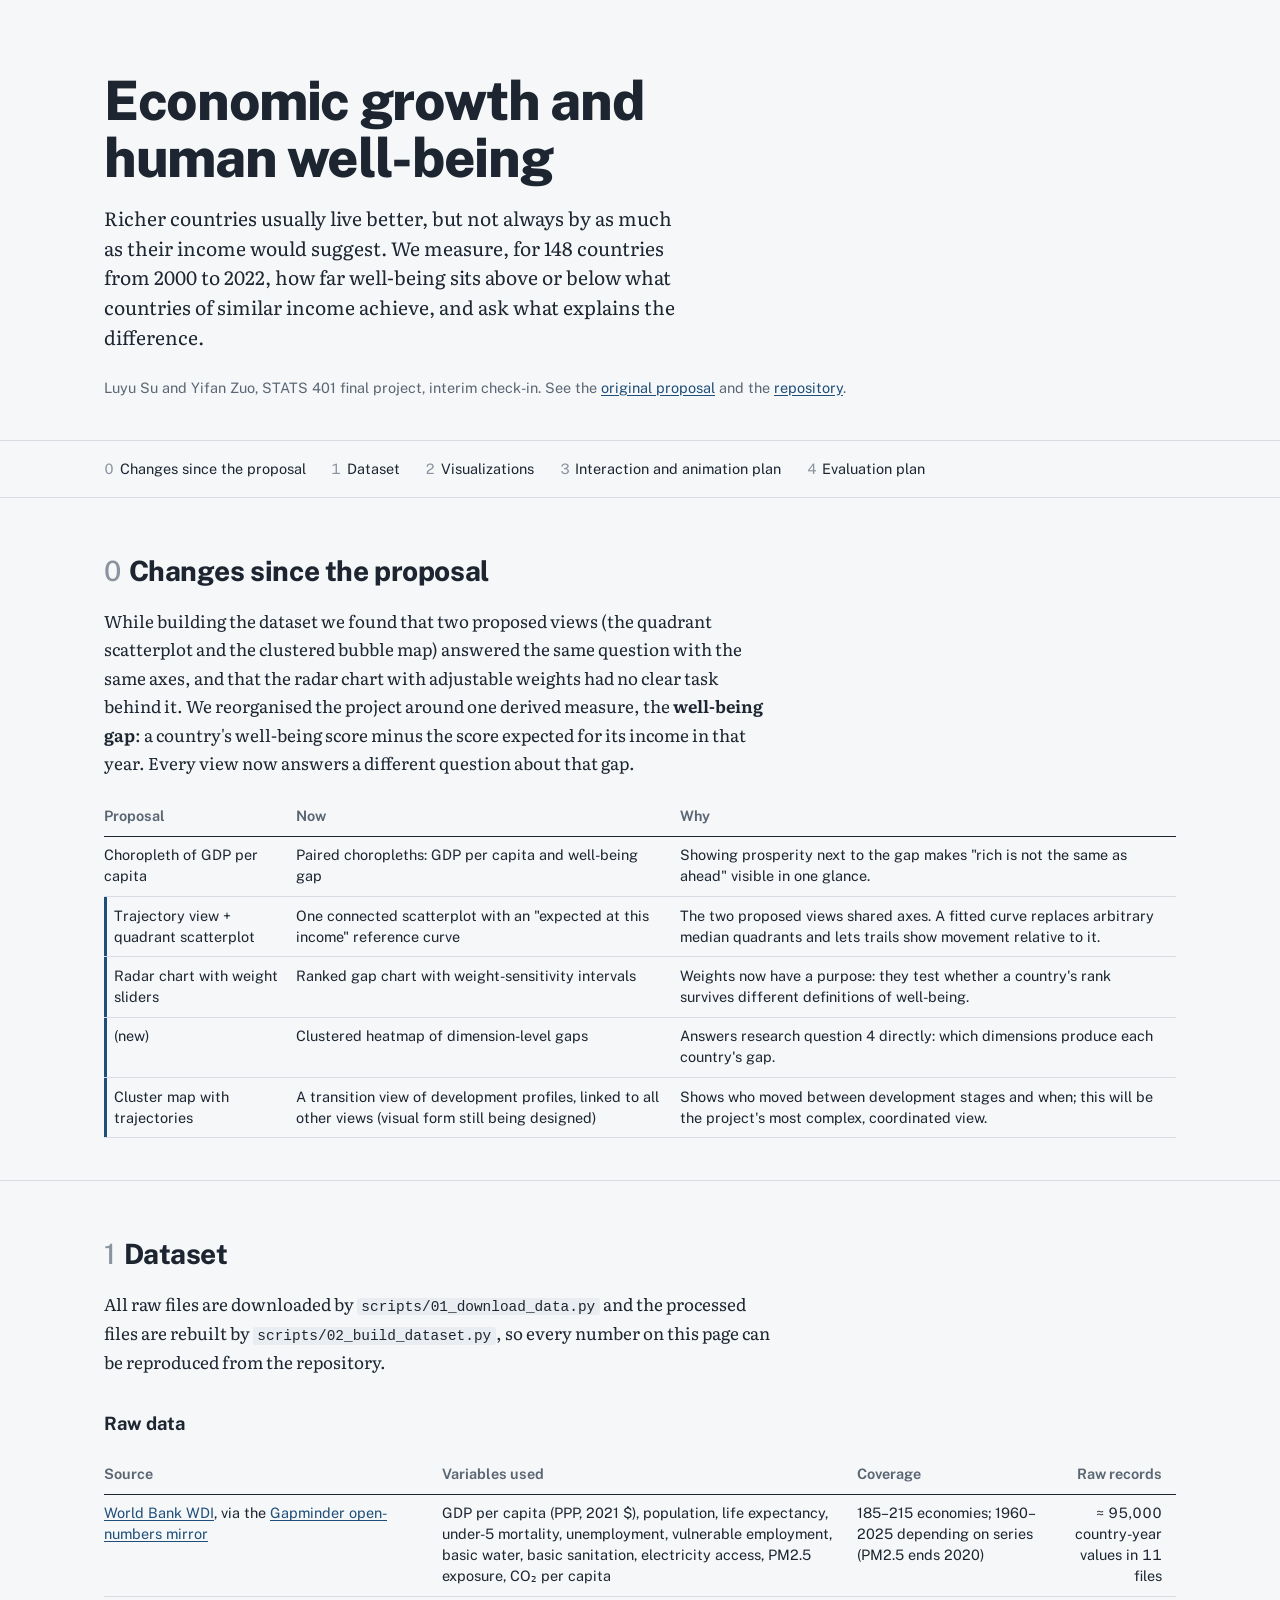
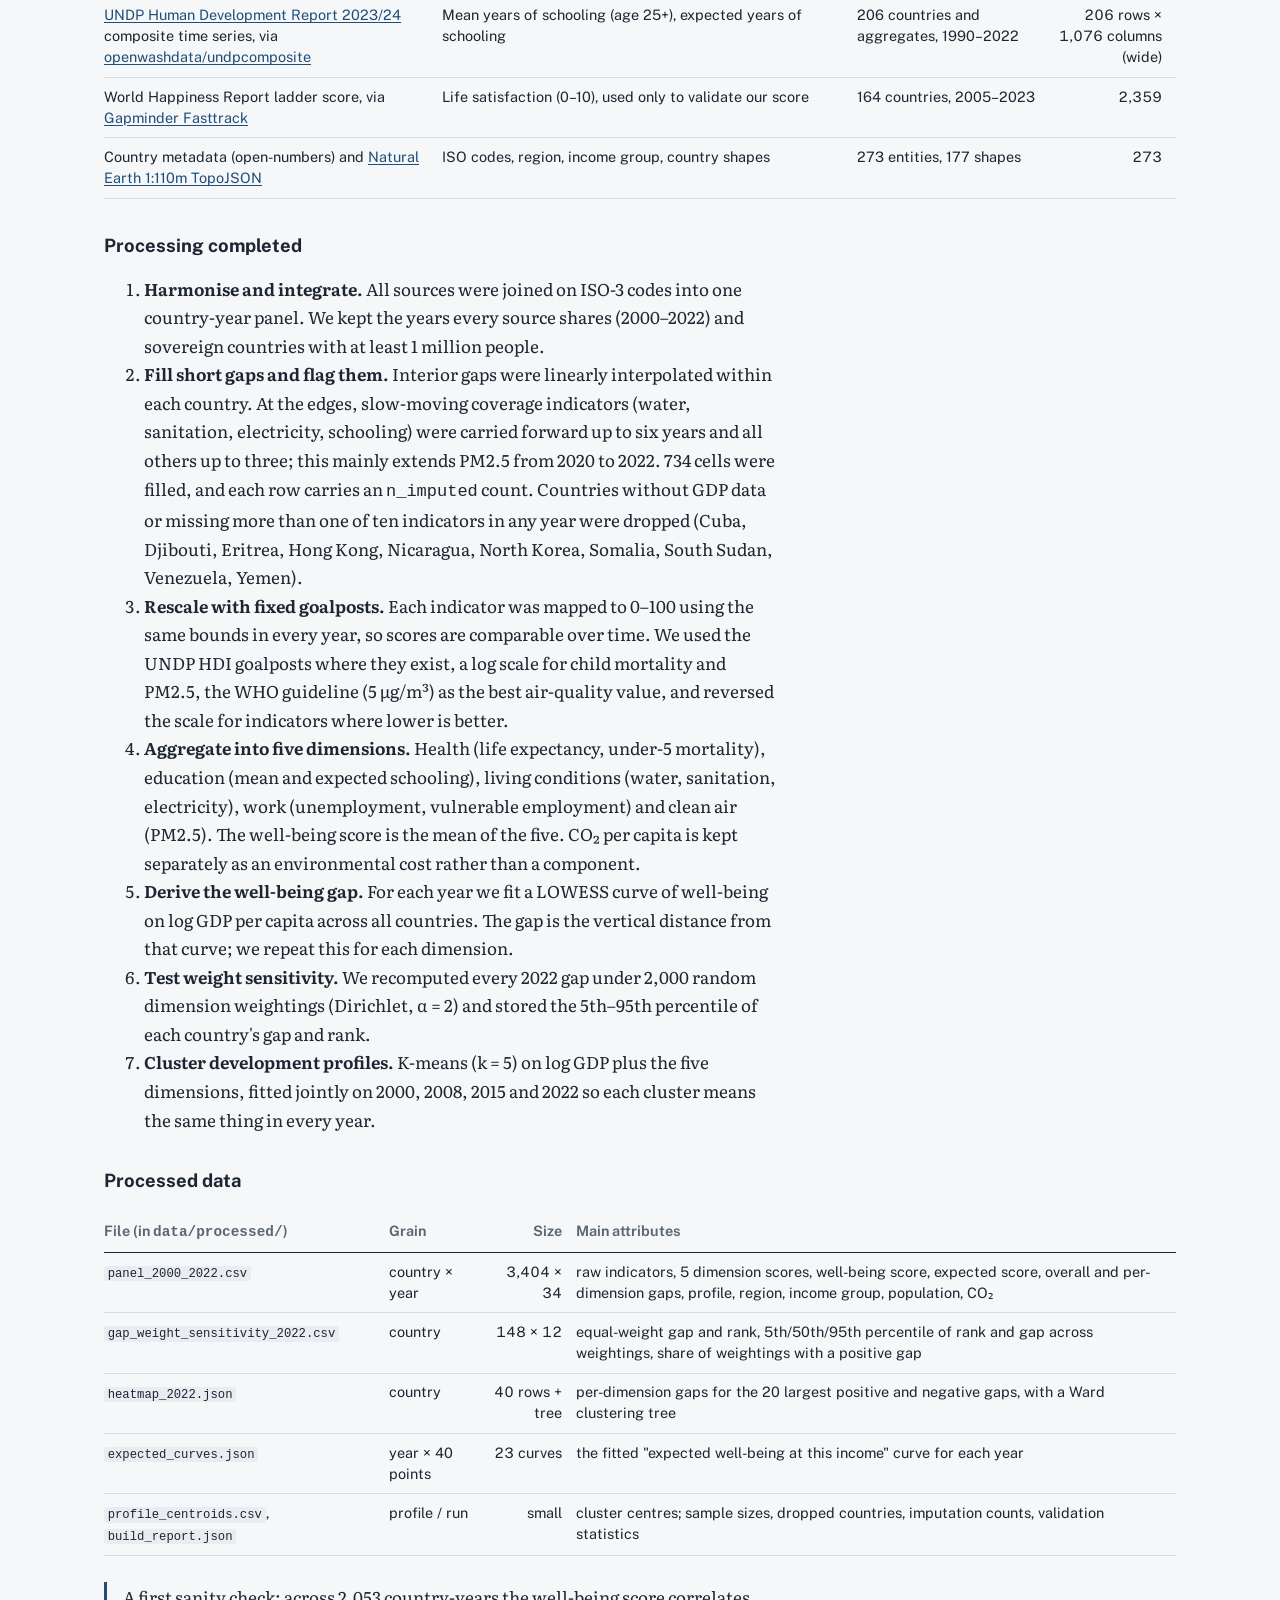
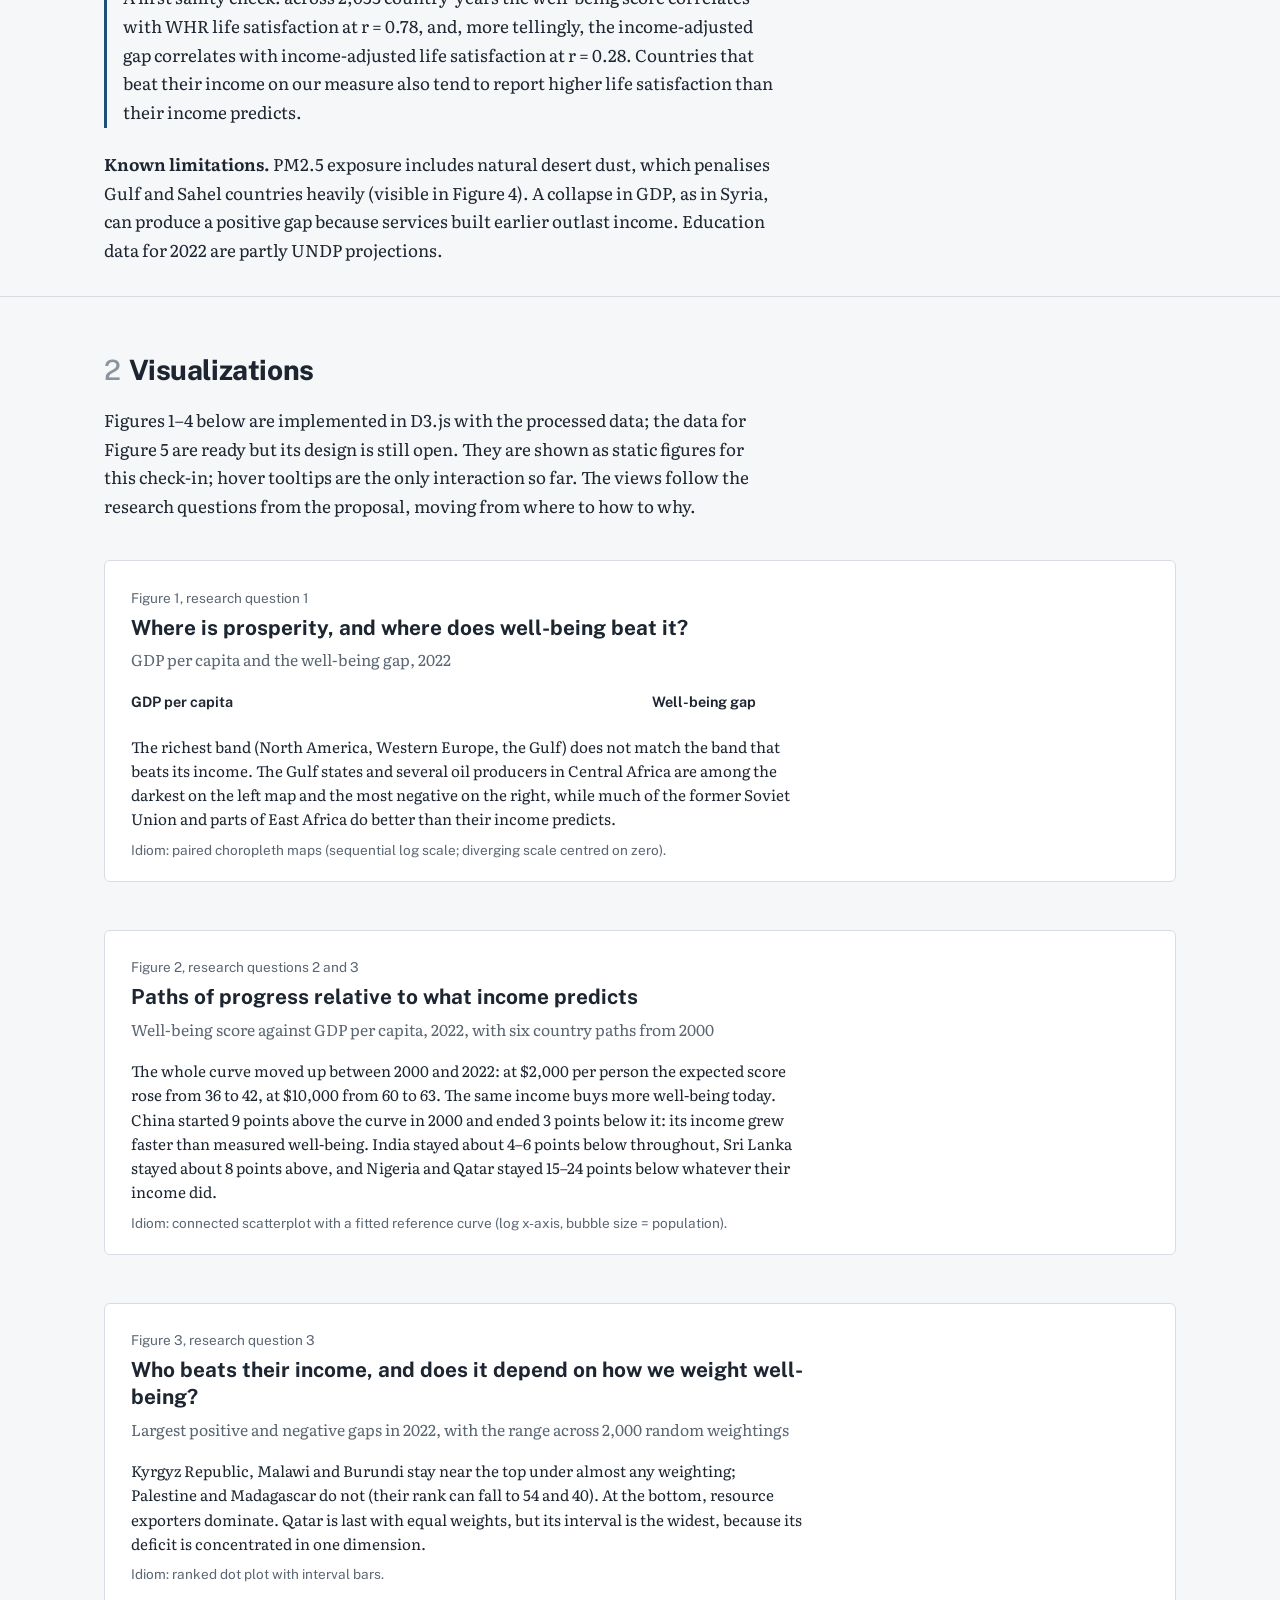
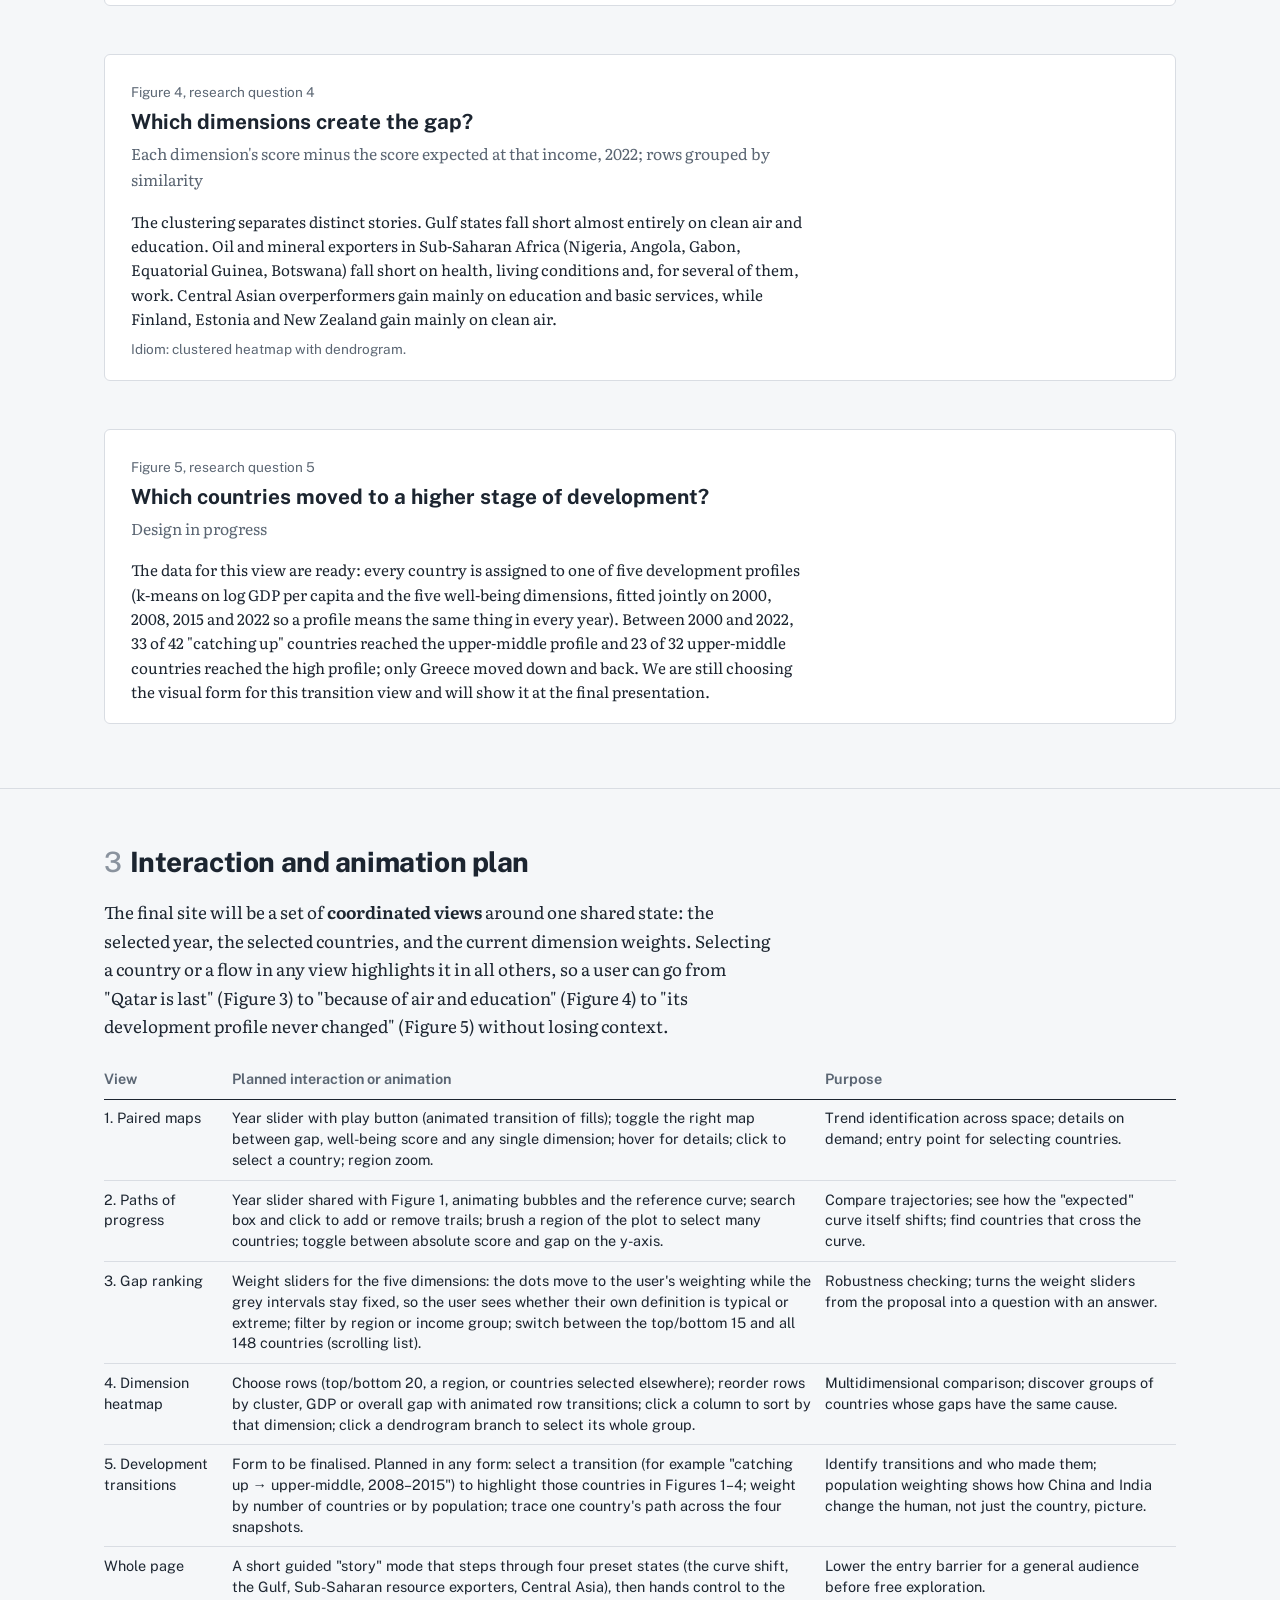
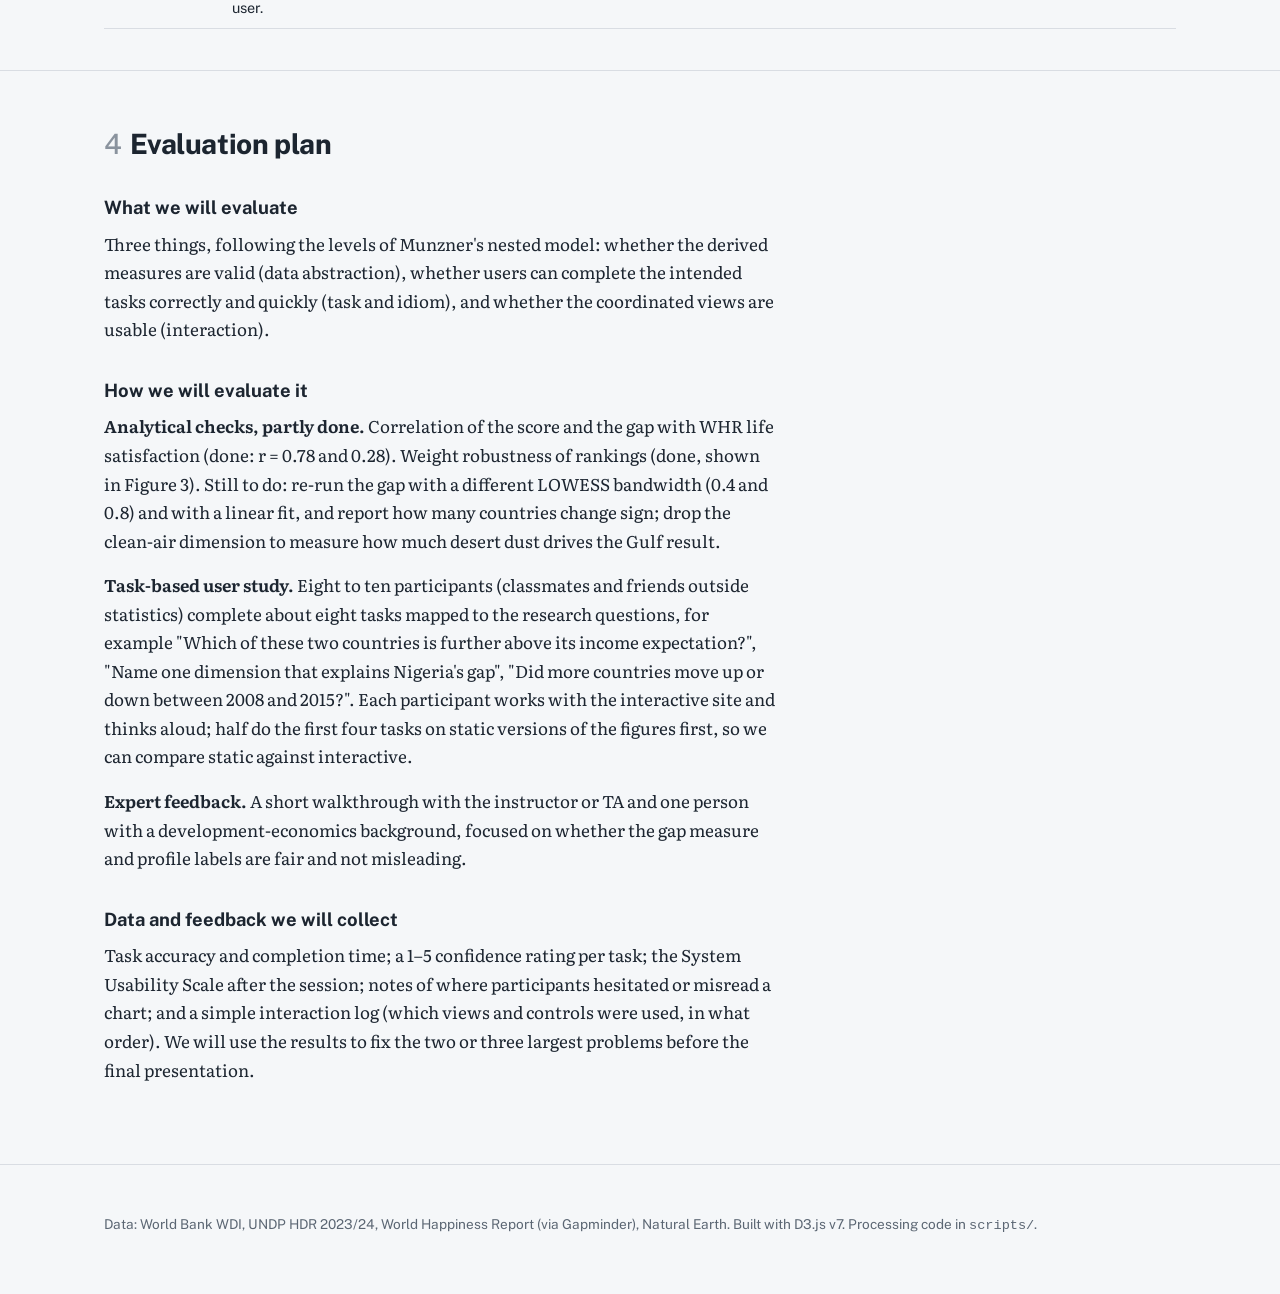
==== index.html @ f611402e "interim" ====
<!DOCTYPE html>
<html lang="en">
<head>
  <meta charset="utf-8">
  <meta name="viewport" content="width=device-width, initial-scale=1">
  <title>Economic Growth and Human Well-being | STATS 401 Interim Check-in</title>
  <meta name="description" content="Interim check-in for a STATS 401 final project comparing 148 countries' well-being with what their income predicts, 2000–2022.">
  <link rel="preconnect" href="https://fonts.googleapis.com">
  <link rel="preconnect" href="https://fonts.gstatic.com" crossorigin>
  <link href="https://fonts.googleapis.com/css2?family=Literata:opsz,wght@7..72,400;7..72,600&family=Public+Sans:wght@400;500;650;700;750;800&display=swap" rel="stylesheet">
  <link rel="stylesheet" href="css/style.css">
</head>
<body>

<header class="masthead">
  <div class="wrap">
    <h1>Economic growth and human well-being</h1>
    <p class="dek">Richer countries usually live better, but not always by as much as their income would suggest. We measure, for 148 countries from 2000 to 2022, how far well-being sits above or below what countries of similar income achieve, and ask what explains the difference.</p>
    <p class="byline">Luyu Su and Yifan Zuo, STATS 401 final project, interim check-in. See the <a href="proposal.md">original proposal</a> and the <a href="https://github.com/yyiffann/stats401-final-project">repository</a>.</p>
  </div>
</header>

<nav class="toc" aria-label="Sections">
  <div class="wrap">
    <ol>
      <li><a href="#changes"><span>0</span>Changes since the proposal</a></li>
      <li><a href="#data"><span>1</span>Dataset</a></li>
      <li><a href="#viz"><span>2</span>Visualizations</a></li>
      <li><a href="#interaction"><span>3</span>Interaction and animation plan</a></li>
      <li><a href="#evaluation"><span>4</span>Evaluation plan</a></li>
    </ol>
  </div>
</nav>

<main>

<!-- ============================================================ 0 -->
<section id="changes">
  <div class="wrap">
    <div class="prose">
      <h2><span class="num">0</span>Changes since the proposal</h2>
      <p>While building the dataset we found that two proposed views (the quadrant scatterplot and the clustered bubble map) answered the same question with the same axes, and that the radar chart with adjustable weights had no clear task behind it. We reorganised the project around one derived measure, the <strong>well-being gap</strong>: a country's well-being score minus the score expected for its income in that year. Every view now answers a different question about that gap.</p>
    </div>
    <div class="table-scroll">
      <table>
        <thead><tr><th>Proposal</th><th>Now</th><th>Why</th></tr></thead>
        <tbody>
          <tr><td>Choropleth of GDP per capita</td><td>Paired choropleths: GDP per capita and well-being gap</td><td>Showing prosperity next to the gap makes "rich is not the same as ahead" visible in one glance.</td></tr>
          <tr class="changed"><td>Trajectory view + quadrant scatterplot</td><td>One connected scatterplot with an "expected at this income" reference curve</td><td>The two proposed views shared axes. A fitted curve replaces arbitrary median quadrants and lets trails show movement relative to it.</td></tr>
          <tr class="changed"><td>Radar chart with weight sliders</td><td>Ranked gap chart with weight-sensitivity intervals</td><td>Weights now have a purpose: they test whether a country's rank survives different definitions of well-being.</td></tr>
          <tr class="changed"><td>(new)</td><td>Clustered heatmap of dimension-level gaps</td><td>Answers research question 4 directly: which dimensions produce each country's gap.</td></tr>
          <tr class="changed"><td>Cluster map with trajectories</td><td>A transition view of development profiles, linked to all other views (visual form still being designed)</td><td>Shows who moved between development stages and when; this will be the project's most complex, coordinated view.</td></tr>
        </tbody>
      </table>
    </div>
  </div>
</section>

<!-- ============================================================ 1 -->
<section id="data">
  <div class="wrap">
    <div class="prose">
      <h2><span class="num">1</span>Dataset</h2>
      <p>All raw files are downloaded by <code>scripts/01_download_data.py</code> and the processed files are rebuilt by <code>scripts/02_build_dataset.py</code>, so every number on this page can be reproduced from the repository.</p>

      <h3>Raw data</h3>
    </div>
    <div class="table-scroll">
      <table>
        <thead><tr><th>Source</th><th>Variables used</th><th>Coverage</th><th class="num">Raw records</th></tr></thead>
        <tbody>
          <tr><td><a href="https://databank.worldbank.org/source/world-development-indicators">World Bank WDI</a>, via the <a href="https://github.com/open-numbers/ddf--open_numbers--world_development_indicators">Gapminder open-numbers mirror</a></td>
              <td>GDP per capita (PPP, 2021 $), population, life expectancy, under-5 mortality, unemployment, vulnerable employment, basic water, basic sanitation, electricity access, PM2.5 exposure, CO₂ per capita</td>
              <td>185–215 economies; 1960–2025 depending on series (PM2.5 ends 2020)</td><td class="num">≈ 95,000 country-year values in 11 files</td></tr>
          <tr><td><a href="https://hdr.undp.org/data-center/documentation-and-downloads">UNDP Human Development Report 2023/24</a> composite time series, via <a href="https://github.com/openwashdata/undpcomposite">openwashdata/undpcomposite</a></td>
              <td>Mean years of schooling (age 25+), expected years of schooling</td>
              <td>206 countries and aggregates, 1990–2022</td><td class="num">206 rows × 1,076 columns (wide)</td></tr>
          <tr><td>World Happiness Report ladder score, via <a href="https://github.com/open-numbers/ddf--gapminder--fasttrack">Gapminder Fasttrack</a></td>
              <td>Life satisfaction (0–10), used only to validate our score</td>
              <td>164 countries, 2005–2023</td><td class="num">2,359</td></tr>
          <tr><td>Country metadata (open-numbers) and <a href="https://github.com/topojson/world-atlas">Natural Earth 1:110m TopoJSON</a></td>
              <td>ISO codes, region, income group, country shapes</td>
              <td>273 entities, 177 shapes</td><td class="num">273</td></tr>
        </tbody>
      </table>
    </div>

    <div class="prose">
      <h3>Processing completed</h3>
      <ol>
        <li><strong>Harmonise and integrate.</strong> All sources were joined on ISO-3 codes into one country-year panel. We kept the years every source shares (2000–2022) and sovereign countries with at least 1 million people.</li>
        <li><strong>Fill short gaps and flag them.</strong> Interior gaps were linearly interpolated within each country. At the edges, slow-moving coverage indicators (water, sanitation, electricity, schooling) were carried forward up to six years and all others up to three; this mainly extends PM2.5 from 2020 to 2022. 734 cells were filled, and each row carries an <code>n_imputed</code> count. Countries without GDP data or missing more than one of ten indicators in any year were dropped (Cuba, Djibouti, Eritrea, Hong Kong, Nicaragua, North Korea, Somalia, South Sudan, Venezuela, Yemen).</li>
        <li><strong>Rescale with fixed goalposts.</strong> Each indicator was mapped to 0–100 using the same bounds in every year, so scores are comparable over time. We used the UNDP HDI goalposts where they exist, a log scale for child mortality and PM2.5, the WHO guideline (5 µg/m³) as the best air-quality value, and reversed the scale for indicators where lower is better.</li>
        <li><strong>Aggregate into five dimensions.</strong> Health (life expectancy, under-5 mortality), education (mean and expected schooling), living conditions (water, sanitation, electricity), work (unemployment, vulnerable employment) and clean air (PM2.5). The well-being score is the mean of the five. CO₂ per capita is kept separately as an environmental cost rather than a component.</li>
        <li><strong>Derive the well-being gap.</strong> For each year we fit a LOWESS curve of well-being on log GDP per capita across all countries. The gap is the vertical distance from that curve; we repeat this for each dimension.</li>
        <li><strong>Test weight sensitivity.</strong> We recomputed every 2022 gap under 2,000 random dimension weightings (Dirichlet, α = 2) and stored the 5th–95th percentile of each country's gap and rank.</li>
        <li><strong>Cluster development profiles.</strong> K-means (k = 5) on log GDP plus the five dimensions, fitted jointly on 2000, 2008, 2015 and 2022 so each cluster means the same thing in every year.</li>
      </ol>

      <h3>Processed data</h3>
    </div>
    <div class="table-scroll">
      <table>
        <thead><tr><th>File (in <code>data/processed/</code>)</th><th>Grain</th><th class="num">Size</th><th>Main attributes</th></tr></thead>
        <tbody>
          <tr><td><code>panel_2000_2022.csv</code></td><td>country × year</td><td class="num">3,404 × 34</td><td>raw indicators, 5 dimension scores, well-being score, expected score, overall and per-dimension gaps, profile, region, income group, population, CO₂</td></tr>
          <tr><td><code>gap_weight_sensitivity_2022.csv</code></td><td>country</td><td class="num">148 × 12</td><td>equal-weight gap and rank, 5th/50th/95th percentile of rank and gap across weightings, share of weightings with a positive gap</td></tr>
          <tr><td><code>heatmap_2022.json</code></td><td>country</td><td class="num">40 rows + tree</td><td>per-dimension gaps for the 20 largest positive and negative gaps, with a Ward clustering tree</td></tr>
          <tr><td><code>expected_curves.json</code></td><td>year × 40 points</td><td class="num">23 curves</td><td>the fitted "expected well-being at this income" curve for each year</td></tr>
          <tr><td><code>profile_centroids.csv</code>, <code>build_report.json</code></td><td>profile / run</td><td class="num">small</td><td>cluster centres; sample sizes, dropped countries, imputation counts, validation statistics</td></tr>
        </tbody>
      </table>
    </div>
    <div class="prose">
      <p class="finding">A first sanity check: across 2,053 country-years the well-being score correlates with WHR life satisfaction at r = 0.78, and, more tellingly, the income-adjusted gap correlates with income-adjusted life satisfaction at r = 0.28. Countries that beat their income on our measure also tend to report higher life satisfaction than their income predicts.</p>
      <p><strong>Known limitations.</strong> PM2.5 exposure includes natural desert dust, which penalises Gulf and Sahel countries heavily (visible in Figure 4). A collapse in GDP, as in Syria, can produce a positive gap because services built earlier outlast income. Education data for 2022 are partly UNDP projections.</p>
    </div>
  </div>
</section>

<!-- ============================================================ 2 -->
<section id="viz">
  <div class="wrap">
    <div class="prose">
      <h2><span class="num">2</span>Visualizations</h2>
      <p>Figures 1–4 below are implemented in D3.js with the processed data; the data for Figure 5 are ready but its design is still open. They are shown as static figures for this check-in; hover tooltips are the only interaction so far. The views follow the research questions from the proposal, moving from where to how to why.</p>
    </div>

    <figure class="viz" id="fig-1">
      <div class="fig-head">
        <p class="fig-kicker">Figure 1, research question 1</p>
        <h3>Where is prosperity, and where does well-being beat it?</h3>
        <p class="fig-q">GDP per capita and the well-being gap, 2022</p>
      </div>
      <div class="two-maps">
        <div><p class="map-title">GDP per capita</p><div class="chart" id="fig1-gdp"></div></div>
        <div><p class="map-title">Well-being gap</p><div class="chart" id="fig1-gap"></div></div>
      </div>
      <figcaption>The richest band (North America, Western Europe, the Gulf) does not match the band that beats its income. The Gulf states and several oil producers in Central Africa are among the darkest on the left map and the most negative on the right, while much of the former Soviet Union and parts of East Africa do better than their income predicts.
        <span class="idiom">Idiom: paired choropleth maps (sequential log scale; diverging scale centred on zero).</span></figcaption>
    </figure>

    <figure class="viz" id="fig-2">
      <div class="fig-head">
        <p class="fig-kicker">Figure 2, research questions 2 and 3</p>
        <h3>Paths of progress relative to what income predicts</h3>
        <p class="fig-q">Well-being score against GDP per capita, 2022, with six country paths from 2000</p>
      </div>
      <div class="chart" id="fig2"></div>
      <figcaption>The whole curve moved up between 2000 and 2022: at $2,000 per person the expected score rose from 36 to 42, at $10,000 from 60 to 63. The same income buys more well-being today. China started 9 points above the curve in 2000 and ended 3 points below it: its income grew faster than measured well-being. India stayed about 4–6 points below throughout, Sri Lanka stayed about 8 points above, and Nigeria and Qatar stayed 15–24 points below whatever their income did.
        <span class="idiom">Idiom: connected scatterplot with a fitted reference curve (log x-axis, bubble size = population).</span></figcaption>
    </figure>

    <figure class="viz" id="fig-3">
      <div class="fig-head">
        <p class="fig-kicker">Figure 3, research question 3</p>
        <h3>Who beats their income, and does it depend on how we weight well-being?</h3>
        <p class="fig-q">Largest positive and negative gaps in 2022, with the range across 2,000 random weightings</p>
      </div>
      <div class="chart" id="fig3"></div>
      <figcaption>Kyrgyz Republic, Malawi and Burundi stay near the top under almost any weighting; Palestine and Madagascar do not (their rank can fall to 54 and 40). At the bottom, resource exporters dominate. Qatar is last with equal weights, but its interval is the widest, because its deficit is concentrated in one dimension.
        <span class="idiom">Idiom: ranked dot plot with interval bars.</span></figcaption>
    </figure>

    <figure class="viz" id="fig-4">
      <div class="fig-head">
        <p class="fig-kicker">Figure 4, research question 4</p>
        <h3>Which dimensions create the gap?</h3>
        <p class="fig-q">Each dimension's score minus the score expected at that income, 2022; rows grouped by similarity</p>
      </div>
      <div class="chart" id="fig4"></div>
      <figcaption>The clustering separates distinct stories. Gulf states fall short almost entirely on clean air and education. Oil and mineral exporters in Sub-Saharan Africa (Nigeria, Angola, Gabon, Equatorial Guinea, Botswana) fall short on health, living conditions and, for several of them, work. Central Asian overperformers gain mainly on education and basic services, while Finland, Estonia and New Zealand gain mainly on clean air.
        <span class="idiom">Idiom: clustered heatmap with dendrogram.</span></figcaption>
    </figure>

    <figure class="viz" id="fig-5">
      <div class="fig-head">
        <p class="fig-kicker">Figure 5, research question 5</p>
        <h3>Which countries moved to a higher stage of development?</h3>
        <p class="fig-q">Design in progress</p>
      </div>
      <figcaption>The data for this view are ready: every country is assigned to one of five development profiles (k-means on log GDP per capita and the five well-being dimensions, fitted jointly on 2000, 2008, 2015 and 2022 so a profile means the same thing in every year). Between 2000 and 2022, 33 of 42 "catching up" countries reached the upper-middle profile and 23 of 32 upper-middle countries reached the high profile; only Greece moved down and back. We are still choosing the visual form for this transition view and will show it at the final presentation.</figcaption>
    </figure>
  </div>
</section>

<!-- ============================================================ 3 -->
<section id="interaction">
  <div class="wrap">
    <div class="prose">
      <h2><span class="num">3</span>Interaction and animation plan</h2>
      <p>The final site will be a set of <strong>coordinated views</strong> around one shared state: the selected year, the selected countries, and the current dimension weights. Selecting a country or a flow in any view highlights it in all others, so a user can go from "Qatar is last" (Figure 3) to "because of air and education" (Figure 4) to "its development profile never changed" (Figure 5) without losing context.</p>
    </div>
    <div class="table-scroll">
      <table>
        <thead><tr><th>View</th><th>Planned interaction or animation</th><th>Purpose</th></tr></thead>
        <tbody>
          <tr><td>1. Paired maps</td><td>Year slider with play button (animated transition of fills); toggle the right map between gap, well-being score and any single dimension; hover for details; click to select a country; region zoom.</td><td>Trend identification across space; details on demand; entry point for selecting countries.</td></tr>
          <tr><td>2. Paths of progress</td><td>Year slider shared with Figure 1, animating bubbles and the reference curve; search box and click to add or remove trails; brush a region of the plot to select many countries; toggle between absolute score and gap on the y-axis.</td><td>Compare trajectories; see how the "expected" curve itself shifts; find countries that cross the curve.</td></tr>
          <tr><td>3. Gap ranking</td><td>Weight sliders for the five dimensions: the dots move to the user's weighting while the grey intervals stay fixed, so the user sees whether their own definition is typical or extreme; filter by region or income group; switch between the top/bottom 15 and all 148 countries (scrolling list).</td><td>Robustness checking; turns the weight sliders from the proposal into a question with an answer.</td></tr>
          <tr><td>4. Dimension heatmap</td><td>Choose rows (top/bottom 20, a region, or countries selected elsewhere); reorder rows by cluster, GDP or overall gap with animated row transitions; click a column to sort by that dimension; click a dendrogram branch to select its whole group.</td><td>Multidimensional comparison; discover groups of countries whose gaps have the same cause.</td></tr>
          <tr><td>5. Development transitions</td><td>Form to be finalised. Planned in any form: select a transition (for example "catching up → upper-middle, 2008–2015") to highlight those countries in Figures 1–4; weight by number of countries or by population; trace one country's path across the four snapshots.</td><td>Identify transitions and who made them; population weighting shows how China and India change the human, not just the country, picture.</td></tr>
          <tr><td>Whole page</td><td>A short guided "story" mode that steps through four preset states (the curve shift, the Gulf, Sub-Saharan resource exporters, Central Asia), then hands control to the user.</td><td>Lower the entry barrier for a general audience before free exploration.</td></tr>
        </tbody>
      </table>
    </div>
  </div>
</section>

<!-- ============================================================ 4 -->
<section id="evaluation">
  <div class="wrap">
    <div class="prose">
      <h2><span class="num">4</span>Evaluation plan</h2>

      <h3>What we will evaluate</h3>
      <p>Three things, following the levels of Munzner's nested model: whether the derived measures are valid (data abstraction), whether users can complete the intended tasks correctly and quickly (task and idiom), and whether the coordinated views are usable (interaction).</p>

      <h3>How we will evaluate it</h3>
      <p><strong>Analytical checks, partly done.</strong> Correlation of the score and the gap with WHR life satisfaction (done: r = 0.78 and 0.28). Weight robustness of rankings (done, shown in Figure 3). Still to do: re-run the gap with a different LOWESS bandwidth (0.4 and 0.8) and with a linear fit, and report how many countries change sign; drop the clean-air dimension to measure how much desert dust drives the Gulf result.</p>
      <p><strong>Task-based user study.</strong> Eight to ten participants (classmates and friends outside statistics) complete about eight tasks mapped to the research questions, for example "Which of these two countries is further above its income expectation?", "Name one dimension that explains Nigeria's gap", "Did more countries move up or down between 2008 and 2015?". Each participant works with the interactive site and thinks aloud; half do the first four tasks on static versions of the figures first, so we can compare static against interactive.</p>
      <p><strong>Expert feedback.</strong> A short walkthrough with the instructor or TA and one person with a development-economics background, focused on whether the gap measure and profile labels are fair and not misleading.</p>

      <h3>Data and feedback we will collect</h3>
      <p>Task accuracy and completion time; a 1–5 confidence rating per task; the System Usability Scale after the session; notes of where participants hesitated or misread a chart; and a simple interaction log (which views and controls were used, in what order). We will use the results to fix the two or three largest problems before the final presentation.</p>
    </div>
  </div>
</section>

</main>

<footer>
  <div class="wrap">
    Data: World Bank WDI, UNDP HDR 2023/24, World Happiness Report (via Gapminder), Natural Earth. Built with D3.js v7. Processing code in <code>scripts/</code>.
  </div>
</footer>

<script src="lib/d3.min.js"></script>
<script src="lib/topojson-client.min.js"></script>
<script src="js/common.js"></script>
<script src="js/fig1_maps.js"></script>
<script src="js/fig2_paths.js"></script>
<script src="js/fig3_rank.js"></script>
<script src="js/fig4_heatmap.js"></script>
<script>
  WB.loadAll().then(data => {
    drawFig1(data); drawFig2(data); drawFig3(data); drawFig4(data);
  }).catch(err => {
    document.querySelectorAll(".chart").forEach(el => {
      el.innerHTML = '<p style="font-family:var(--sans);color:var(--below)">Data did not load. Open this page through a web server (GitHub Pages, or <code>python -m http.server</code> in the repository root), not as a local file.</p>';
    });
    console.error(err);
  });
</script>
</body>
</html>
---- css/style.css ----
:root {
  --paper: #f5f7f9;
  --surface: #ffffff;
  --ink: #1c2530;
  --muted: #5b6673;
  --faint: #8a939e;
  --rule: #d9dde3;
  --nodata: #e3e6ea;
  --above: #0d6158;
  --below: #8a1f4b;
  --focus: #1f4e79;

  --sans: "Public Sans", "Helvetica Neue", Arial, sans-serif;
  --serif: "Literata", Georgia, "Times New Roman", serif;

  --text-w: 42rem;
  --wide-w: 70rem;
}

* { box-sizing: border-box; }

html { font-size: 100%; -webkit-text-size-adjust: 100%; }

body {
  margin: 0;
  background: var(--paper);
  color: var(--ink);
  font-family: var(--serif);
  font-size: 1.0625rem;
  line-height: 1.68;
}

a { color: var(--focus); text-underline-offset: 2px; }
a:focus-visible, button:focus-visible { outline: 3px solid var(--focus); outline-offset: 2px; }

/* ---------- layout ---------- */
.wrap { max-width: var(--wide-w); margin: 0 auto; padding: 0 1.5rem; }
.prose { max-width: var(--text-w); }

header.masthead { padding: 4.5rem 0 2.5rem; border-bottom: 1px solid var(--rule); }
.masthead h1 {
  font-family: var(--sans);
  font-weight: 800;
  font-size: clamp(2.1rem, 4.6vw, 3.4rem);
  line-height: 1.04;
  letter-spacing: -0.025em;
  margin: 0 0 1.1rem;
  max-width: 17ch;
}
.masthead .dek { font-size: 1.2rem; line-height: 1.55; max-width: 36rem; margin: 0 0 1.5rem; color: var(--ink); }
.masthead .byline { font-family: var(--sans); font-size: 0.9rem; color: var(--muted); margin: 0; }

nav.toc { font-family: var(--sans); font-size: 0.9rem; padding: 1rem 0; border-bottom: 1px solid var(--rule); }
nav.toc ol { list-style: none; margin: 0; padding: 0; display: flex; flex-wrap: wrap; gap: 0.4rem 1.6rem; }
nav.toc a { color: var(--ink); text-decoration: none; }
nav.toc a:hover { text-decoration: underline; }
nav.toc span { color: var(--faint); margin-right: 0.35rem; font-variant-numeric: tabular-nums; }

section { padding: 3.5rem 0 1rem; }
section + section { border-top: 1px solid var(--rule); }

h2 {
  font-family: var(--sans);
  font-weight: 750;
  font-size: 1.75rem;
  letter-spacing: -0.015em;
  line-height: 1.2;
  margin: 0 0 1.2rem;
}
h2 .num { color: var(--faint); font-weight: 500; margin-right: 0.5rem; }
h3 {
  font-family: var(--sans);
  font-weight: 700;
  font-size: 1.15rem;
  line-height: 1.3;
  margin: 2.2rem 0 0.6rem;
}
p { margin: 0 0 1rem; }
strong { font-weight: 650; }

/* ---------- tables ---------- */
.table-scroll { overflow-x: auto; margin: 1.2rem 0 1.6rem; }
table { border-collapse: collapse; font-family: var(--sans); font-size: 0.9rem; line-height: 1.45; width: 100%; }
th, td { text-align: left; vertical-align: top; padding: 0.55rem 0.9rem 0.55rem 0; border-bottom: 1px solid var(--rule); }
th { font-weight: 650; color: var(--muted); border-bottom: 1.5px solid var(--ink); }
td.num, th.num { text-align: right; font-variant-numeric: tabular-nums; }
td code, p code { font-size: 0.85em; background: #e9edf1; padding: 0.05em 0.3em; border-radius: 3px; }
tr.changed td:first-child { box-shadow: inset 3px 0 0 var(--focus); padding-left: 0.6rem; }

/* ---------- figures ---------- */
figure.viz {
  margin: 2.5rem 0 3rem;
  background: var(--surface);
  border: 1px solid var(--rule);
  border-radius: 6px;
  padding: 1.6rem 1.6rem 1.2rem;
}
figure.viz .fig-head { max-width: var(--text-w); margin-bottom: 1rem; }
figure.viz .fig-kicker { font-family: var(--sans); font-size: 0.85rem; color: var(--muted); margin: 0 0 0.25rem; }
figure.viz h3 { margin: 0 0 0.4rem; font-size: 1.3rem; }
figure.viz .fig-q { margin: 0; color: var(--muted); font-size: 0.98rem; }
.chart { width: 100%; position: relative; }
.chart svg { display: block; width: 100%; height: auto; overflow: visible; }
figcaption { font-size: 0.95rem; line-height: 1.6; color: var(--ink); max-width: var(--text-w); margin-top: 1rem; }
figcaption .idiom { font-family: var(--sans); font-size: 0.85rem; color: var(--muted); display: block; margin-top: 0.5rem; }

.two-maps { display: grid; grid-template-columns: 1fr 1fr; gap: 1.5rem; }
.map-title { font-family: var(--sans); font-size: 0.9rem; font-weight: 650; margin: 0 0 0.3rem; }
@media (max-width: 760px) {
  .two-maps { grid-template-columns: 1fr; }
  figure.viz { padding: 1.1rem 0.9rem 1rem; }
}

/* svg text */
.chart text { font-family: var(--sans); fill: var(--ink); }
.axis text { font-size: 11px; fill: var(--muted); }
.axis path, .axis line { stroke: var(--rule); }
.axis .domain { display: none; }
.grid line { stroke: #eceef1; }
.lab { font-size: 11px; }
.lab-strong { font-size: 12px; font-weight: 650; }
.lab-muted { font-size: 11px; fill: var(--muted) !important; }
.halo { stroke: var(--surface); stroke-width: 3.5px; stroke-linejoin: round; paint-order: stroke; }

.tooltip {
  position: absolute; pointer-events: none; opacity: 0;
  background: var(--ink); color: #fff; font-family: var(--sans); font-size: 0.8rem; line-height: 1.4;
  padding: 0.45rem 0.6rem; border-radius: 4px; max-width: 16rem; transition: opacity 120ms;
}

/* ---------- callouts ---------- */
.status { font-family: var(--sans); font-size: 0.9rem; margin: 1.2rem 0; display: grid; grid-template-columns: max-content 1fr; gap: 0.3rem 1rem; }
.status dt { color: var(--muted); }
.status dd { margin: 0; font-variant-numeric: tabular-nums; }

.finding { border-left: 3px solid var(--focus); padding: 0.1rem 0 0.1rem 1rem; margin: 1.4rem 0; }

footer { font-family: var(--sans); font-size: 0.85rem; color: var(--muted); padding: 3rem 0 4rem; border-top: 1px solid var(--rule); margin-top: 3rem; }

@media (prefers-reduced-motion: reduce) { * { transition: none !important; } }
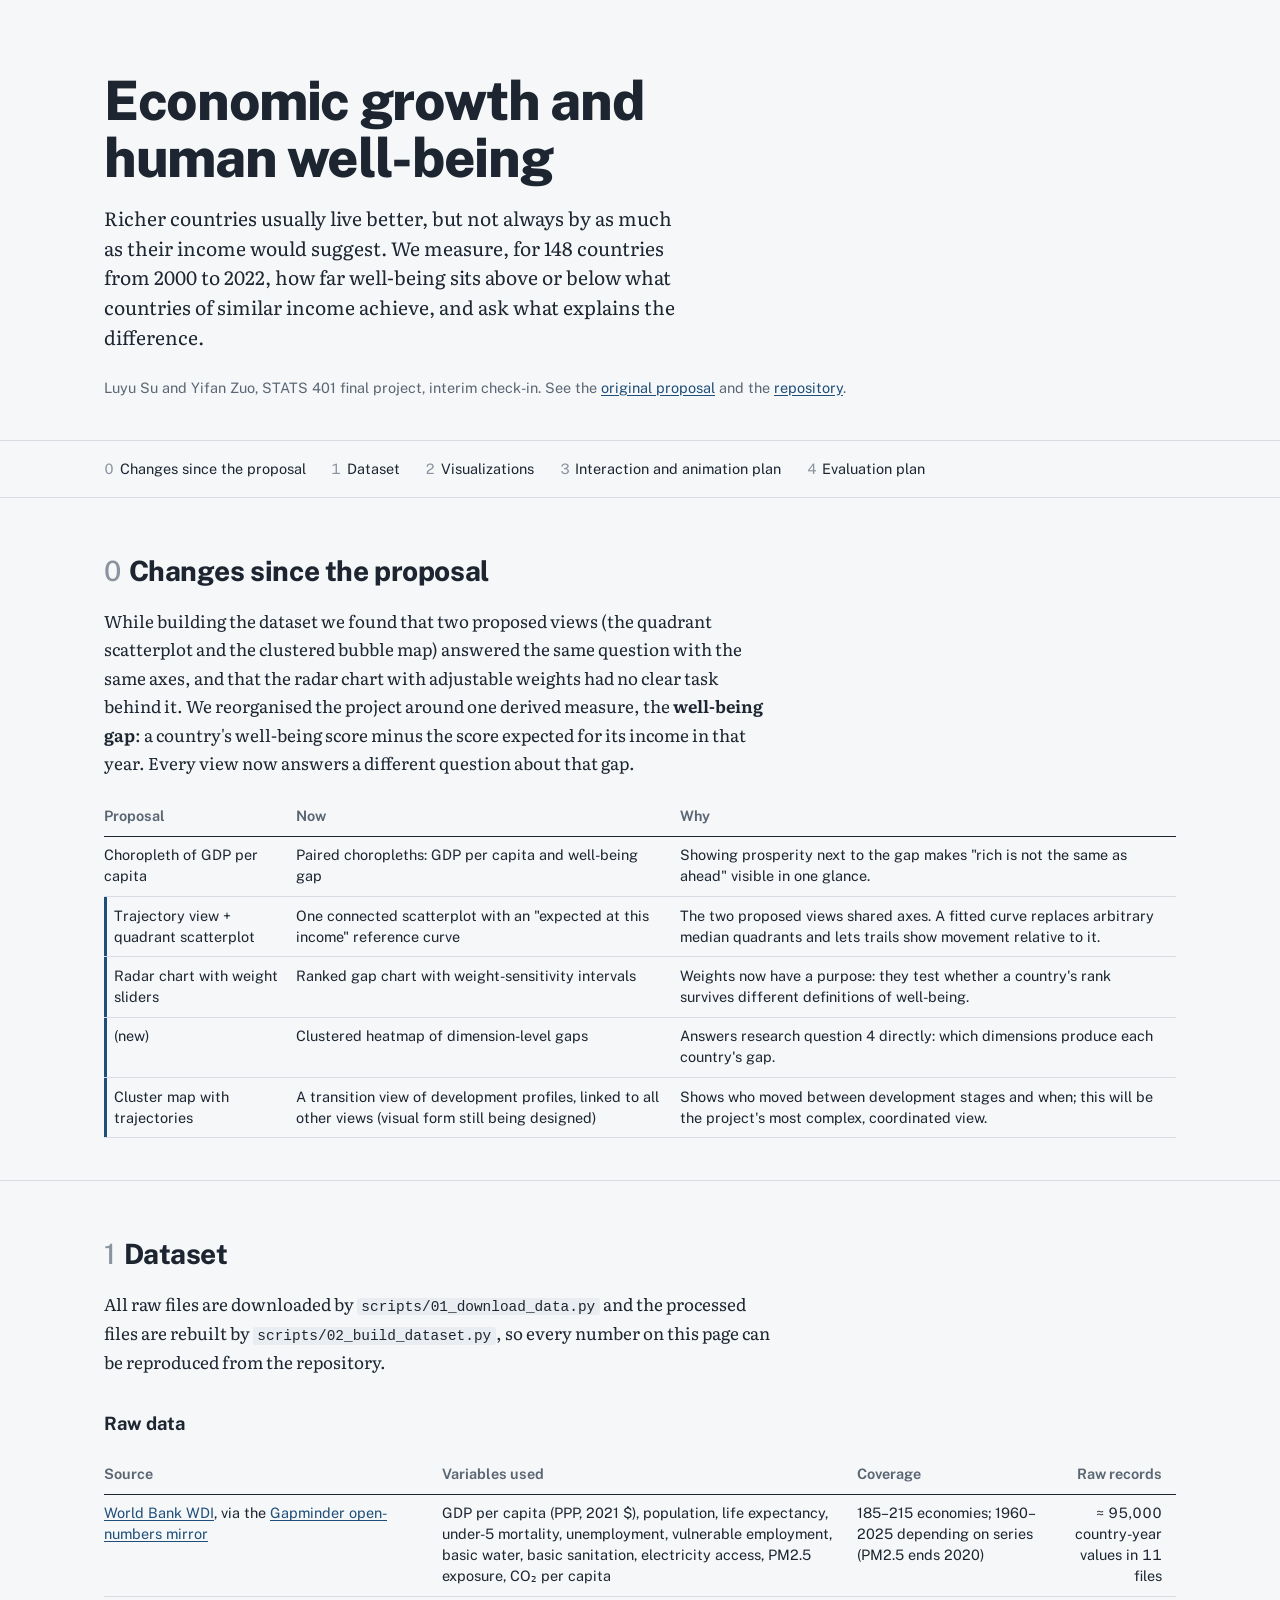
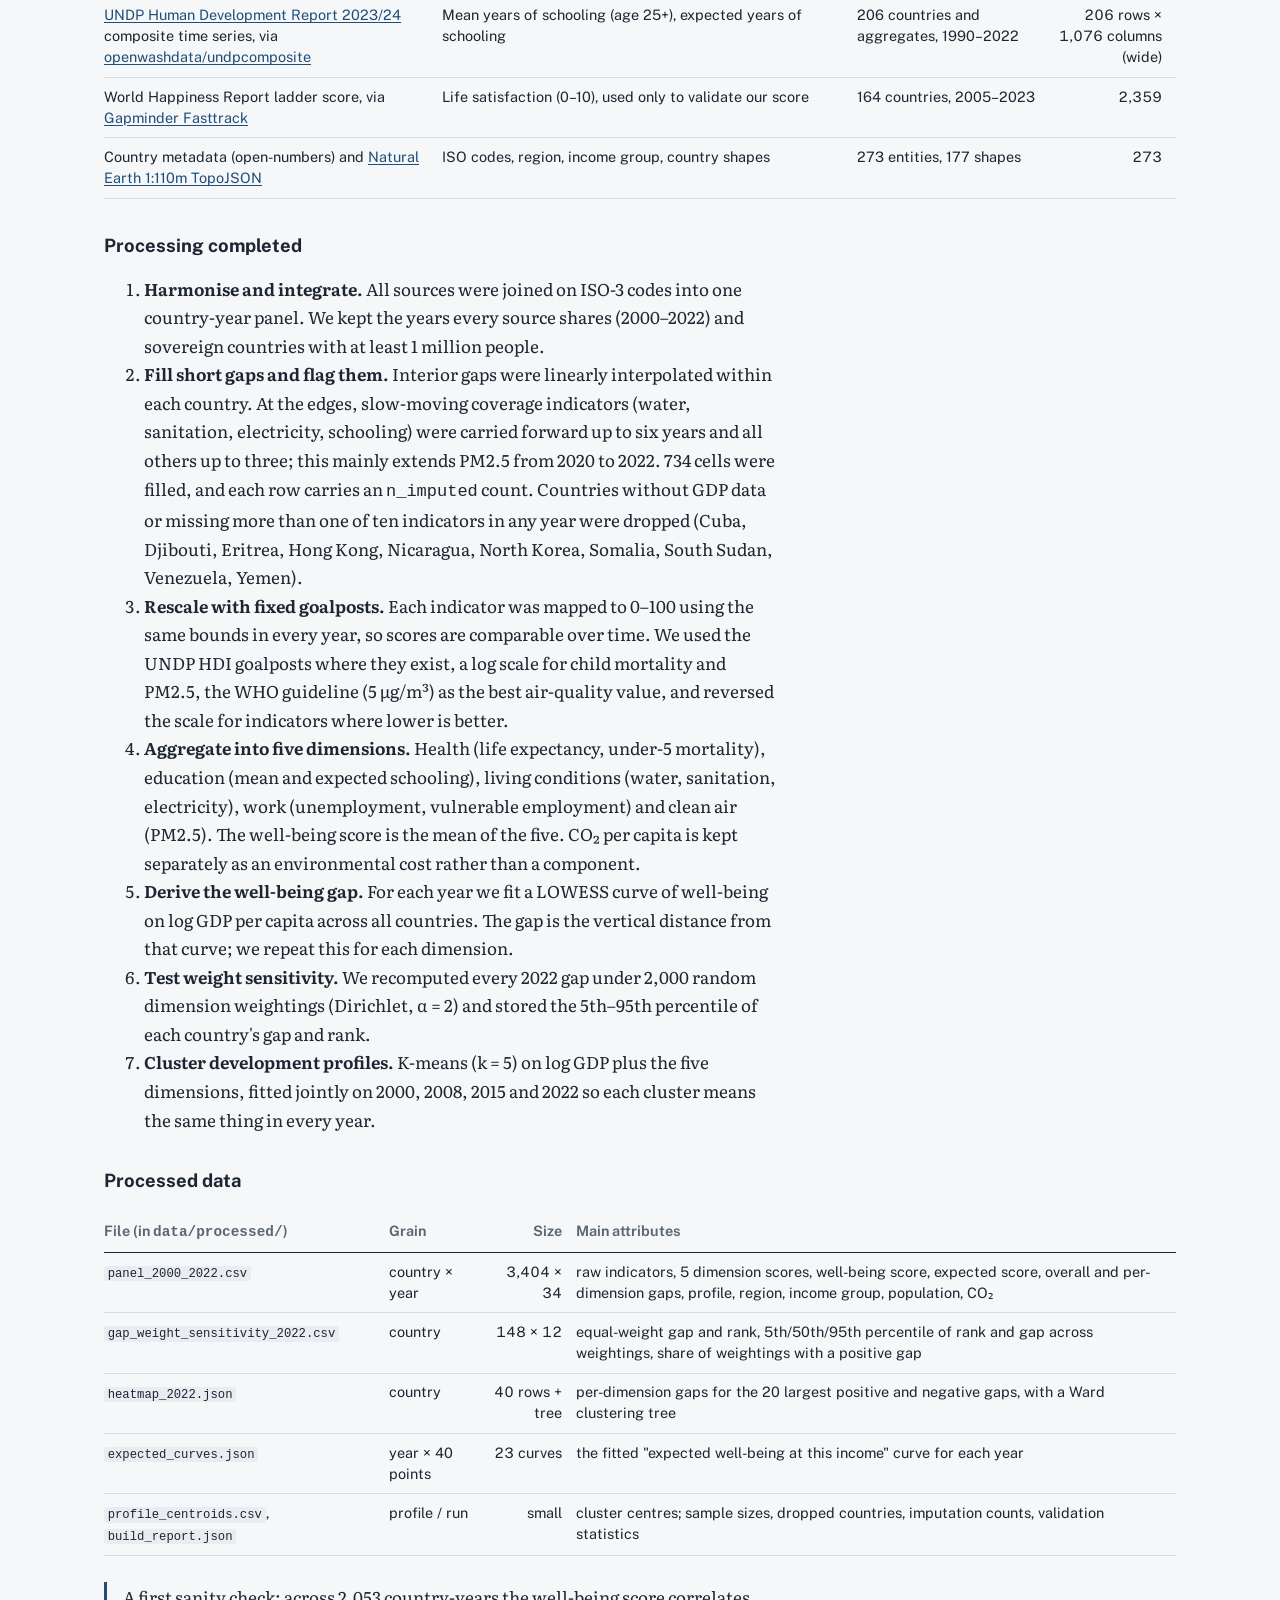
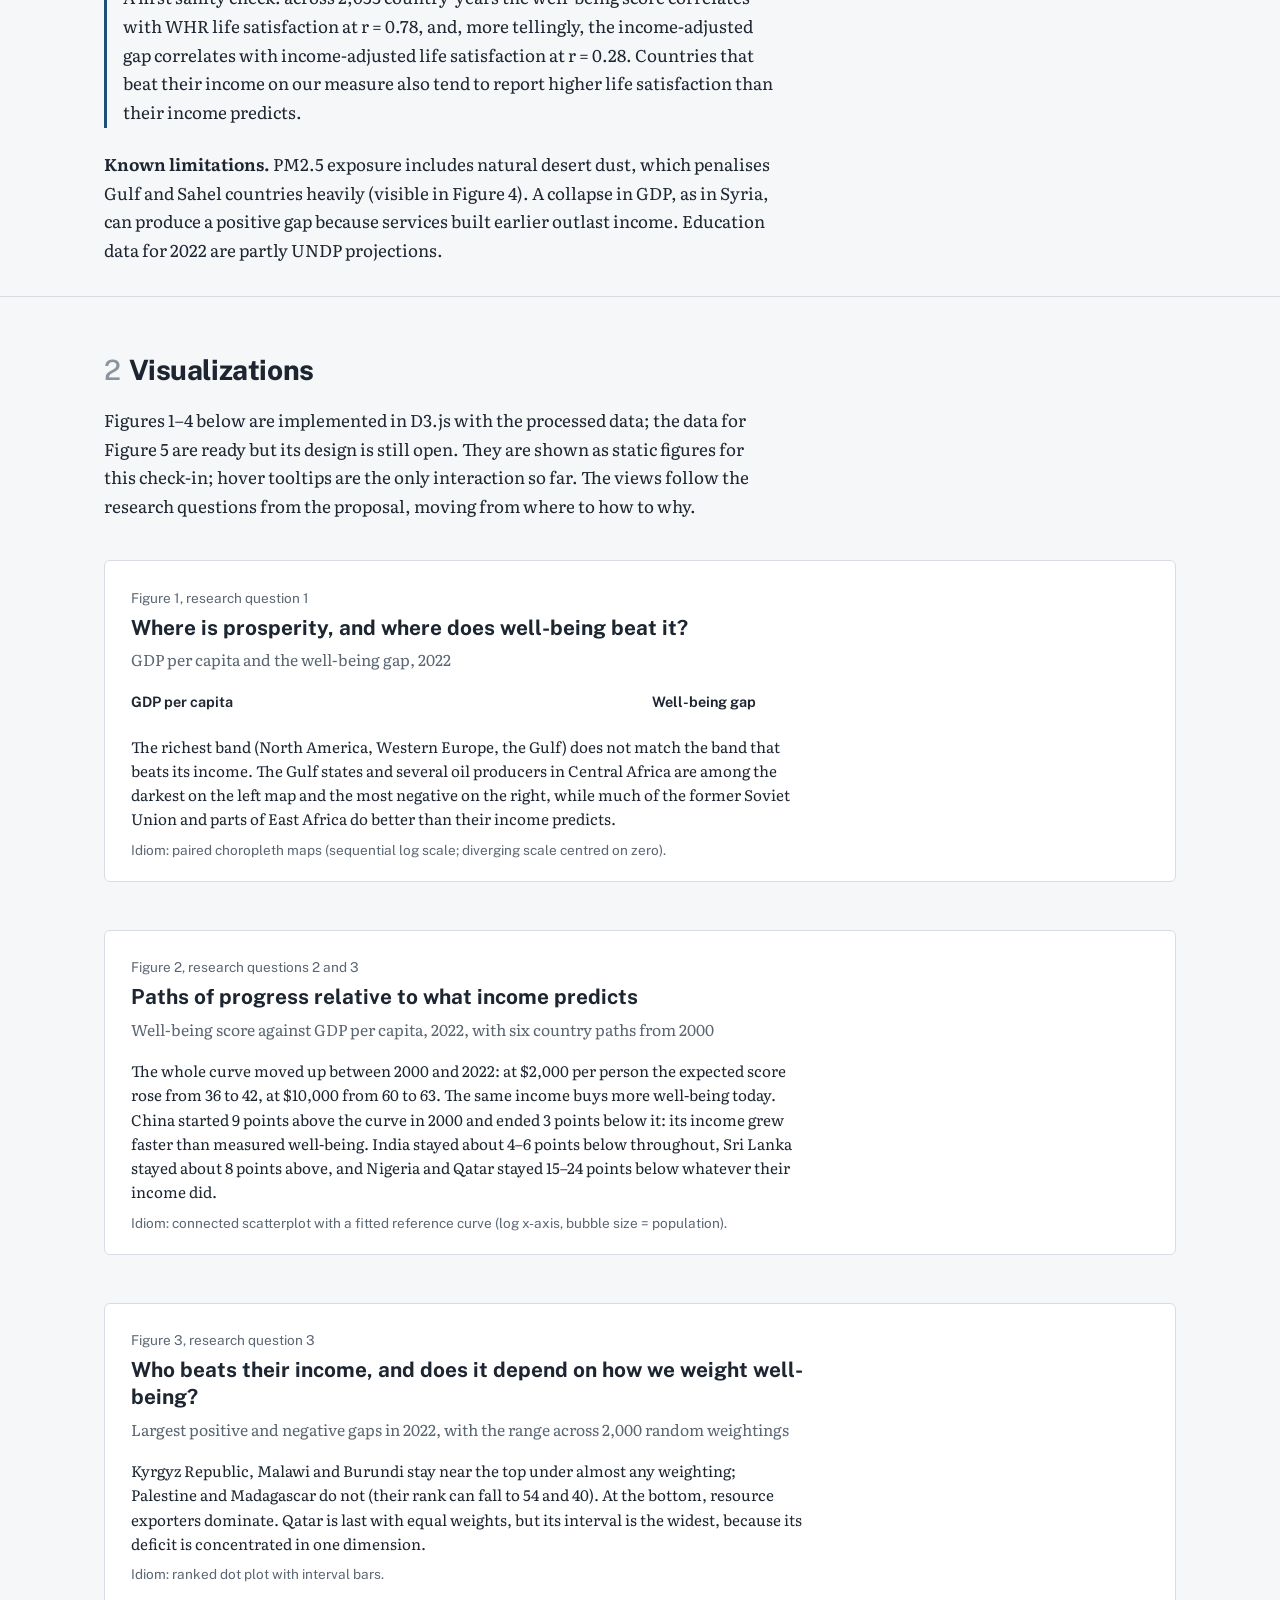
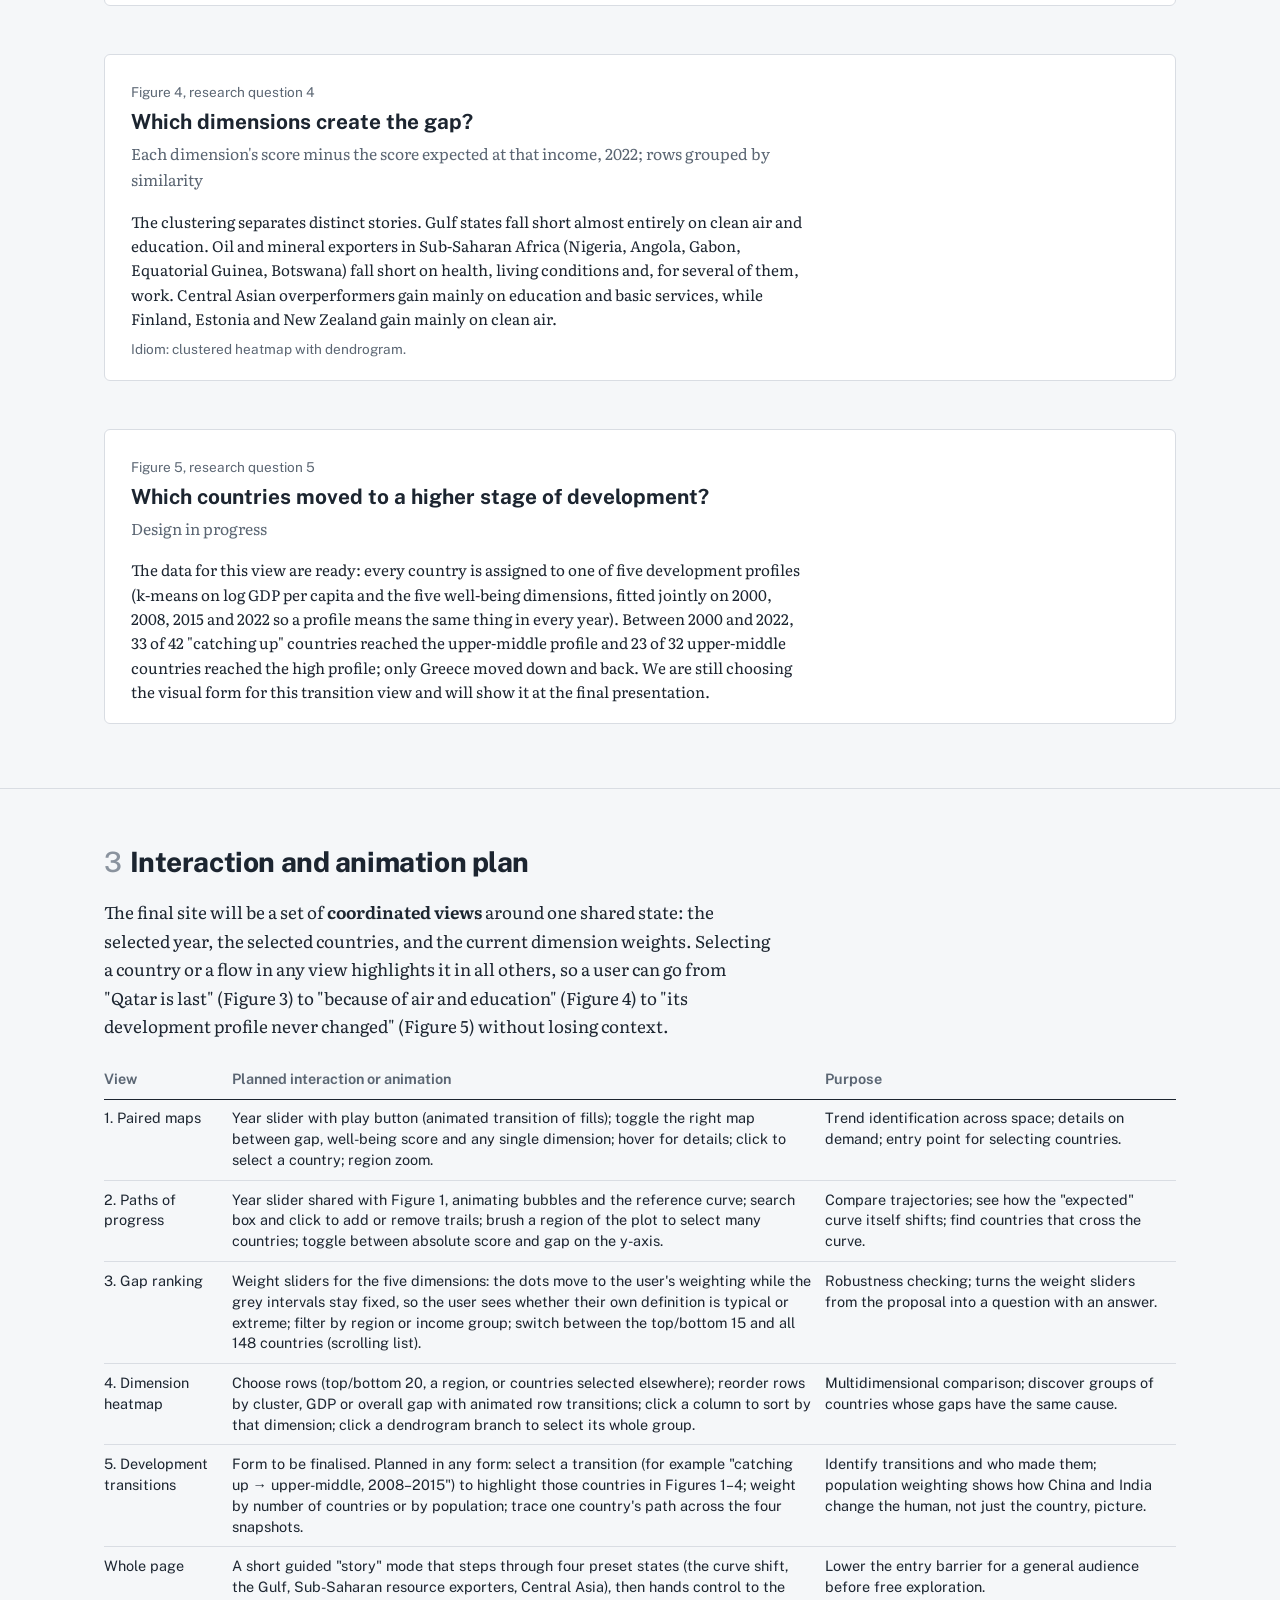
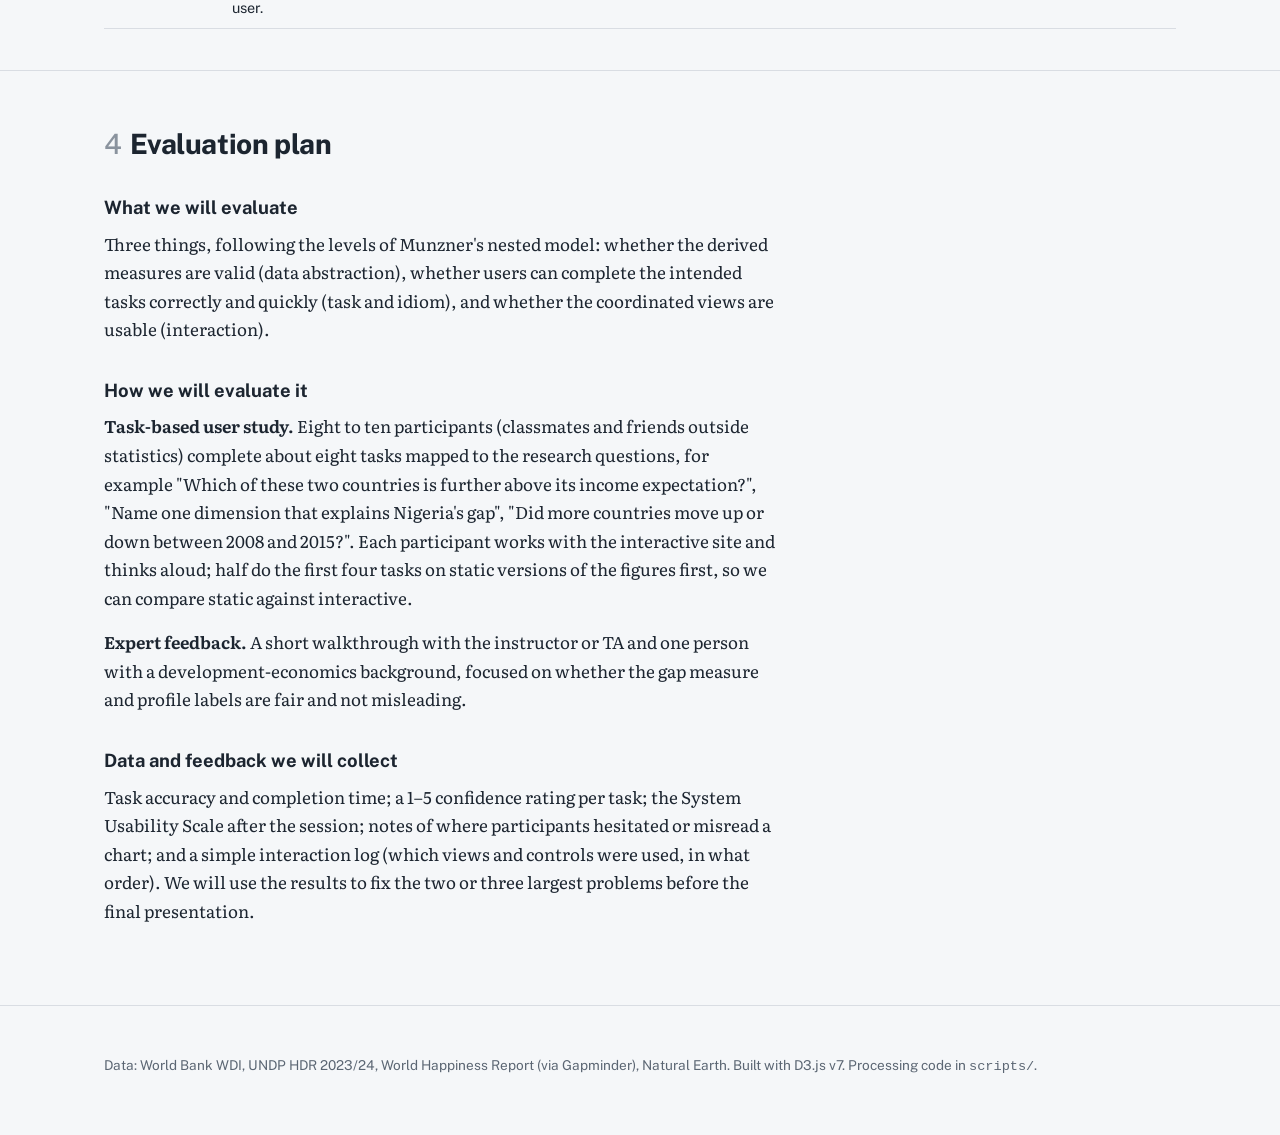
==== commit d7dbad28: "1L" ====
--- a/index.html
+++ b/index.html
@@ -217,7 +217,6 @@
       <p>Three things, following the levels of Munzner's nested model: whether the derived measures are valid (data abstraction), whether users can complete the intended tasks correctly and quickly (task and idiom), and whether the coordinated views are usable (interaction).</p>
 
       <h3>How we will evaluate it</h3>
-      <p><strong>Analytical checks, partly done.</strong> Correlation of the score and the gap with WHR life satisfaction (done: r = 0.78 and 0.28). Weight robustness of rankings (done, shown in Figure 3). Still to do: re-run the gap with a different LOWESS bandwidth (0.4 and 0.8) and with a linear fit, and report how many countries change sign; drop the clean-air dimension to measure how much desert dust drives the Gulf result.</p>
       <p><strong>Task-based user study.</strong> Eight to ten participants (classmates and friends outside statistics) complete about eight tasks mapped to the research questions, for example "Which of these two countries is further above its income expectation?", "Name one dimension that explains Nigeria's gap", "Did more countries move up or down between 2008 and 2015?". Each participant works with the interactive site and thinks aloud; half do the first four tasks on static versions of the figures first, so we can compare static against interactive.</p>
       <p><strong>Expert feedback.</strong> A short walkthrough with the instructor or TA and one person with a development-economics background, focused on whether the gap measure and profile labels are fair and not misleading.</p>
 
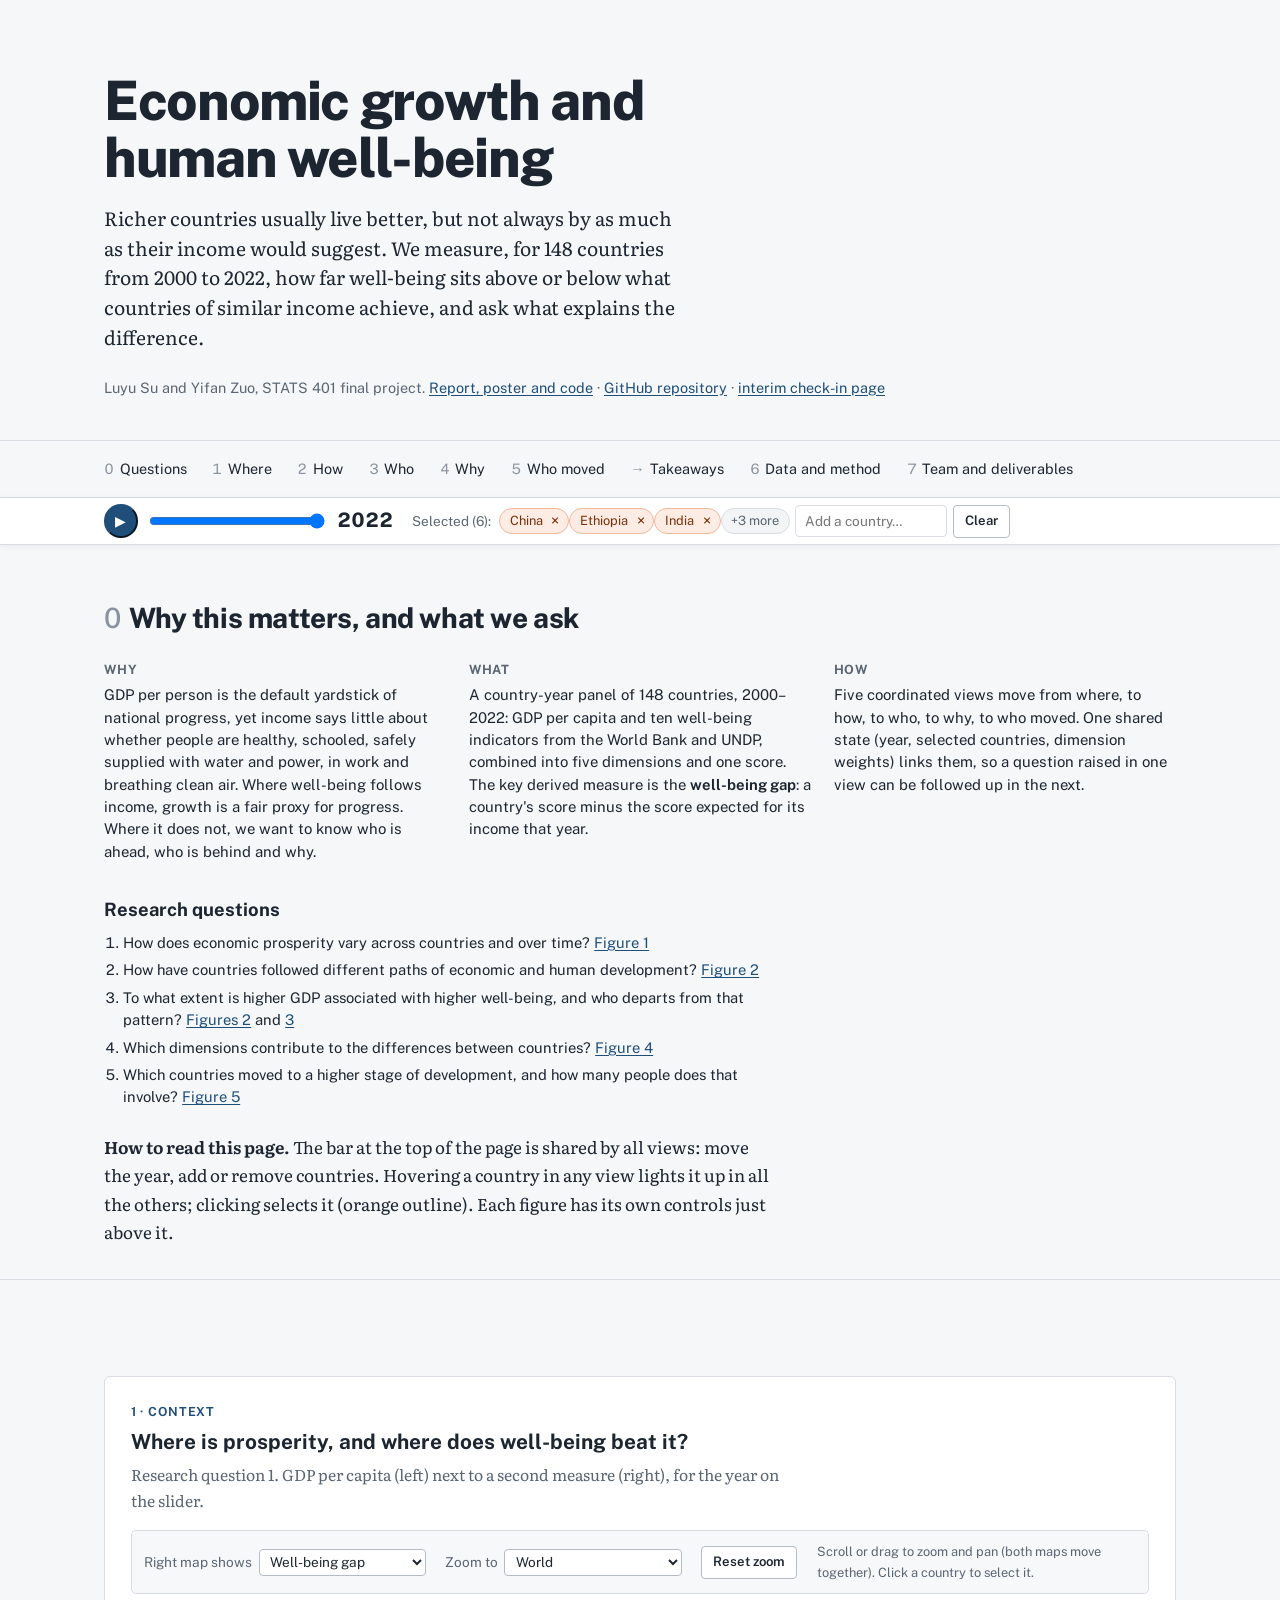
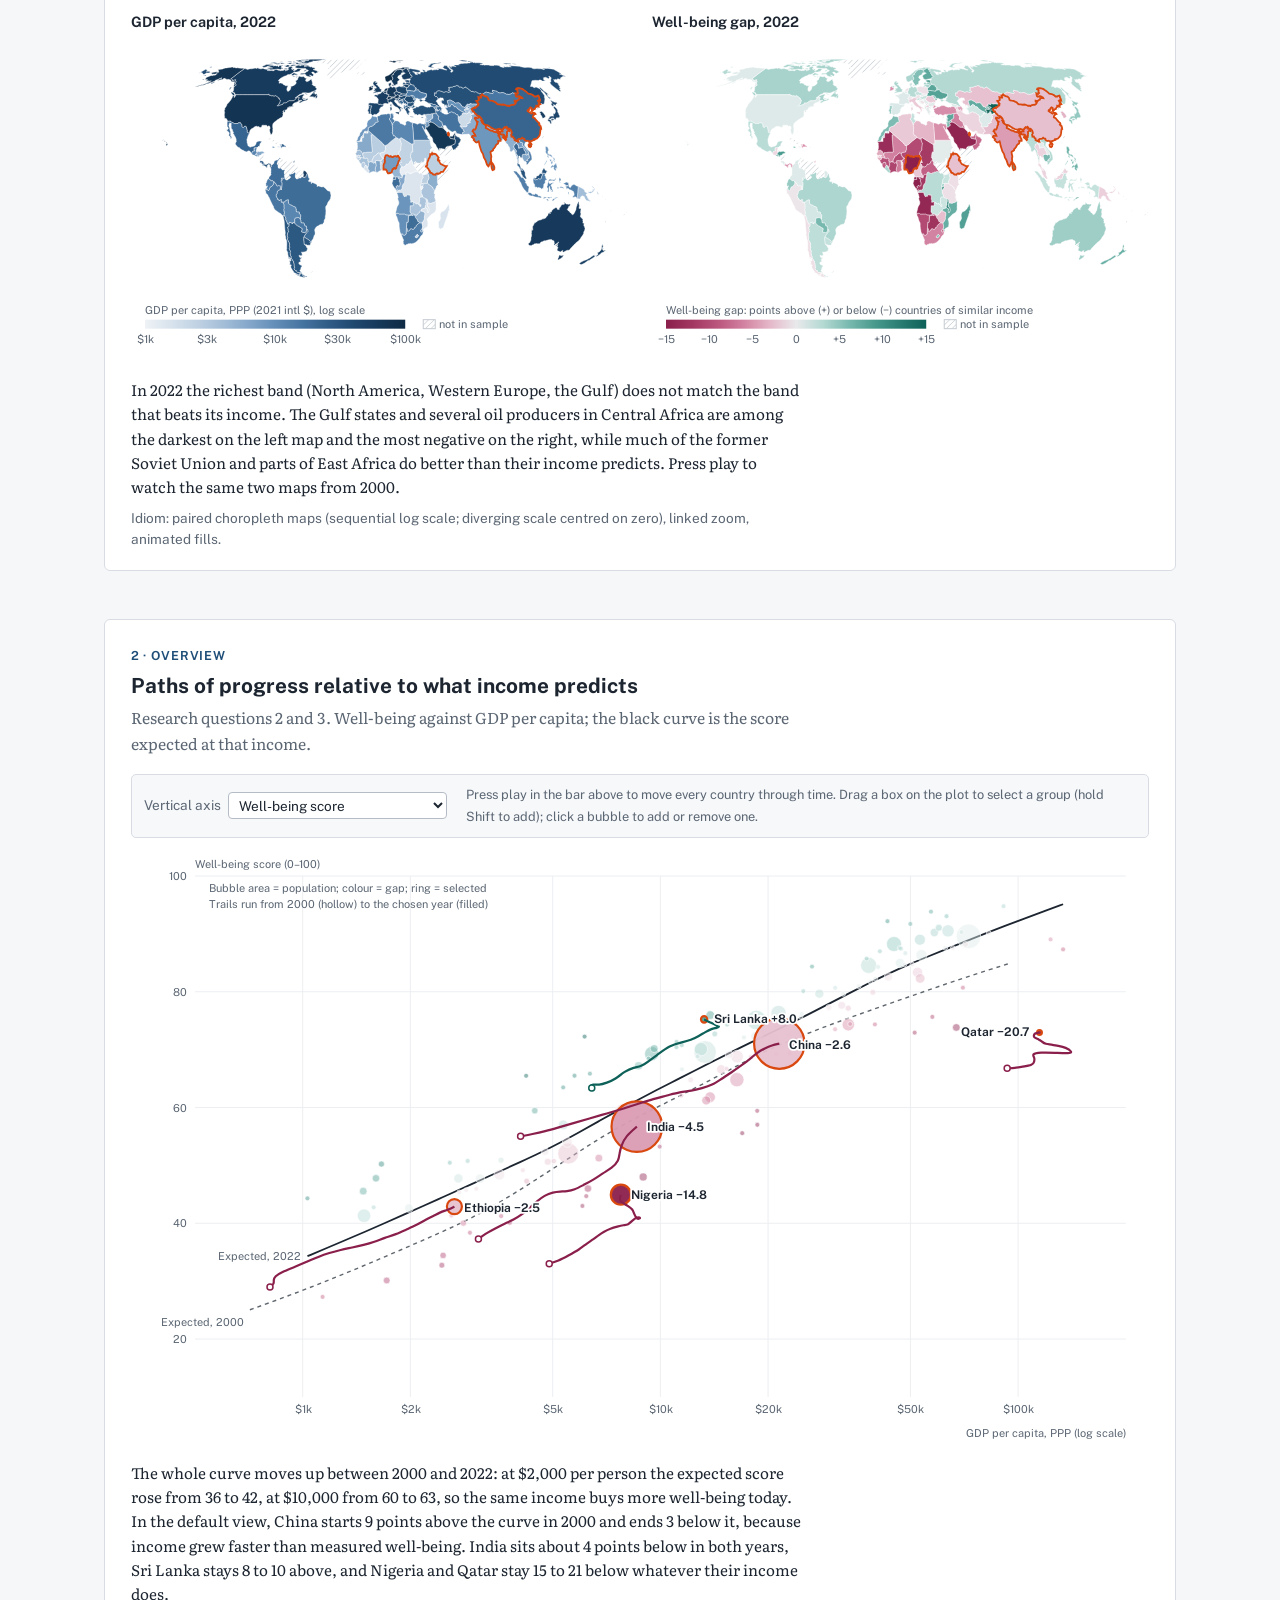
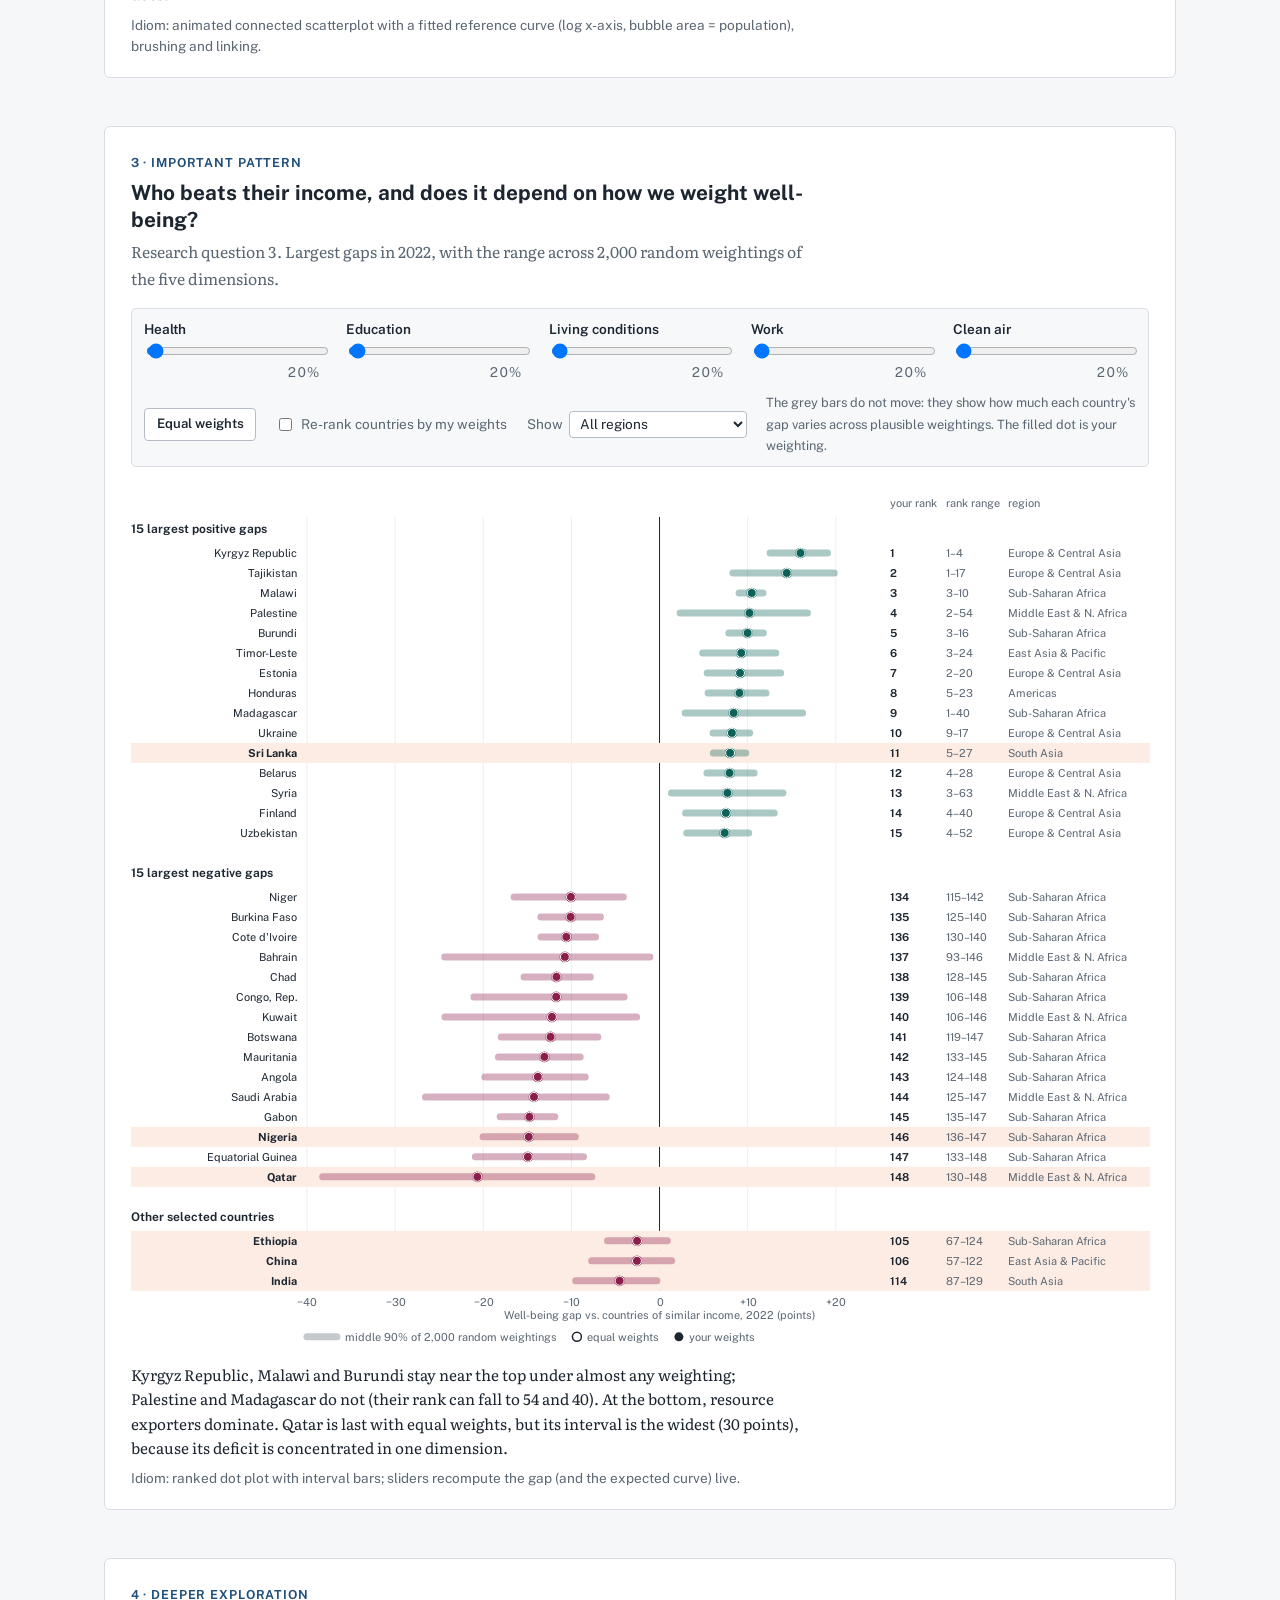
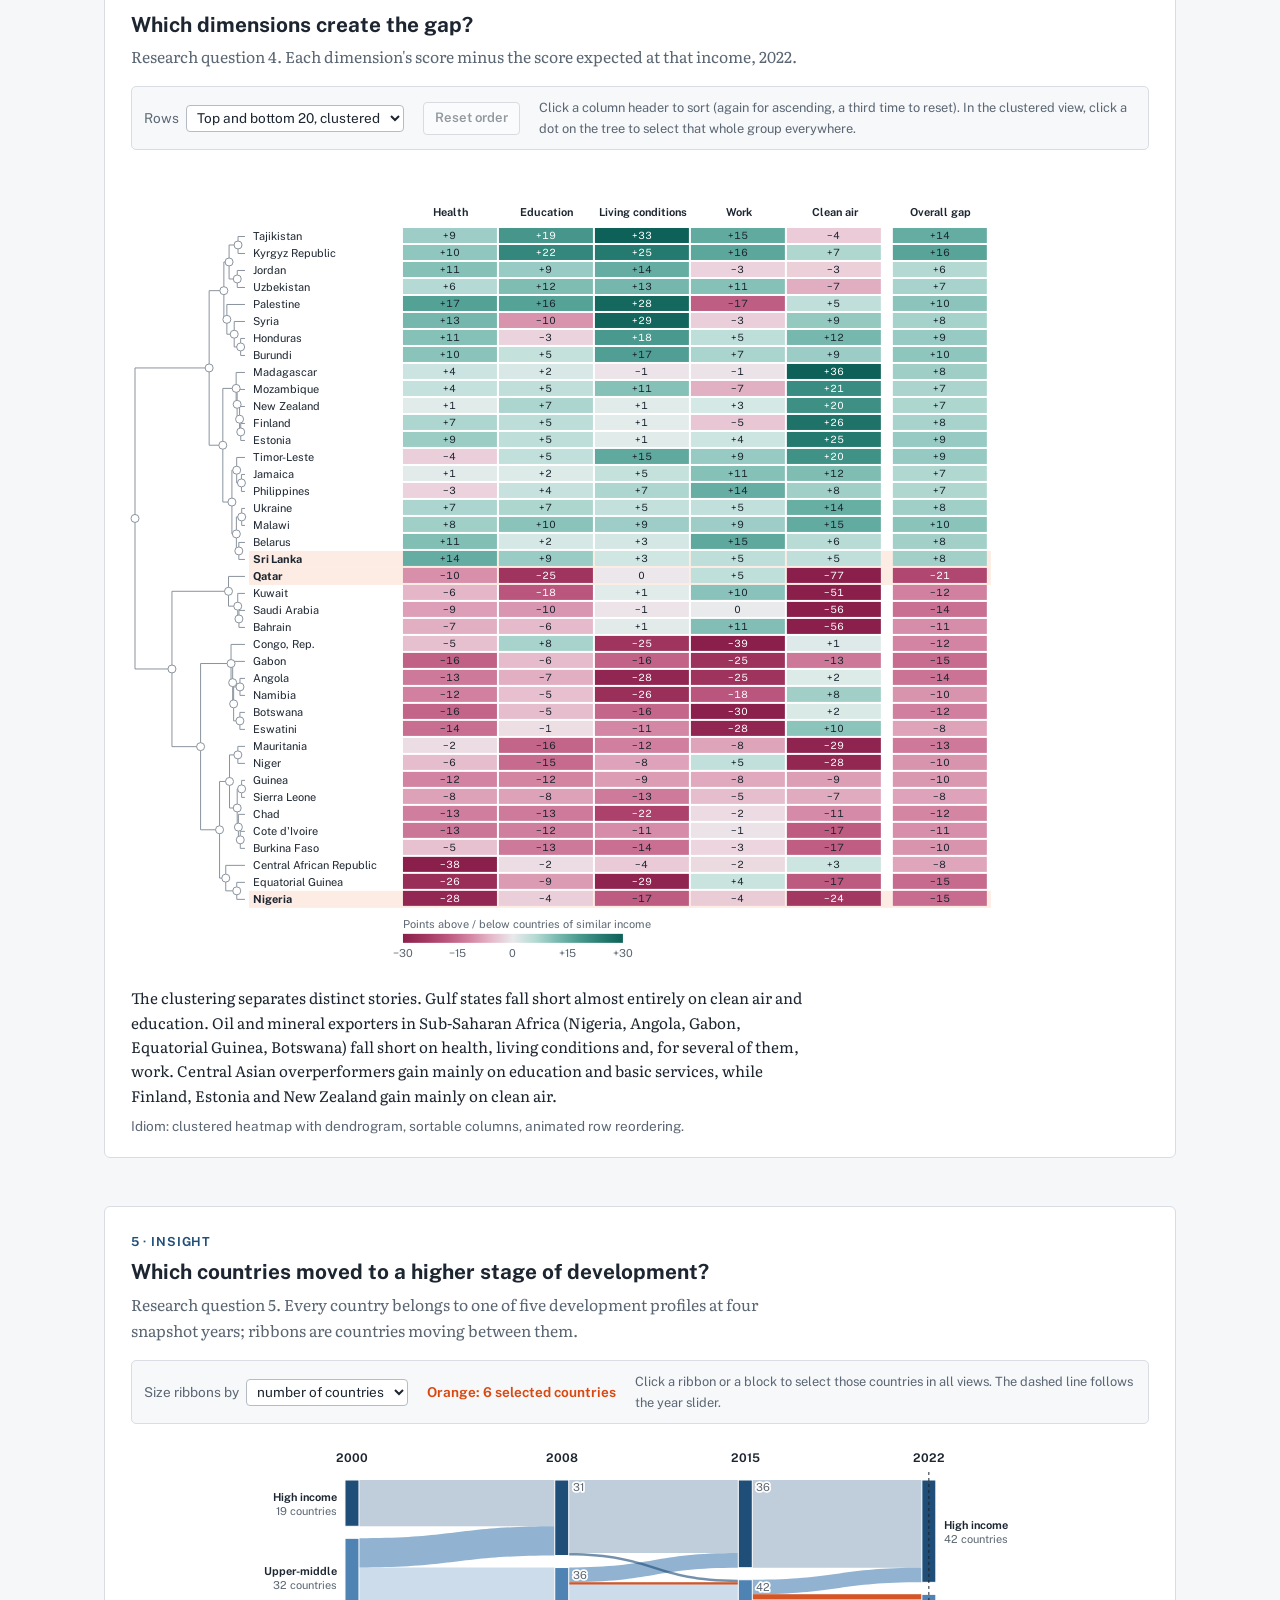
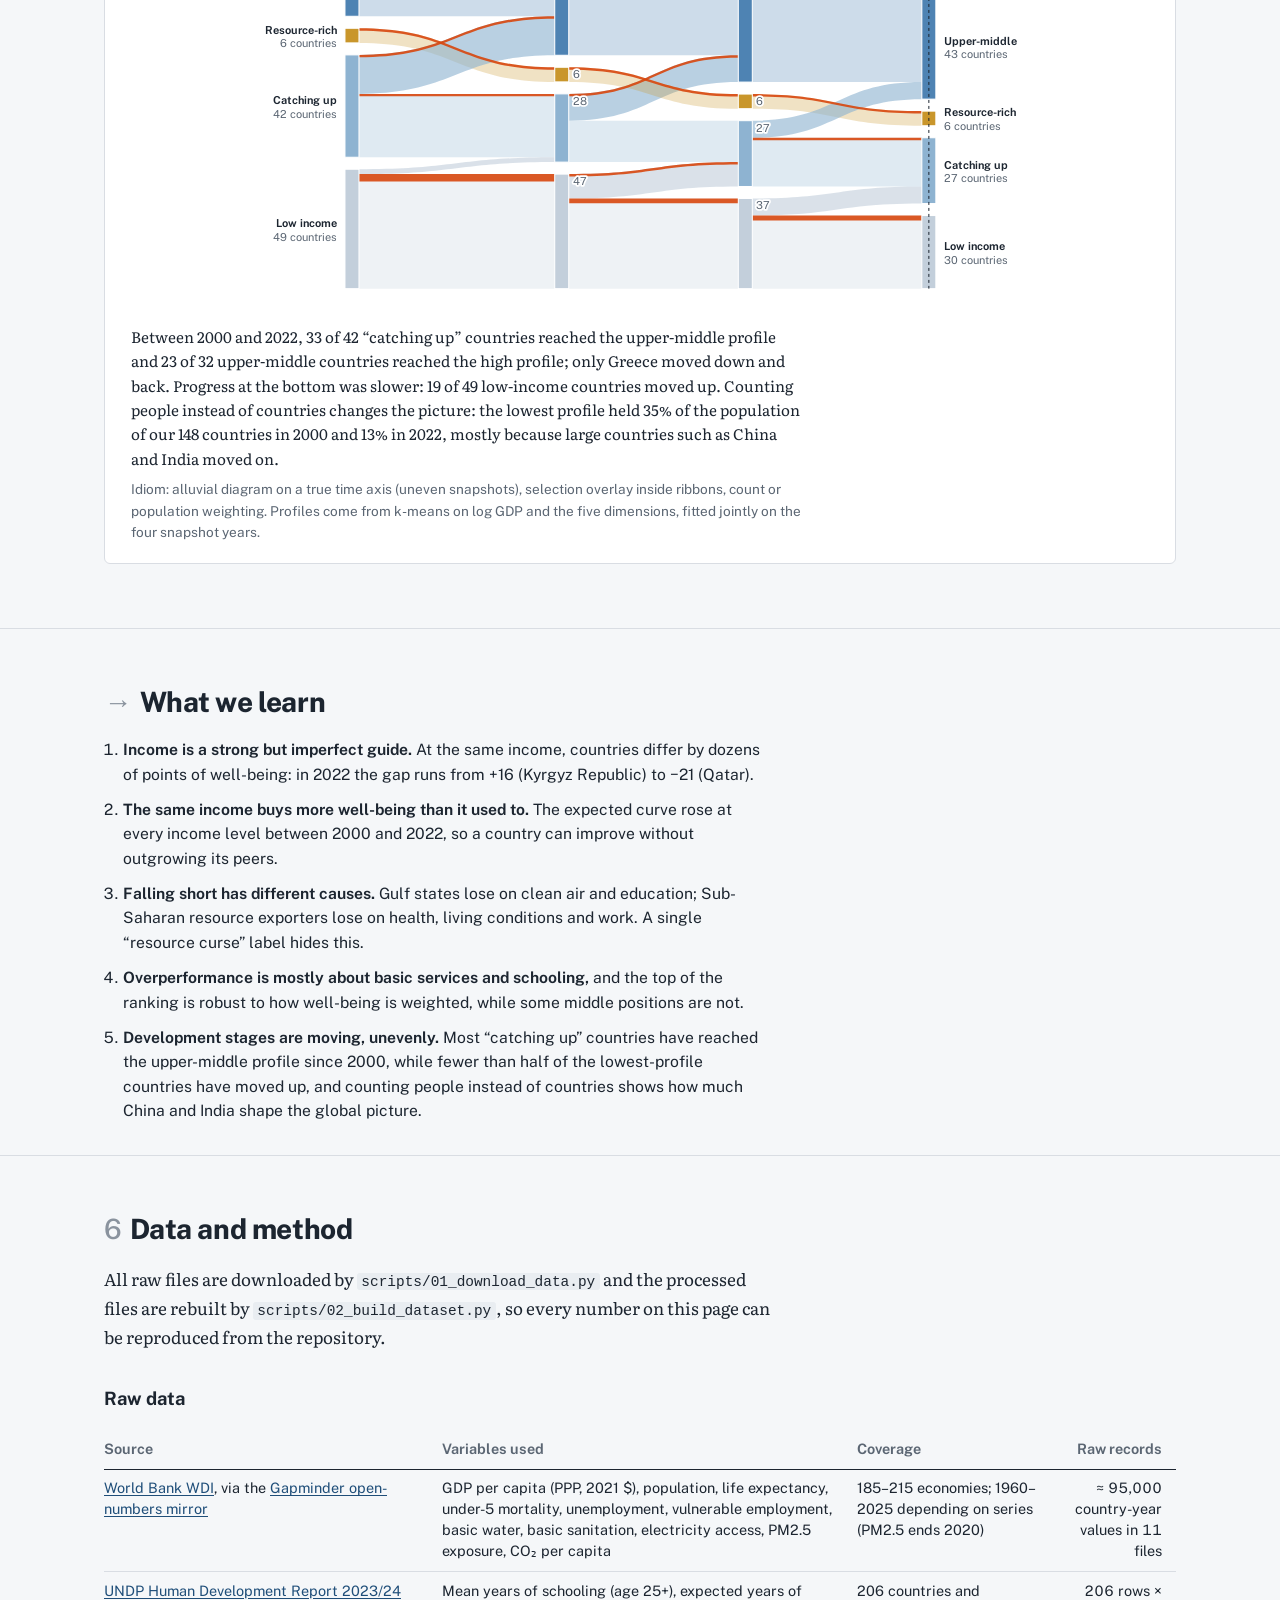
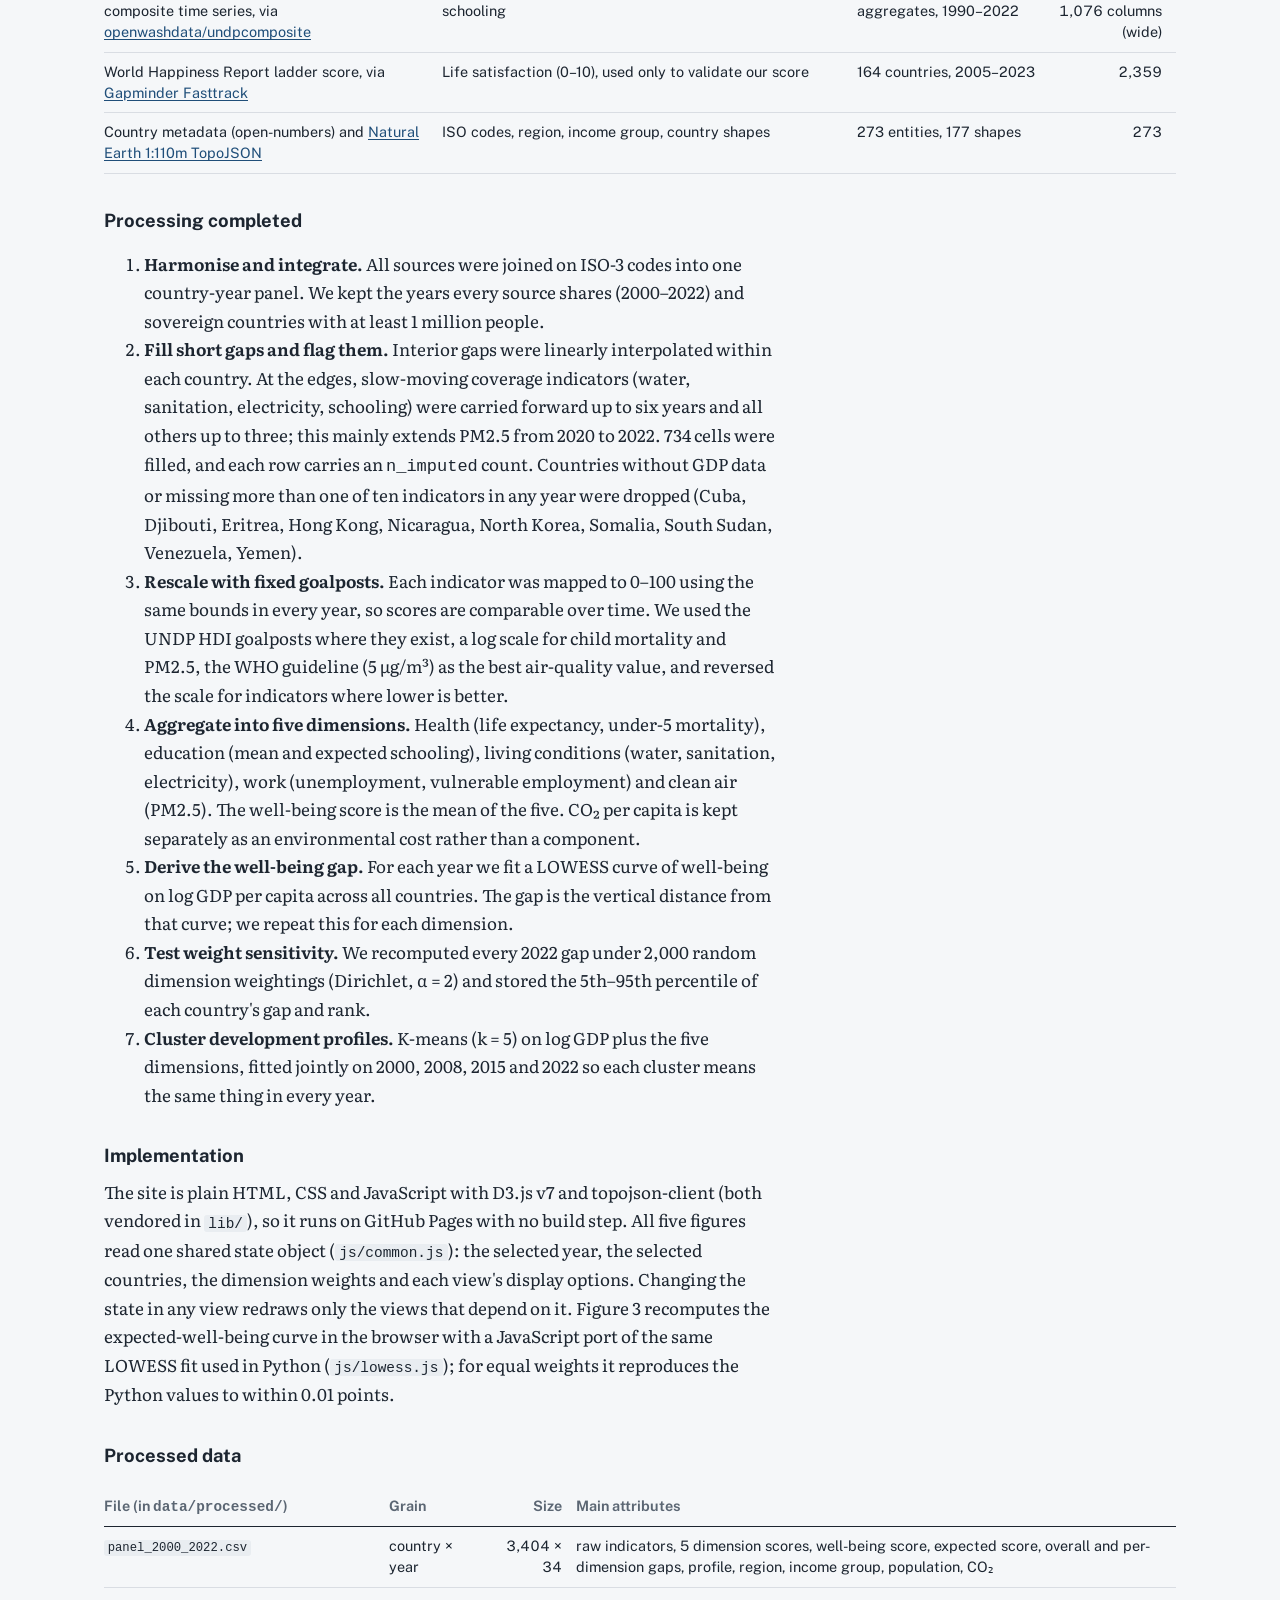
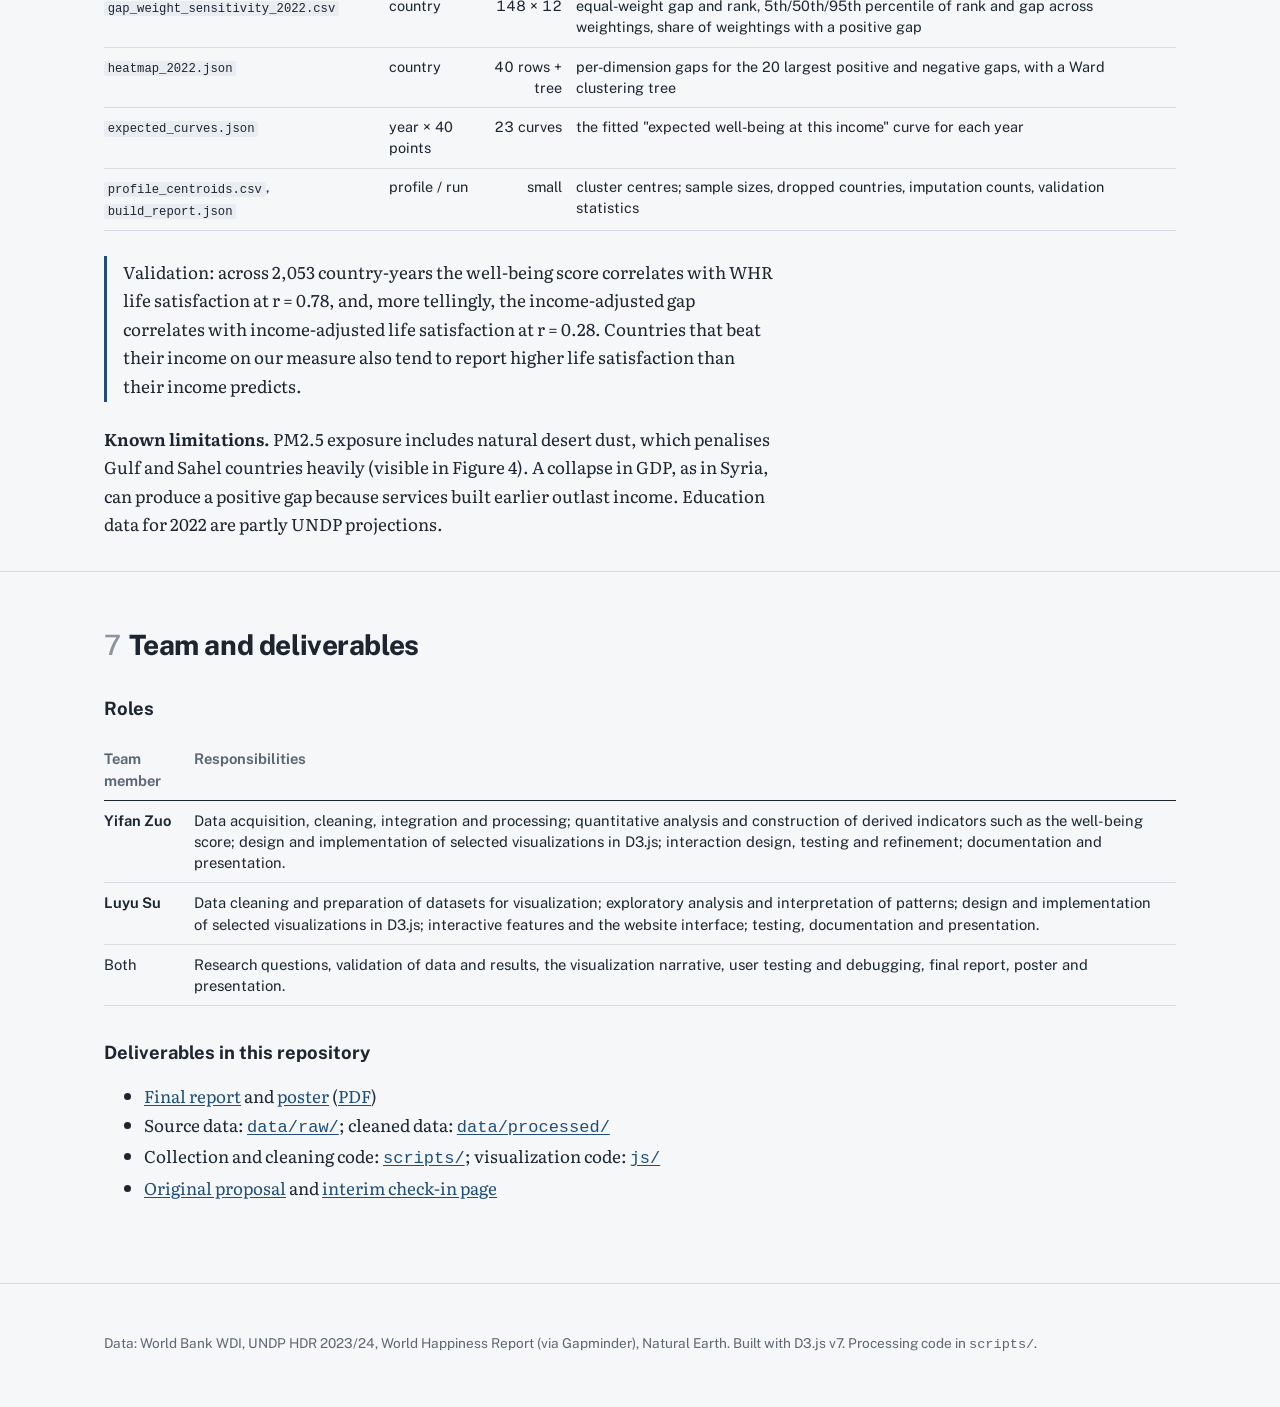
==== commit 2a9f5660: "revised" ====
--- a/index.html
+++ b/index.html
@@ -3,8 +3,8 @@
 <head>
   <meta charset="utf-8">
   <meta name="viewport" content="width=device-width, initial-scale=1">
-  <title>Economic Growth and Human Well-being | STATS 401 Interim Check-in</title>
-  <meta name="description" content="Interim check-in for a STATS 401 final project comparing 148 countries' well-being with what their income predicts, 2000–2022.">
+  <title>Economic Growth and Human Well-being | STATS 401 Final Project</title>
+  <meta name="description" content="An interactive visual story of 148 countries from 2000 to 2022: how far well-being sits above or below what countries of similar income achieve, and why.">
   <link rel="preconnect" href="https://fonts.googleapis.com">
   <link rel="preconnect" href="https://fonts.gstatic.com" crossorigin>
   <link href="https://fonts.googleapis.com/css2?family=Literata:opsz,wght@7..72,400;7..72,600&family=Public+Sans:wght@400;500;650;700;750;800&display=swap" rel="stylesheet">
@@ -16,51 +16,181 @@
   <div class="wrap">
     <h1>Economic growth and human well-being</h1>
     <p class="dek">Richer countries usually live better, but not always by as much as their income would suggest. We measure, for 148 countries from 2000 to 2022, how far well-being sits above or below what countries of similar income achieve, and ask what explains the difference.</p>
-    <p class="byline">Luyu Su and Yifan Zuo, STATS 401 final project, interim check-in. See the <a href="proposal.md">original proposal</a> and the <a href="https://github.com/yyiffann/stats401-final-project">repository</a>.</p>
+    <p class="byline">Luyu Su and Yifan Zuo, STATS 401 final project. <a href="#about">Report, poster and code</a> &middot; <a href="https://github.com/yyiffann/stats401-final-project">GitHub repository</a> &middot; <a href="interim/">interim check-in page</a></p>
   </div>
 </header>
 
 <nav class="toc" aria-label="Sections">
   <div class="wrap">
     <ol>
-      <li><a href="#changes"><span>0</span>Changes since the proposal</a></li>
-      <li><a href="#data"><span>1</span>Dataset</a></li>
-      <li><a href="#viz"><span>2</span>Visualizations</a></li>
-      <li><a href="#interaction"><span>3</span>Interaction and animation plan</a></li>
-      <li><a href="#evaluation"><span>4</span>Evaluation plan</a></li>
+      <li><a href="#questions"><span>0</span>Questions</a></li>
+      <li><a href="#fig-1"><span>1</span>Where</a></li>
+      <li><a href="#fig-2"><span>2</span>How</a></li>
+      <li><a href="#fig-3"><span>3</span>Who</a></li>
+      <li><a href="#fig-4"><span>4</span>Why</a></li>
+      <li><a href="#fig-5"><span>5</span>Who moved</a></li>
+      <li><a href="#takeaways"><span>→</span>Takeaways</a></li>
+      <li><a href="#data"><span>6</span>Data and method</a></li>
+      <li><a href="#about"><span>7</span>Team and deliverables</a></li>
     </ol>
   </div>
 </nav>
 
+<div class="controlbar" id="controlbar" role="region" aria-label="Shared controls">
+  <div class="wrap">
+    <div class="cb-year">
+      <button class="play" id="cb-play" aria-label="Play year animation">▶</button>
+      <input type="range" id="cb-year" min="2000" max="2022" step="1" value="2022" aria-label="Year">
+      <output id="cb-year-out" for="cb-year" title="The year drives Figures 1 and 2 and the marker in Figure 5">2022</output>
+    </div>
+        <div class="cb-sel" id="cb-sel">
+      <span class="cb-label">Selected:</span><span id="cb-chips"></span>
+      <input type="search" id="cb-search" list="cb-countries" placeholder="Add a country…" aria-label="Add a country to the selection">
+      <datalist id="cb-countries"></datalist>
+      <button class="btn" id="cb-clear">Clear</button>
+    </div>
+  </div>
+</div>
+
 <main>
 
 <!-- ============================================================ 0 -->
-<section id="changes">
-  <div class="wrap">
-    <div class="prose">
-      <h2><span class="num">0</span>Changes since the proposal</h2>
-      <p>While building the dataset we found that two proposed views (the quadrant scatterplot and the clustered bubble map) answered the same question with the same axes, and that the radar chart with adjustable weights had no clear task behind it. We reorganised the project around one derived measure, the <strong>well-being gap</strong>: a country's well-being score minus the score expected for its income in that year. Every view now answers a different question about that gap.</p>
-    </div>
-    <div class="table-scroll">
-      <table>
-        <thead><tr><th>Proposal</th><th>Now</th><th>Why</th></tr></thead>
-        <tbody>
-          <tr><td>Choropleth of GDP per capita</td><td>Paired choropleths: GDP per capita and well-being gap</td><td>Showing prosperity next to the gap makes "rich is not the same as ahead" visible in one glance.</td></tr>
-          <tr class="changed"><td>Trajectory view + quadrant scatterplot</td><td>One connected scatterplot with an "expected at this income" reference curve</td><td>The two proposed views shared axes. A fitted curve replaces arbitrary median quadrants and lets trails show movement relative to it.</td></tr>
-          <tr class="changed"><td>Radar chart with weight sliders</td><td>Ranked gap chart with weight-sensitivity intervals</td><td>Weights now have a purpose: they test whether a country's rank survives different definitions of well-being.</td></tr>
-          <tr class="changed"><td>(new)</td><td>Clustered heatmap of dimension-level gaps</td><td>Answers research question 4 directly: which dimensions produce each country's gap.</td></tr>
-          <tr class="changed"><td>Cluster map with trajectories</td><td>A transition view of development profiles, linked to all other views (visual form still being designed)</td><td>Shows who moved between development stages and when; this will be the project's most complex, coordinated view.</td></tr>
-        </tbody>
-      </table>
-    </div>
-  </div>
-</section>
-
-<!-- ============================================================ 1 -->
+<section id="questions">
+  <div class="wrap">
+    <div class="prose">
+      <h2><span class="num">0</span>Why this matters, and what we ask</h2>
+    </div>
+    <div class="lede-grid">
+      <div><h4>Why</h4><p>GDP per person is the default yardstick of national progress, yet income says little about whether people are healthy, schooled, safely supplied with water and power, in work and breathing clean air. Where well-being follows income, growth is a fair proxy for progress. Where it does not, we want to know who is ahead, who is behind and why.</p></div>
+      <div><h4>What</h4><p>A country-year panel of 148 countries, 2000–2022: GDP per capita and ten well-being indicators from the World Bank and UNDP, combined into five dimensions and one score. The key derived measure is the <strong>well-being gap</strong>: a country's score minus the score expected for its income that year.</p></div>
+      <div><h4>How</h4><p>Five coordinated views move from where, to how, to who, to why, to who moved. One shared state (year, selected countries, dimension weights) links them, so a question raised in one view can be followed up in the next.</p></div>
+    </div>
+    <div class="prose">
+      <h3>Research questions</h3>
+      <ol class="rq">
+        <li>How does economic prosperity vary across countries and over time? <a href="#fig-1">Figure 1</a></li>
+        <li>How have countries followed different paths of economic and human development? <a href="#fig-2">Figure 2</a></li>
+        <li>To what extent is higher GDP associated with higher well-being, and who departs from that pattern? <a href="#fig-2">Figures 2</a> and <a href="#fig-3">3</a></li>
+        <li>Which dimensions contribute to the differences between countries? <a href="#fig-4">Figure 4</a></li>
+        <li>Which countries moved to a higher stage of development, and how many people does that involve? <a href="#fig-5">Figure 5</a></li>
+      </ol>
+      <p><strong>How to read this page.</strong> The bar at the top of the page is shared by all views: move the year, add or remove countries. Hovering a country in any view lights it up in all the others; clicking selects it (orange outline). Each figure has its own controls just above it.</p>
+    </div>
+  </div>
+</section>
+
+<!-- ============================================================ 1-5 -->
+<section id="viz">
+  <div class="wrap">
+
+    <figure class="viz" id="fig-1">
+      <div class="fig-head">
+        <p class="step-tag">1 · Context</p>
+        <h3>Where is prosperity, and where does well-being beat it?</h3>
+        <p class="fig-q">Research question 1. GDP per capita (left) next to a second measure (right), for the year on the slider.</p>
+      </div>
+      <div class="fig-controls" id="fig1-controls">
+        <label>Right map shows <select id="fig1-metric"></select></label>
+        <label>Zoom to <select id="fig1-region"></select></label>
+        <button id="fig1-reset">Reset zoom</button>
+        <span class="hint">Scroll or drag to zoom and pan (both maps move together). Click a country to select it.</span>
+      </div>
+      <div class="two-maps">
+        <div><p class="map-title">GDP per capita</p><div class="chart" id="fig1-gdp"></div></div>
+        <div><p class="map-title">Well-being gap</p><div class="chart" id="fig1-gap"></div></div>
+      </div>
+      <figcaption>In 2022 the richest band (North America, Western Europe, the Gulf) does not match the band that beats its income. The Gulf states and several oil producers in Central Africa are among the darkest on the left map and the most negative on the right, while much of the former Soviet Union and parts of East Africa do better than their income predicts. Press play to watch the same two maps from 2000.
+        <span class="idiom">Idiom: paired choropleth maps (sequential log scale; diverging scale centred on zero), linked zoom, animated fills.</span></figcaption>
+    </figure>
+
+    <figure class="viz" id="fig-2">
+      <div class="fig-head">
+        <p class="step-tag">2 · Overview</p>
+        <h3>Paths of progress relative to what income predicts</h3>
+        <p class="fig-q">Research questions 2 and 3. Well-being against GDP per capita; the black curve is the score expected at that income.</p>
+      </div>
+      <div class="fig-controls">
+        <label>Vertical axis <select id="fig2-ymode"><option value="score">Well-being score</option><option value="gap">Gap from the expected curve</option></select></label>
+        <span class="hint">Press play in the bar above to move every country through time. Drag a box on the plot to select a group (hold Shift to add); click a bubble to add or remove one.</span>
+      </div>
+      <div class="chart" id="fig2"></div>
+      <figcaption>The whole curve moves up between 2000 and 2022: at $2,000 per person the expected score rose from 36 to 42, at $10,000 from 60 to 63, so the same income buys more well-being today. In the default view, China starts 9 points above the curve in 2000 and ends 3 below it, because income grew faster than measured well-being. India sits about 4 points below in both years, Sri Lanka stays 8 to 10 above, and Nigeria and Qatar stay 15 to 21 below whatever their income does.
+        <span class="idiom">Idiom: animated connected scatterplot with a fitted reference curve (log x-axis, bubble area = population), brushing and linking.</span></figcaption>
+    </figure>
+
+    <figure class="viz" id="fig-3">
+      <div class="fig-head">
+        <p class="step-tag">3 · Important pattern</p>
+        <h3>Who beats their income, and does it depend on how we weight well-being?</h3>
+        <p class="fig-q">Research question 3. Largest gaps in 2022, with the range across 2,000 random weightings of the five dimensions.</p>
+      </div>
+      <div class="fig-controls">
+        <div class="weights" id="fig3-weights" role="group" aria-label="Dimension weights"></div>
+        <button id="fig3-reset">Equal weights</button>
+        <label><input type="checkbox" id="fig3-rerank"> Re-rank countries by my weights</label>
+        <label>Show <select id="fig3-region"></select></label>
+        <span class="hint">The grey bars do not move: they show how much each country's gap varies across plausible weightings. The filled dot is your weighting.</span>
+      </div>
+      <div class="chart" id="fig3"></div>
+      <figcaption>Kyrgyz Republic, Malawi and Burundi stay near the top under almost any weighting; Palestine and Madagascar do not (their rank can fall to 54 and 40). At the bottom, resource exporters dominate. Qatar is last with equal weights, but its interval is the widest (30 points), because its deficit is concentrated in one dimension.
+        <span class="idiom">Idiom: ranked dot plot with interval bars; sliders recompute the gap (and the expected curve) live.</span></figcaption>
+    </figure>
+
+    <figure class="viz" id="fig-4">
+      <div class="fig-head">
+        <p class="step-tag">4 · Deeper exploration</p>
+        <h3>Which dimensions create the gap?</h3>
+        <p class="fig-q">Research question 4. Each dimension's score minus the score expected at that income, 2022.</p>
+      </div>
+      <div class="fig-controls">
+        <label>Rows <select id="fig4-mode"><option value="cluster">Top and bottom 20, clustered</option><option value="selected">My selection</option></select></label>
+        <button id="fig4-resetsort">Reset order</button>
+        <span class="hint">Click a column header to sort (again for ascending, a third time to reset). In the clustered view, click a dot on the tree to select that whole group everywhere.</span>
+      </div>
+      <div class="chart" id="fig4"></div>
+      <figcaption>The clustering separates distinct stories. Gulf states fall short almost entirely on clean air and education. Oil and mineral exporters in Sub-Saharan Africa (Nigeria, Angola, Gabon, Equatorial Guinea, Botswana) fall short on health, living conditions and, for several of them, work. Central Asian overperformers gain mainly on education and basic services, while Finland, Estonia and New Zealand gain mainly on clean air.
+        <span class="idiom">Idiom: clustered heatmap with dendrogram, sortable columns, animated row reordering.</span></figcaption>
+    </figure>
+
+    <figure class="viz" id="fig-5">
+      <div class="fig-head">
+        <p class="step-tag">5 · Insight</p>
+        <h3>Which countries moved to a higher stage of development?</h3>
+        <p class="fig-q">Research question 5. Every country belongs to one of five development profiles at four snapshot years; ribbons are countries moving between them.</p>
+      </div>
+      <div class="fig-controls">
+        <label>Size ribbons by <select id="fig5-weight"><option value="count">number of countries</option><option value="pop">population</option></select></label>
+        <span id="fig5-note"></span>
+        <span class="hint">Click a ribbon or a block to select those countries in all views. The dashed line follows the year slider.</span>
+      </div>
+      <div class="chart" id="fig5"></div>
+      <figcaption>Between 2000 and 2022, 33 of 42 “catching up” countries reached the upper-middle profile and 23 of 32 upper-middle countries reached the high profile; only Greece moved down and back. Progress at the bottom was slower: 19 of 49 low-income countries moved up. Counting people instead of countries changes the picture: the lowest profile held 35% of the population of our 148 countries in 2000 and 13% in 2022, mostly because large countries such as China and India moved on.
+        <span class="idiom">Idiom: alluvial diagram on a true time axis (uneven snapshots), selection overlay inside ribbons, count or population weighting. Profiles come from k-means on log GDP and the five dimensions, fitted jointly on the four snapshot years.</span></figcaption>
+    </figure>
+  </div>
+</section>
+
+<!-- ============================================================ takeaways -->
+<section id="takeaways">
+  <div class="wrap">
+    <div class="prose">
+      <h2><span class="num">→</span>What we learn</h2>
+      <ol class="takeaways">
+        <li><strong>Income is a strong but imperfect guide.</strong> At the same income, countries differ by dozens of points of well-being: in 2022 the gap runs from +16 (Kyrgyz Republic) to −21 (Qatar).</li>
+        <li><strong>The same income buys more well-being than it used to.</strong> The expected curve rose at every income level between 2000 and 2022, so a country can improve without outgrowing its peers.</li>
+        <li><strong>Falling short has different causes.</strong> Gulf states lose on clean air and education; Sub-Saharan resource exporters lose on health, living conditions and work. A single “resource curse” label hides this.</li>
+        <li><strong>Overperformance is mostly about basic services and schooling,</strong> and the top of the ranking is robust to how well-being is weighted, while some middle positions are not.</li>
+        <li><strong>Development stages are moving, unevenly.</strong> Most “catching up” countries have reached the upper-middle profile since 2000, while fewer than half of the lowest-profile countries have moved up, and counting people instead of countries shows how much China and India shape the global picture.</li>
+      </ol>
+    </div>
+  </div>
+</section>
+
+<!-- ============================================================ 6 -->
 <section id="data">
   <div class="wrap">
     <div class="prose">
-      <h2><span class="num">1</span>Dataset</h2>
+      <h2><span class="num">6</span>Data and method</h2>
       <p>All raw files are downloaded by <code>scripts/01_download_data.py</code> and the processed files are rebuilt by <code>scripts/02_build_dataset.py</code>, so every number on this page can be reproduced from the repository.</p>
 
       <h3>Raw data</h3>
@@ -97,6 +227,10 @@
         <li><strong>Cluster development profiles.</strong> K-means (k = 5) on log GDP plus the five dimensions, fitted jointly on 2000, 2008, 2015 and 2022 so each cluster means the same thing in every year.</li>
       </ol>
 
+      
+      <h3>Implementation</h3>
+      <p>The site is plain HTML, CSS and JavaScript with D3.js v7 and topojson-client (both vendored in <code>lib/</code>), so it runs on GitHub Pages with no build step. All five figures read one shared state object (<code>js/common.js</code>): the selected year, the selected countries, the dimension weights and each view's display options. Changing the state in any view redraws only the views that depend on it. Figure 3 recomputes the expected-well-being curve in the browser with a JavaScript port of the same LOWESS fit used in Python (<code>js/lowess.js</code>); for equal weights it reproduces the Python values to within 0.01 points.</p>
+
       <h3>Processed data</h3>
     </div>
     <div class="table-scroll">
@@ -112,116 +246,37 @@
       </table>
     </div>
     <div class="prose">
-      <p class="finding">A first sanity check: across 2,053 country-years the well-being score correlates with WHR life satisfaction at r = 0.78, and, more tellingly, the income-adjusted gap correlates with income-adjusted life satisfaction at r = 0.28. Countries that beat their income on our measure also tend to report higher life satisfaction than their income predicts.</p>
+      <p class="finding">Validation: across 2,053 country-years the well-being score correlates with WHR life satisfaction at r = 0.78, and, more tellingly, the income-adjusted gap correlates with income-adjusted life satisfaction at r = 0.28. Countries that beat their income on our measure also tend to report higher life satisfaction than their income predicts.</p>
       <p><strong>Known limitations.</strong> PM2.5 exposure includes natural desert dust, which penalises Gulf and Sahel countries heavily (visible in Figure 4). A collapse in GDP, as in Syria, can produce a positive gap because services built earlier outlast income. Education data for 2022 are partly UNDP projections.</p>
     </div>
   </div>
 </section>
 
-<!-- ============================================================ 2 -->
-<section id="viz">
-  <div class="wrap">
-    <div class="prose">
-      <h2><span class="num">2</span>Visualizations</h2>
-      <p>Figures 1–4 below are implemented in D3.js with the processed data; the data for Figure 5 are ready but its design is still open. They are shown as static figures for this check-in; hover tooltips are the only interaction so far. The views follow the research questions from the proposal, moving from where to how to why.</p>
-    </div>
-
-    <figure class="viz" id="fig-1">
-      <div class="fig-head">
-        <p class="fig-kicker">Figure 1, research question 1</p>
-        <h3>Where is prosperity, and where does well-being beat it?</h3>
-        <p class="fig-q">GDP per capita and the well-being gap, 2022</p>
-      </div>
-      <div class="two-maps">
-        <div><p class="map-title">GDP per capita</p><div class="chart" id="fig1-gdp"></div></div>
-        <div><p class="map-title">Well-being gap</p><div class="chart" id="fig1-gap"></div></div>
-      </div>
-      <figcaption>The richest band (North America, Western Europe, the Gulf) does not match the band that beats its income. The Gulf states and several oil producers in Central Africa are among the darkest on the left map and the most negative on the right, while much of the former Soviet Union and parts of East Africa do better than their income predicts.
-        <span class="idiom">Idiom: paired choropleth maps (sequential log scale; diverging scale centred on zero).</span></figcaption>
-    </figure>
-
-    <figure class="viz" id="fig-2">
-      <div class="fig-head">
-        <p class="fig-kicker">Figure 2, research questions 2 and 3</p>
-        <h3>Paths of progress relative to what income predicts</h3>
-        <p class="fig-q">Well-being score against GDP per capita, 2022, with six country paths from 2000</p>
-      </div>
-      <div class="chart" id="fig2"></div>
-      <figcaption>The whole curve moved up between 2000 and 2022: at $2,000 per person the expected score rose from 36 to 42, at $10,000 from 60 to 63. The same income buys more well-being today. China started 9 points above the curve in 2000 and ended 3 points below it: its income grew faster than measured well-being. India stayed about 4–6 points below throughout, Sri Lanka stayed about 8 points above, and Nigeria and Qatar stayed 15–24 points below whatever their income did.
-        <span class="idiom">Idiom: connected scatterplot with a fitted reference curve (log x-axis, bubble size = population).</span></figcaption>
-    </figure>
-
-    <figure class="viz" id="fig-3">
-      <div class="fig-head">
-        <p class="fig-kicker">Figure 3, research question 3</p>
-        <h3>Who beats their income, and does it depend on how we weight well-being?</h3>
-        <p class="fig-q">Largest positive and negative gaps in 2022, with the range across 2,000 random weightings</p>
-      </div>
-      <div class="chart" id="fig3"></div>
-      <figcaption>Kyrgyz Republic, Malawi and Burundi stay near the top under almost any weighting; Palestine and Madagascar do not (their rank can fall to 54 and 40). At the bottom, resource exporters dominate. Qatar is last with equal weights, but its interval is the widest, because its deficit is concentrated in one dimension.
-        <span class="idiom">Idiom: ranked dot plot with interval bars.</span></figcaption>
-    </figure>
-
-    <figure class="viz" id="fig-4">
-      <div class="fig-head">
-        <p class="fig-kicker">Figure 4, research question 4</p>
-        <h3>Which dimensions create the gap?</h3>
-        <p class="fig-q">Each dimension's score minus the score expected at that income, 2022; rows grouped by similarity</p>
-      </div>
-      <div class="chart" id="fig4"></div>
-      <figcaption>The clustering separates distinct stories. Gulf states fall short almost entirely on clean air and education. Oil and mineral exporters in Sub-Saharan Africa (Nigeria, Angola, Gabon, Equatorial Guinea, Botswana) fall short on health, living conditions and, for several of them, work. Central Asian overperformers gain mainly on education and basic services, while Finland, Estonia and New Zealand gain mainly on clean air.
-        <span class="idiom">Idiom: clustered heatmap with dendrogram.</span></figcaption>
-    </figure>
-
-    <figure class="viz" id="fig-5">
-      <div class="fig-head">
-        <p class="fig-kicker">Figure 5, research question 5</p>
-        <h3>Which countries moved to a higher stage of development?</h3>
-        <p class="fig-q">Design in progress</p>
-      </div>
-      <figcaption>The data for this view are ready: every country is assigned to one of five development profiles (k-means on log GDP per capita and the five well-being dimensions, fitted jointly on 2000, 2008, 2015 and 2022 so a profile means the same thing in every year). Between 2000 and 2022, 33 of 42 "catching up" countries reached the upper-middle profile and 23 of 32 upper-middle countries reached the high profile; only Greece moved down and back. We are still choosing the visual form for this transition view and will show it at the final presentation.</figcaption>
-    </figure>
-  </div>
-</section>
-
-<!-- ============================================================ 3 -->
-<section id="interaction">
-  <div class="wrap">
-    <div class="prose">
-      <h2><span class="num">3</span>Interaction and animation plan</h2>
-      <p>The final site will be a set of <strong>coordinated views</strong> around one shared state: the selected year, the selected countries, and the current dimension weights. Selecting a country or a flow in any view highlights it in all others, so a user can go from "Qatar is last" (Figure 3) to "because of air and education" (Figure 4) to "its development profile never changed" (Figure 5) without losing context.</p>
+<!-- ============================================================ 7 -->
+<section id="about">
+  <div class="wrap">
+    <div class="prose">
+      <h2><span class="num">7</span>Team and deliverables</h2>
+      <h3>Roles</h3>
     </div>
     <div class="table-scroll">
-      <table>
-        <thead><tr><th>View</th><th>Planned interaction or animation</th><th>Purpose</th></tr></thead>
+      <table class="team">
+        <thead><tr><th>Team member</th><th>Responsibilities</th></tr></thead>
         <tbody>
-          <tr><td>1. Paired maps</td><td>Year slider with play button (animated transition of fills); toggle the right map between gap, well-being score and any single dimension; hover for details; click to select a country; region zoom.</td><td>Trend identification across space; details on demand; entry point for selecting countries.</td></tr>
-          <tr><td>2. Paths of progress</td><td>Year slider shared with Figure 1, animating bubbles and the reference curve; search box and click to add or remove trails; brush a region of the plot to select many countries; toggle between absolute score and gap on the y-axis.</td><td>Compare trajectories; see how the "expected" curve itself shifts; find countries that cross the curve.</td></tr>
-          <tr><td>3. Gap ranking</td><td>Weight sliders for the five dimensions: the dots move to the user's weighting while the grey intervals stay fixed, so the user sees whether their own definition is typical or extreme; filter by region or income group; switch between the top/bottom 15 and all 148 countries (scrolling list).</td><td>Robustness checking; turns the weight sliders from the proposal into a question with an answer.</td></tr>
-          <tr><td>4. Dimension heatmap</td><td>Choose rows (top/bottom 20, a region, or countries selected elsewhere); reorder rows by cluster, GDP or overall gap with animated row transitions; click a column to sort by that dimension; click a dendrogram branch to select its whole group.</td><td>Multidimensional comparison; discover groups of countries whose gaps have the same cause.</td></tr>
-          <tr><td>5. Development transitions</td><td>Form to be finalised. Planned in any form: select a transition (for example "catching up → upper-middle, 2008–2015") to highlight those countries in Figures 1–4; weight by number of countries or by population; trace one country's path across the four snapshots.</td><td>Identify transitions and who made them; population weighting shows how China and India change the human, not just the country, picture.</td></tr>
-          <tr><td>Whole page</td><td>A short guided "story" mode that steps through four preset states (the curve shift, the Gulf, Sub-Saharan resource exporters, Central Asia), then hands control to the user.</td><td>Lower the entry barrier for a general audience before free exploration.</td></tr>
+          <tr><td><strong>Yifan Zuo</strong></td><td>Data acquisition, cleaning, integration and processing; quantitative analysis and construction of derived indicators such as the well-being score; design and implementation of selected visualizations in D3.js; interaction design, testing and refinement; documentation and presentation.</td></tr>
+          <tr><td><strong>Luyu Su</strong></td><td>Data cleaning and preparation of datasets for visualization; exploratory analysis and interpretation of patterns; design and implementation of selected visualizations in D3.js; interactive features and the website interface; testing, documentation and presentation.</td></tr>
+          <tr><td>Both</td><td>Research questions, validation of data and results, the visualization narrative, user testing and debugging, final report, poster and presentation.</td></tr>
         </tbody>
       </table>
     </div>
-  </div>
-</section>
-
-<!-- ============================================================ 4 -->
-<section id="evaluation">
-  <div class="wrap">
-    <div class="prose">
-      <h2><span class="num">4</span>Evaluation plan</h2>
-
-      <h3>What we will evaluate</h3>
-      <p>Three things, following the levels of Munzner's nested model: whether the derived measures are valid (data abstraction), whether users can complete the intended tasks correctly and quickly (task and idiom), and whether the coordinated views are usable (interaction).</p>
-
-      <h3>How we will evaluate it</h3>
-      <p><strong>Task-based user study.</strong> Eight to ten participants (classmates and friends outside statistics) complete about eight tasks mapped to the research questions, for example "Which of these two countries is further above its income expectation?", "Name one dimension that explains Nigeria's gap", "Did more countries move up or down between 2008 and 2015?". Each participant works with the interactive site and thinks aloud; half do the first four tasks on static versions of the figures first, so we can compare static against interactive.</p>
-      <p><strong>Expert feedback.</strong> A short walkthrough with the instructor or TA and one person with a development-economics background, focused on whether the gap measure and profile labels are fair and not misleading.</p>
-
-      <h3>Data and feedback we will collect</h3>
-      <p>Task accuracy and completion time; a 1–5 confidence rating per task; the System Usability Scale after the session; notes of where participants hesitated or misread a chart; and a simple interaction log (which views and controls were used, in what order). We will use the results to fix the two or three largest problems before the final presentation.</p>
+    <div class="prose">
+      <h3>Deliverables in this repository</h3>
+      <ul>
+        <li><a href="report/report.md">Final report</a> and <a href="poster/poster.html">poster</a> (<a href="poster/poster.pdf">PDF</a>)</li>
+        <li>Source data: <a href="https://github.com/yyiffann/stats401-final-project/tree/main/data/raw"><code>data/raw/</code></a>; cleaned data: <a href="https://github.com/yyiffann/stats401-final-project/tree/main/data/processed"><code>data/processed/</code></a></li>
+        <li>Collection and cleaning code: <a href="https://github.com/yyiffann/stats401-final-project/tree/main/scripts"><code>scripts/</code></a>; visualization code: <a href="https://github.com/yyiffann/stats401-final-project/tree/main/js"><code>js/</code></a></li>
+        <li><a href="proposal.md">Original proposal</a> and <a href="interim/">interim check-in page</a></li>
+      </ul>
     </div>
   </div>
 </section>
@@ -236,14 +291,20 @@
 
 <script src="lib/d3.min.js"></script>
 <script src="lib/topojson-client.min.js"></script>
+<script src="js/lowess.js"></script>
 <script src="js/common.js"></script>
 <script src="js/fig1_maps.js"></script>
 <script src="js/fig2_paths.js"></script>
 <script src="js/fig3_rank.js"></script>
 <script src="js/fig4_heatmap.js"></script>
+<script src="js/fig5_flow.js"></script>
+<script src="js/controls.js"></script>
 <script>
   WB.loadAll().then(data => {
-    drawFig1(data); drawFig2(data); drawFig3(data); drawFig4(data);
+    WB.installHoverLink();
+    initFig1(data); initFig2(data); initFig3(data); initFig4(data); initFig5(data);
+    initControls(data);
+    window.WBDATA = data;
   }).catch(err => {
     document.querySelectorAll(".chart").forEach(el => {
       el.innerHTML = '<p style="font-family:var(--sans);color:var(--below)">Data did not load. Open this page through a web server (GitHub Pages, or <code>python -m http.server</code> in the repository root), not as a local file.</p>';
@@ -252,4 +313,4 @@
   });
 </script>
 </body>
-</html>
+</html>
--- a/css/style.css
+++ b/css/style.css
@@ -9,6 +9,7 @@
   --above: #0d6158;
   --below: #8a1f4b;
   --focus: #1f4e79;
+  --sel: #d9480f;
 
   --sans: "Public Sans", "Helvetica Neue", Arial, sans-serif;
   --serif: "Literata", Georgia, "Times New Roman", serif;
@@ -138,3 +139,101 @@
 footer { font-family: var(--sans); font-size: 0.85rem; color: var(--muted); padding: 3rem 0 4rem; border-top: 1px solid var(--rule); margin-top: 3rem; }
 
 @media (prefers-reduced-motion: reduce) { * { transition: none !important; } }
+
+/* =====================================================================
+   Final project: interactive controls and selection
+   ===================================================================== */
+html { scroll-behavior: smooth; }
+figure.viz, section[id] { scroll-margin-top: 4.6rem; }
+
+/* ---------- sticky control bar ---------- */
+.controlbar {
+  position: sticky; top: 0; z-index: 20; background: rgba(255,255,255,0.97);
+  border-bottom: 1px solid var(--rule); box-shadow: 0 1px 6px rgba(28,37,48,0.06);
+  font-family: var(--sans); font-size: 0.85rem;
+}
+.controlbar .wrap { display: flex; flex-wrap: wrap; align-items: center; gap: 0.4rem 1.2rem; padding-top: 0.4rem; padding-bottom: 0.4rem; }
+.cb-year { display: flex; align-items: center; gap: 0.6rem; }
+.cb-year output { font-weight: 750; font-size: 1.25rem; font-variant-numeric: tabular-nums; min-width: 2.9rem; }
+.cb-year input[type=range] { width: 11rem; }
+.cb-hint { display: none; }
+.cb-sel { display: flex; align-items: center; flex-wrap: wrap; gap: 0.35rem; flex: 1 1 18rem; min-width: 0; }
+.cb-sel .cb-label { color: var(--muted); margin-right: 0.15rem; }
+.chip { display: inline-flex; align-items: center; gap: 0.3rem; background: #fdece3; border: 1px solid #f3b79a; color: #7a2f0a; border-radius: 999px; padding: 0.08rem 0.3rem 0.08rem 0.6rem; font-size: 0.8rem; }
+.chip button { all: unset; cursor: pointer; font-size: 0.95rem; line-height: 1; padding: 0 0.25rem; border-radius: 50%; }
+.chip button:hover, .chip button:focus-visible { background: #f3b79a; }
+.chip.more { padding: 0.08rem 0.6rem; background: #f2f4f6; border-color: var(--rule); color: var(--muted); }
+.cb-sel input[type=search] { font: inherit; padding: 0.25rem 0.55rem; border: 1px solid var(--rule); border-radius: 4px; width: 9.5rem; }
+@media (max-width: 1180px) { .cb-hint { display: none; } }
+
+button.btn, .fig-controls button {
+  font: inherit; font-family: var(--sans); font-size: 0.82rem; font-weight: 600; cursor: pointer; color: var(--ink);
+  background: #fff; border: 1px solid #b5bcc5; border-radius: 4px; padding: 0.28rem 0.7rem;
+}
+button.btn:hover, .fig-controls button:hover { background: #eef1f4; }
+button.btn:disabled, .fig-controls button:disabled { opacity: 0.45; cursor: default; }
+button.btn.primary { background: var(--focus); color: #fff; border-color: var(--focus); }
+button.btn.primary:hover { background: #17405f; }
+button.play { width: 2.1rem; height: 2.1rem; padding: 0; border-radius: 50%; font-size: 0.85rem; background: var(--focus); color: #fff; border-color: var(--focus); }
+button.play:hover { background: #17405f; }
+
+/* ---------- controls inside figures ---------- */
+.fig-controls { display: flex; flex-wrap: wrap; align-items: center; gap: 0.5rem 1.2rem; margin: 0.4rem 0 1rem; font-family: var(--sans); font-size: 0.85rem; padding: 0.6rem 0.8rem; background: #f6f8fa; border: 1px solid var(--rule); border-radius: 5px; }
+.fig-controls label { display: inline-flex; align-items: center; gap: 0.4rem; color: var(--muted); }
+.fig-controls select { font: inherit; color: var(--ink); padding: 0.22rem 0.4rem; border: 1px solid #b5bcc5; border-radius: 4px; background: #fff; }
+.fig-controls .hint { color: var(--muted); font-size: 0.8rem; flex: 1 1 14rem; }
+.weights { display: grid; grid-template-columns: repeat(auto-fit, minmax(10.5rem, 1fr)); gap: 0.5rem 1.2rem; width: 100%; }
+.weights label.w { display: grid; grid-template-columns: 1fr auto; grid-template-rows: auto auto; gap: 0 0.5rem; color: var(--ink); }
+.weights .w-name { font-weight: 600; }
+.weights output { font-variant-numeric: tabular-nums; color: var(--muted); text-align: right; min-width: 2.4rem; }
+.weights input[type=range] { grid-column: 1 / -1; width: 100%; }
+#fig5-note { color: var(--sel); font-weight: 650; }
+
+/* ---------- marks: hover and selection are shared across views ---------- */
+.country { stroke: #fff; stroke-width: 0.4; vector-effect: non-scaling-stroke; cursor: pointer; }
+.country.hov { stroke: var(--ink); stroke-width: 1.4; }
+.country.sel { stroke: var(--sel); stroke-width: 1.8; }
+.bubble { stroke: #fff; stroke-width: 0.6; fill-opacity: 0.75; cursor: pointer; }
+.bubble.dim { fill-opacity: 0.45; }
+.bubble.hov { stroke: var(--ink); stroke-width: 1.6; fill-opacity: 1; }
+.bubble.sel { stroke: var(--sel); stroke-width: 2.2; fill-opacity: 0.95; }
+.brush .selection { fill: rgba(31,78,121,0.12); stroke: var(--focus); stroke-dasharray: 3 2; }
+.brush .overlay { cursor: crosshair; }
+
+g.row { cursor: pointer; }
+.row-bg { fill: transparent; }
+g.row.hov .row-bg, g.row.grp .row-bg { fill: #eef3f8; }
+g.row.sel .row-bg { fill: #fdece3; }
+g.row.sel text.lab, g.row.sel text.name { font-weight: 700; }
+.col-head { cursor: pointer; }
+.col-head:hover { text-decoration: underline; }
+.dend-node { fill: #fff; stroke: var(--faint); cursor: pointer; }
+.dend-node:hover { fill: var(--focus); stroke: var(--focus); }
+
+path.flow { cursor: pointer; transition: fill-opacity 120ms; stroke: none; }
+path.flow:hover { fill-opacity: 0.85 !important; }
+g.node { cursor: pointer; }
+g.node:hover rect { stroke: var(--ink); }
+
+.tooltip .tip-hint { color: #ffd2bd; font-size: 0.74rem; }
+.tooltip .tip-list { color: #dfe6ee; }
+
+/* ---------- final page layout ---------- */
+.lede-grid { display: grid; grid-template-columns: repeat(3, 1fr); gap: 1.4rem; margin: 1.6rem 0 2rem; font-family: var(--sans); font-size: 0.93rem; line-height: 1.5; }
+.lede-grid h4 { margin: 0 0 0.3rem; font-size: 0.8rem; text-transform: uppercase; letter-spacing: 0.06em; color: var(--muted); }
+.lede-grid p { margin: 0; }
+.rq { font-family: var(--sans); font-size: 0.92rem; line-height: 1.5; padding-left: 1.2rem; margin: 0 0 1.5rem; }
+.rq li { margin-bottom: 0.35rem; }
+.rq a { white-space: nowrap; }
+.step-tag { font-family: var(--sans); font-size: 0.78rem; font-weight: 650; text-transform: uppercase; letter-spacing: 0.07em; color: var(--focus); margin: 0 0 0.3rem; }
+.takeaways { font-family: var(--sans); font-size: 0.98rem; line-height: 1.55; max-width: var(--text-w); padding-left: 1.2rem; }
+.takeaways li { margin-bottom: 0.7rem; }
+.team { font-family: var(--sans); font-size: 0.92rem; }
+@media (max-width: 760px) {
+  .lede-grid { grid-template-columns: 1fr; }
+  .cb-year input[type=range] { width: 7rem; }
+  .cb-hint { display: none; }
+}
+@media print { .controlbar { display: none; } }
+
+@media (max-width: 760px) { .controlbar { position: static; } figure.viz, section[id] { scroll-margin-top: 1rem; } }
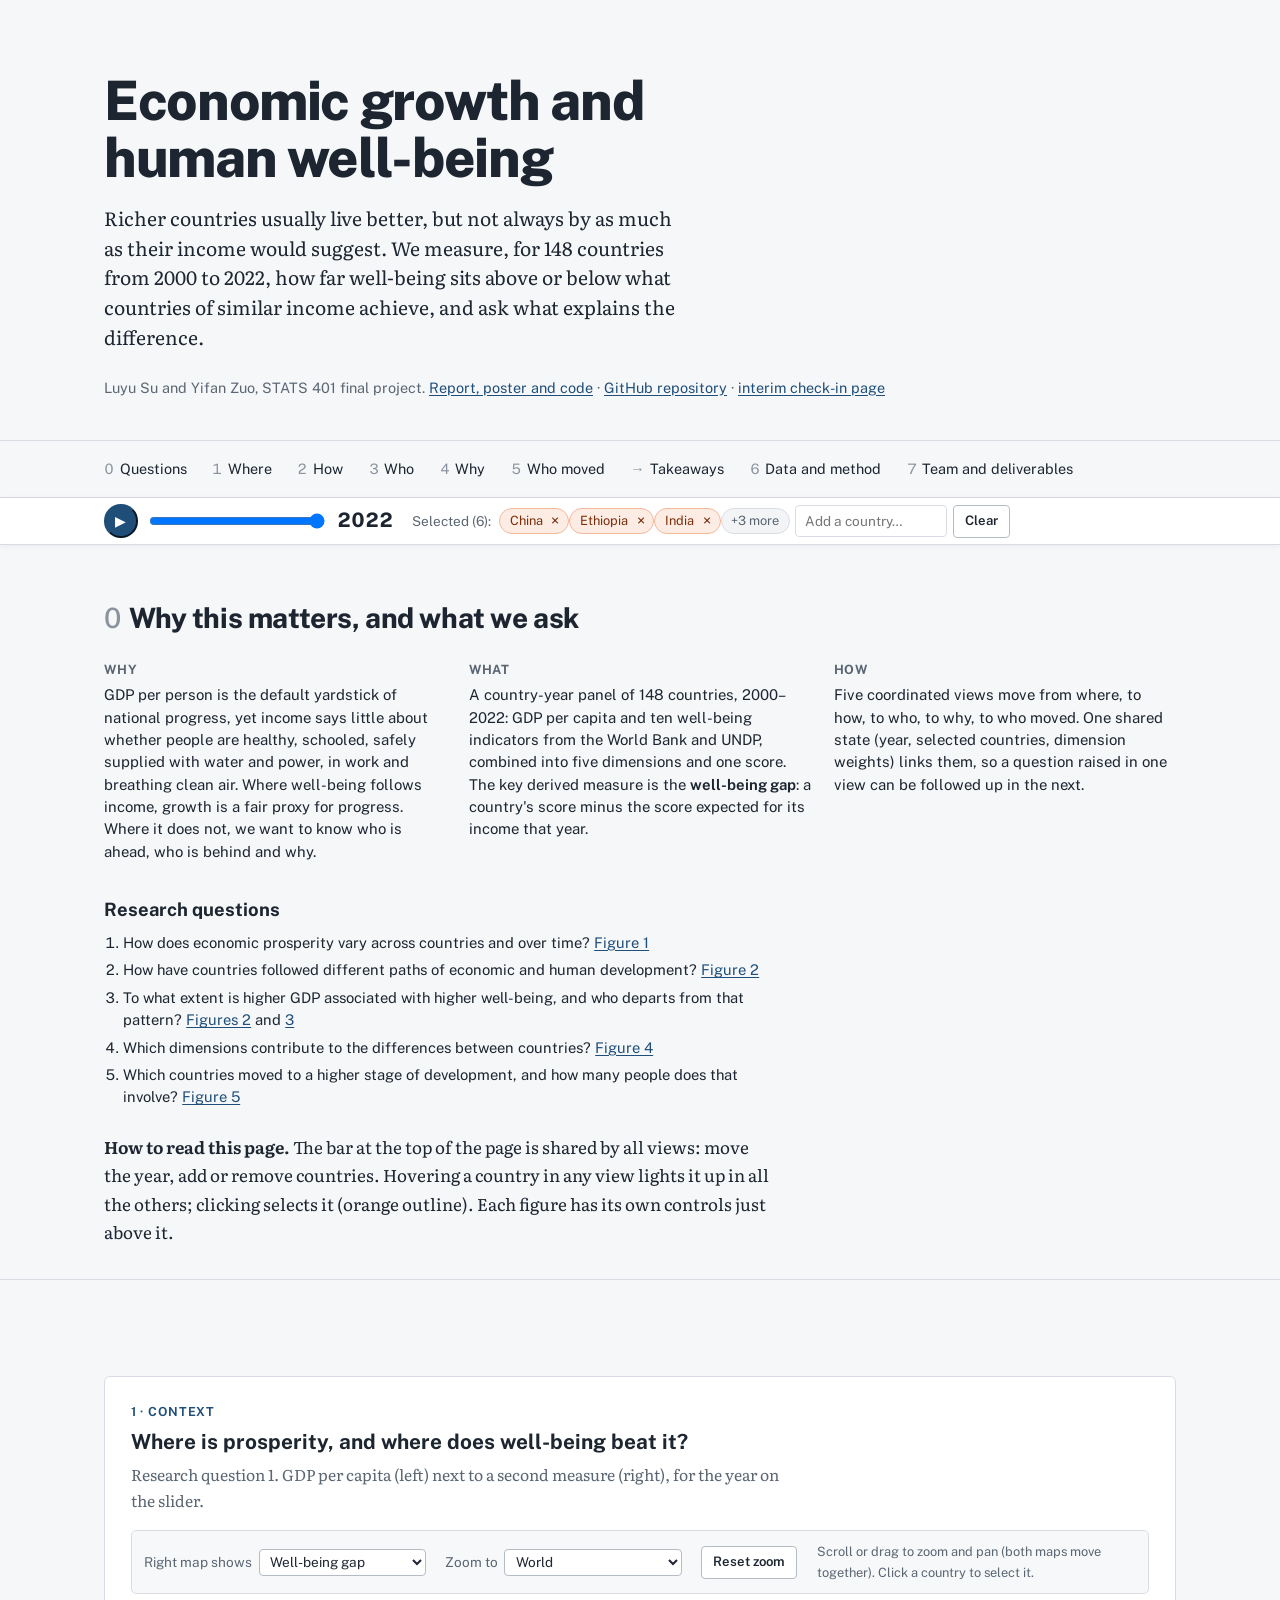
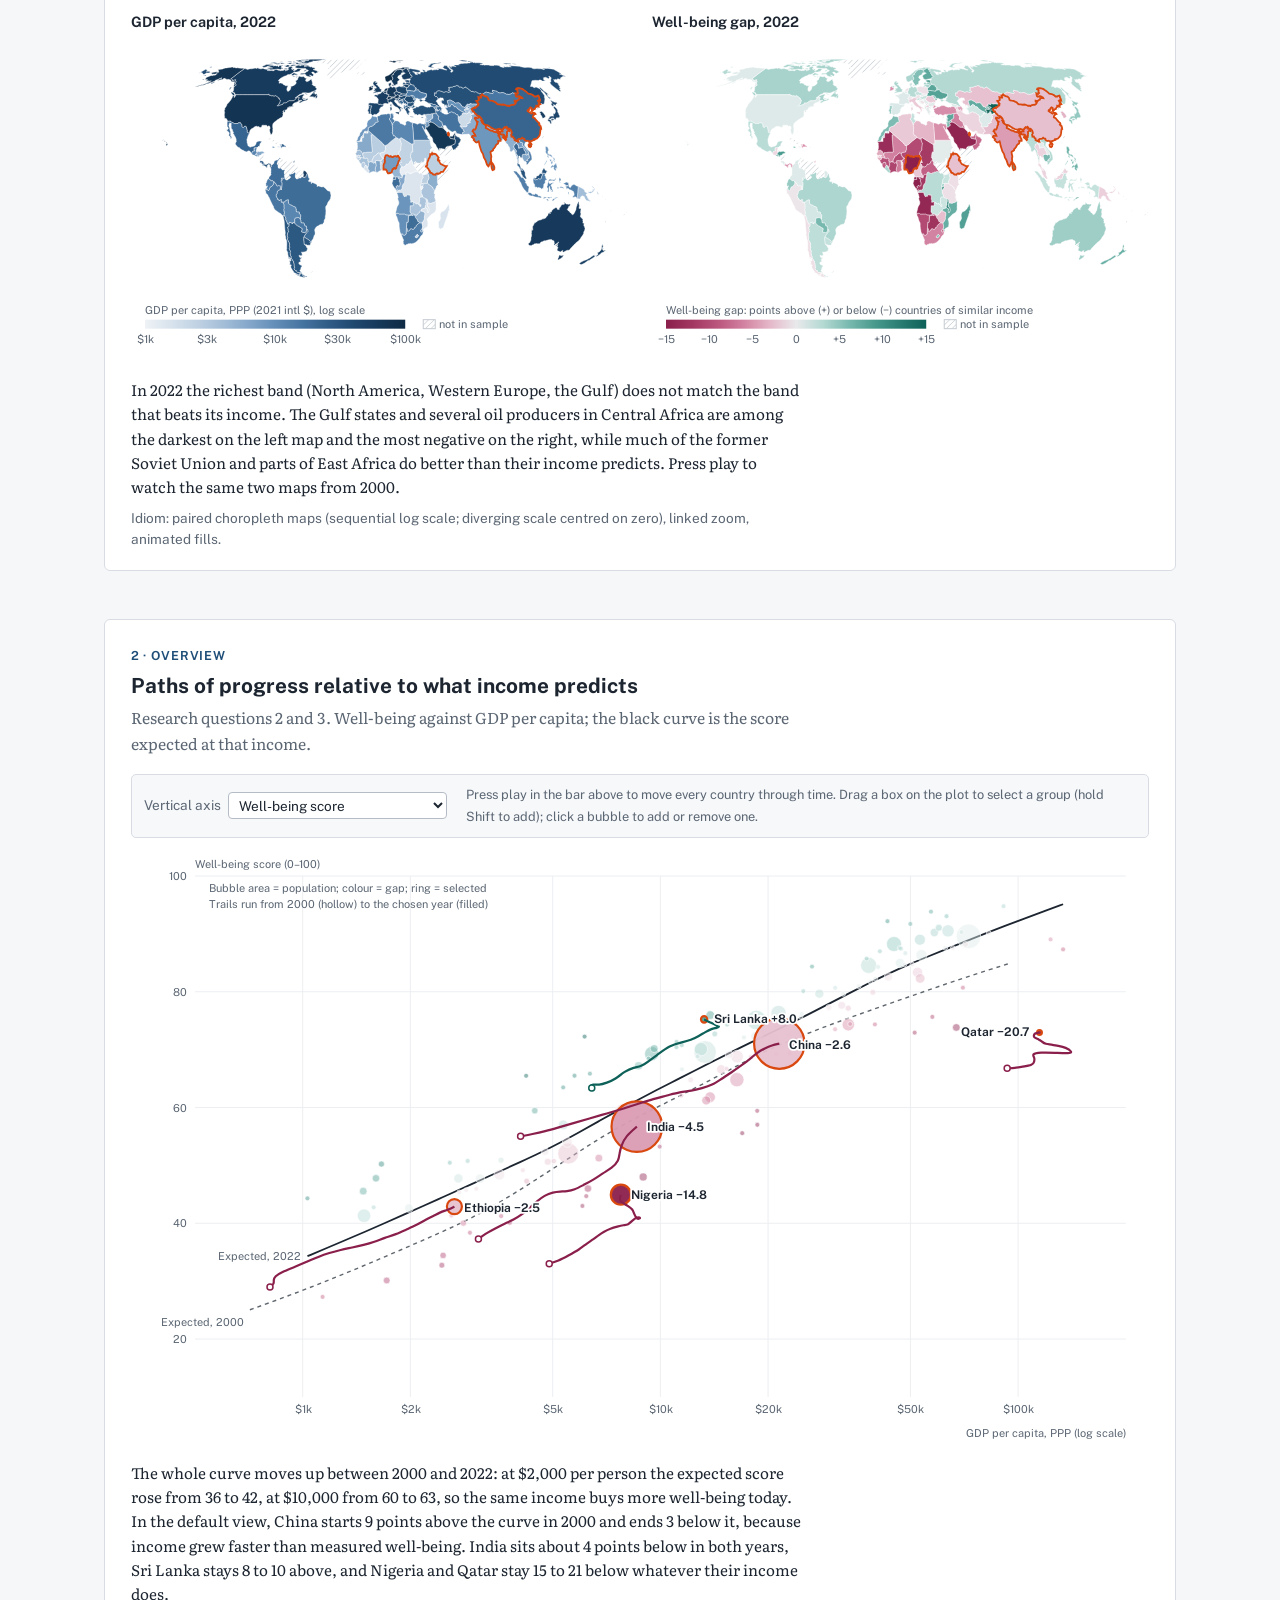
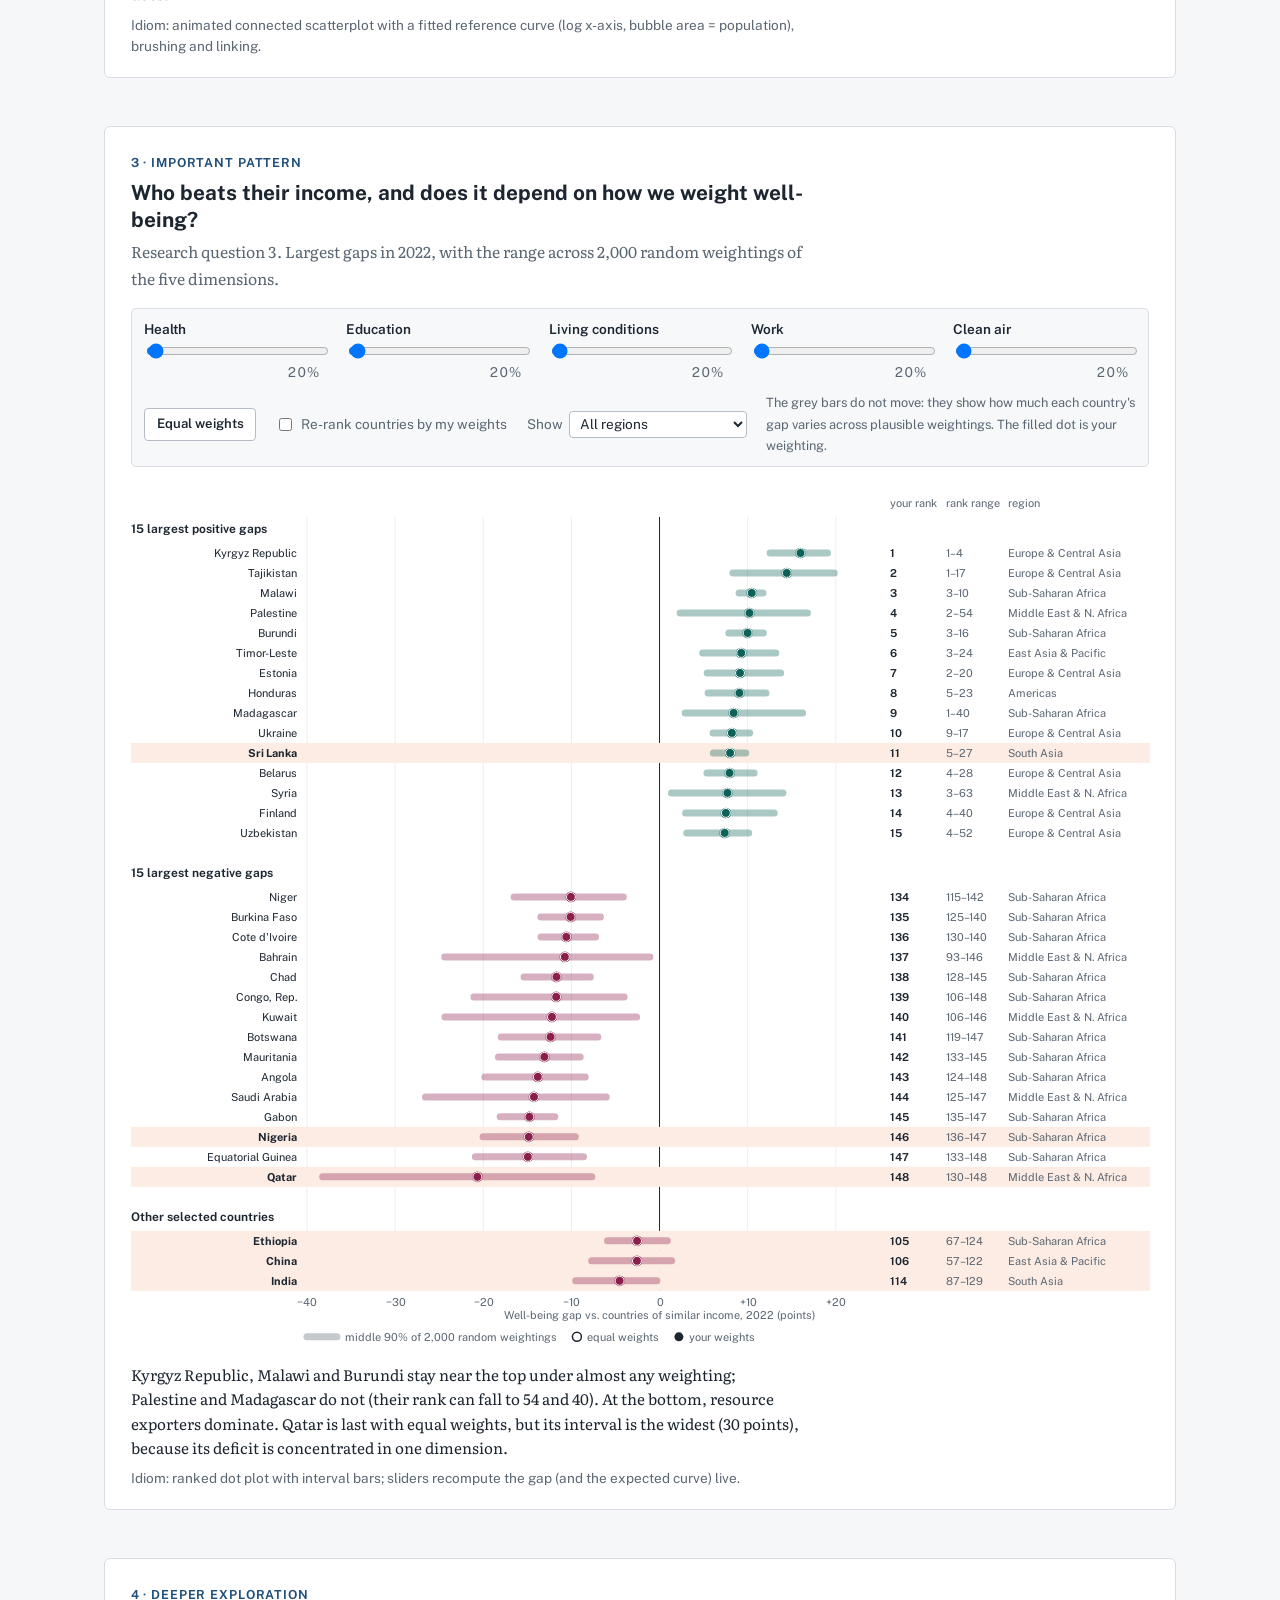
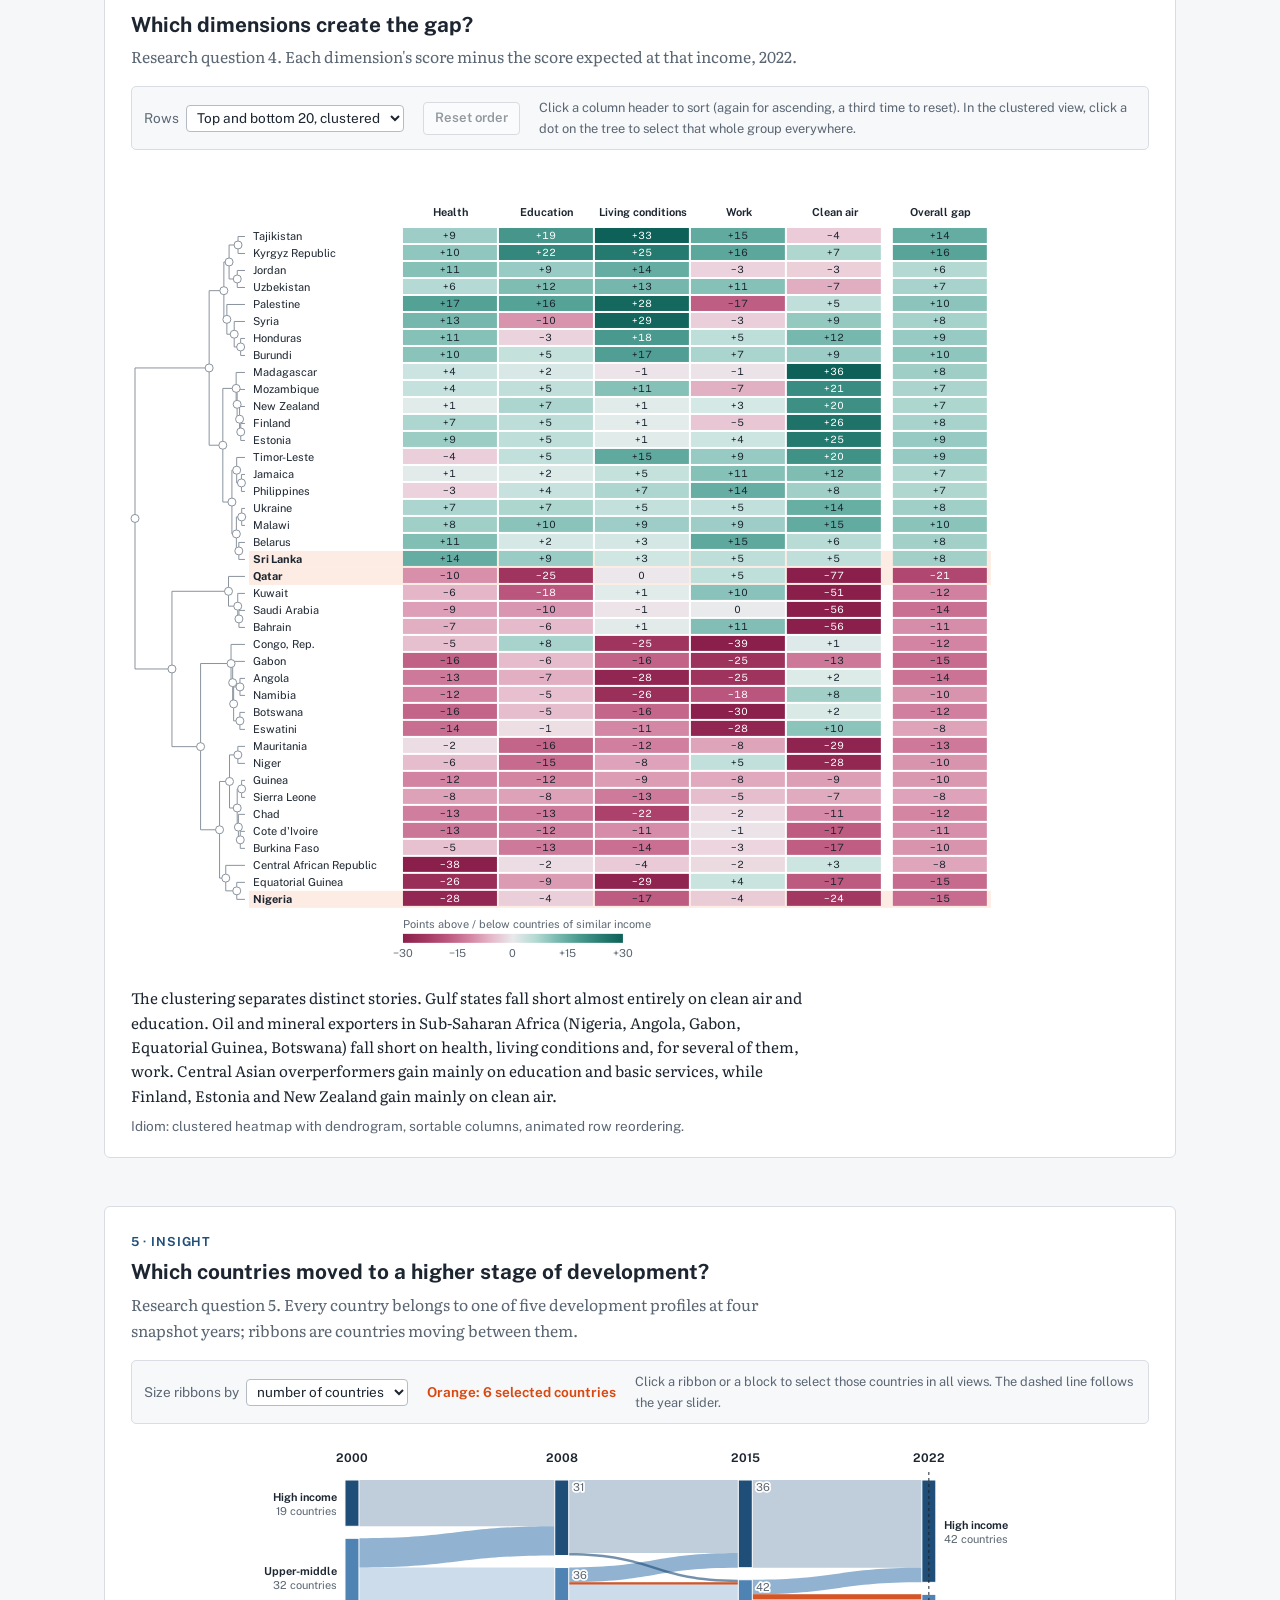
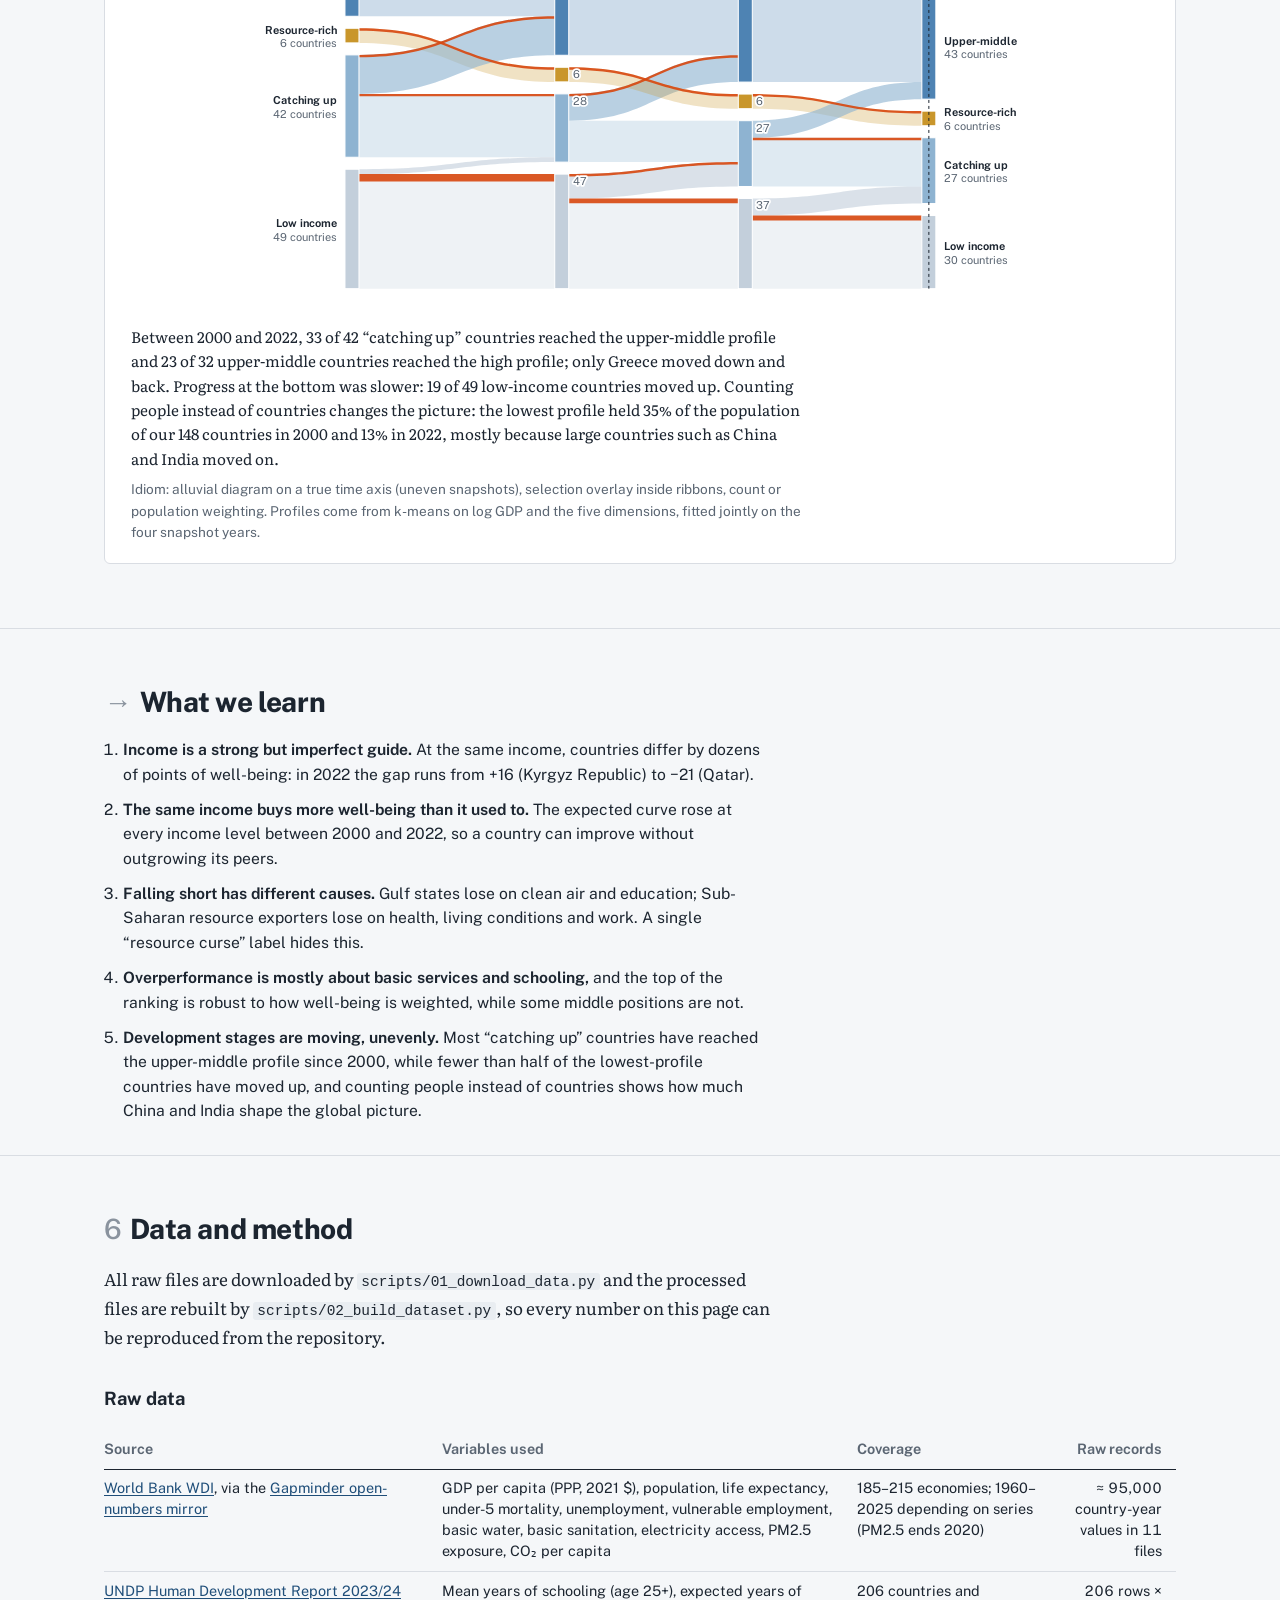
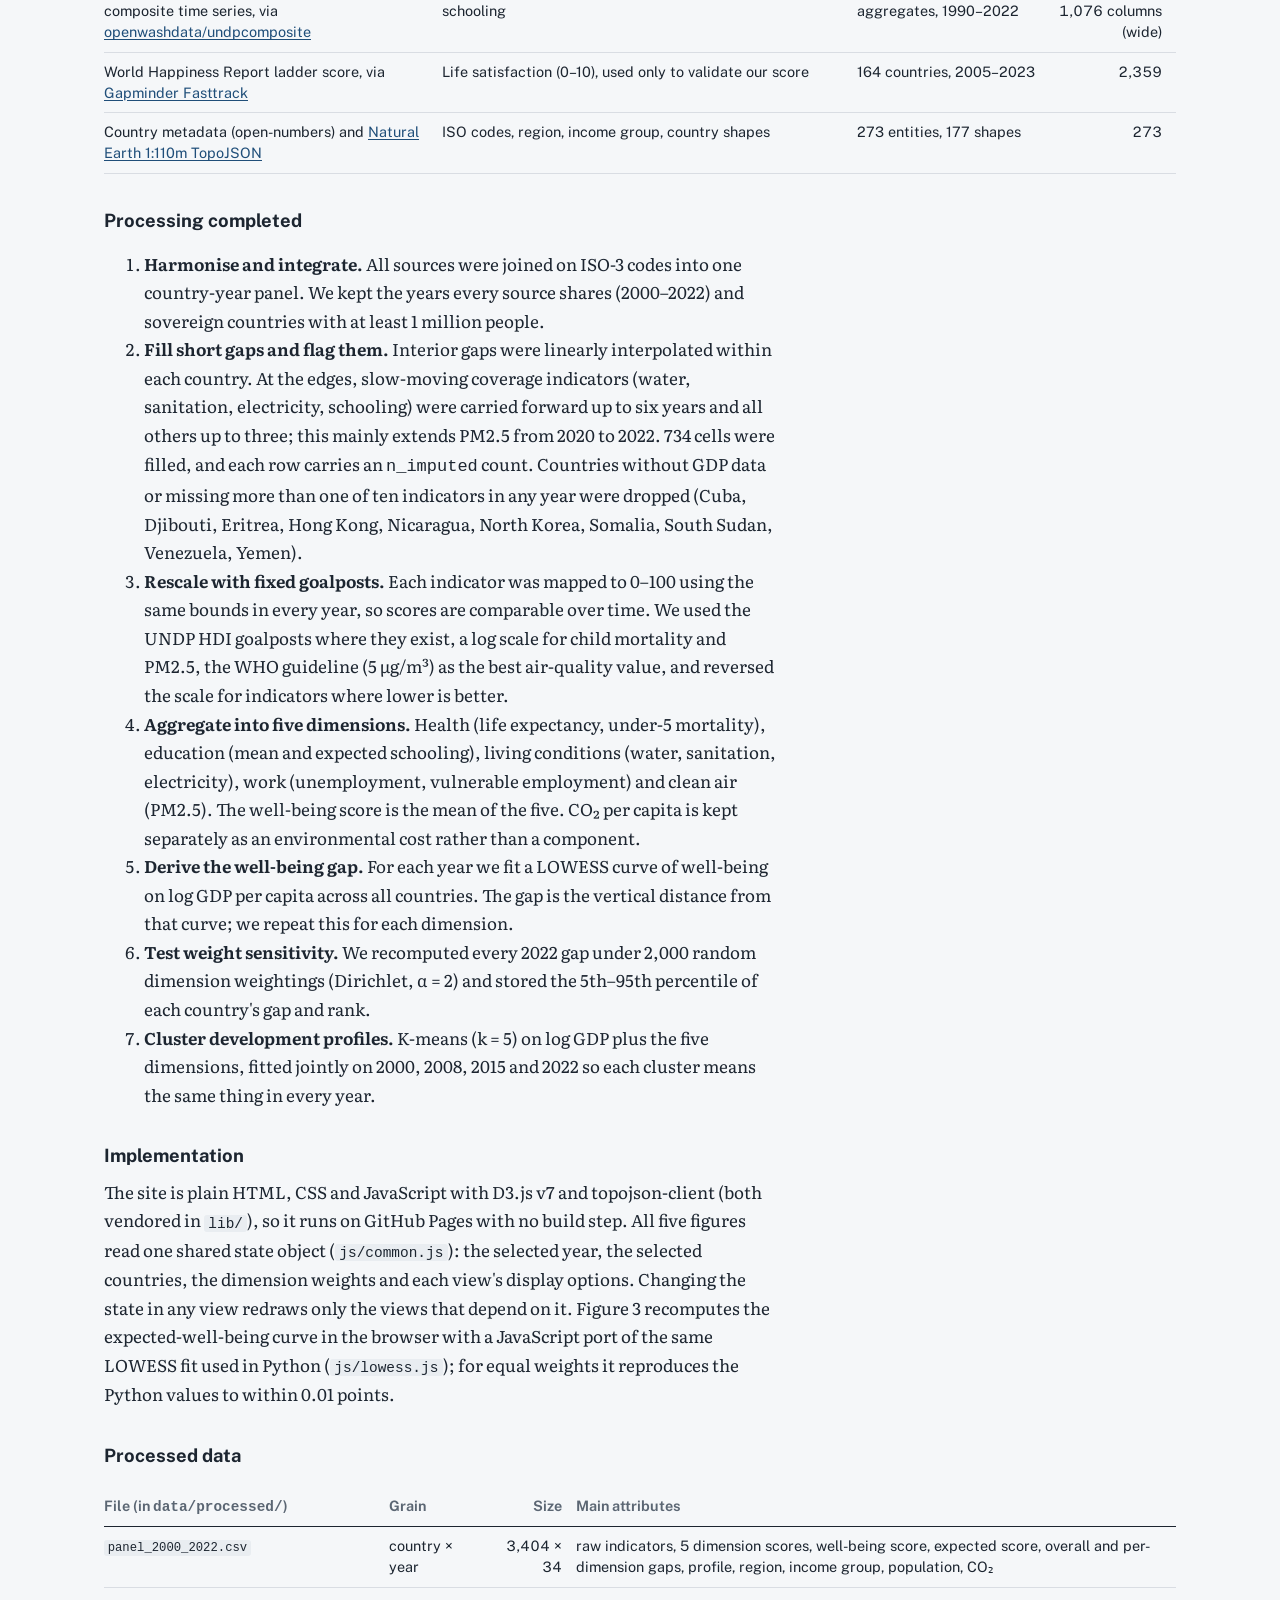
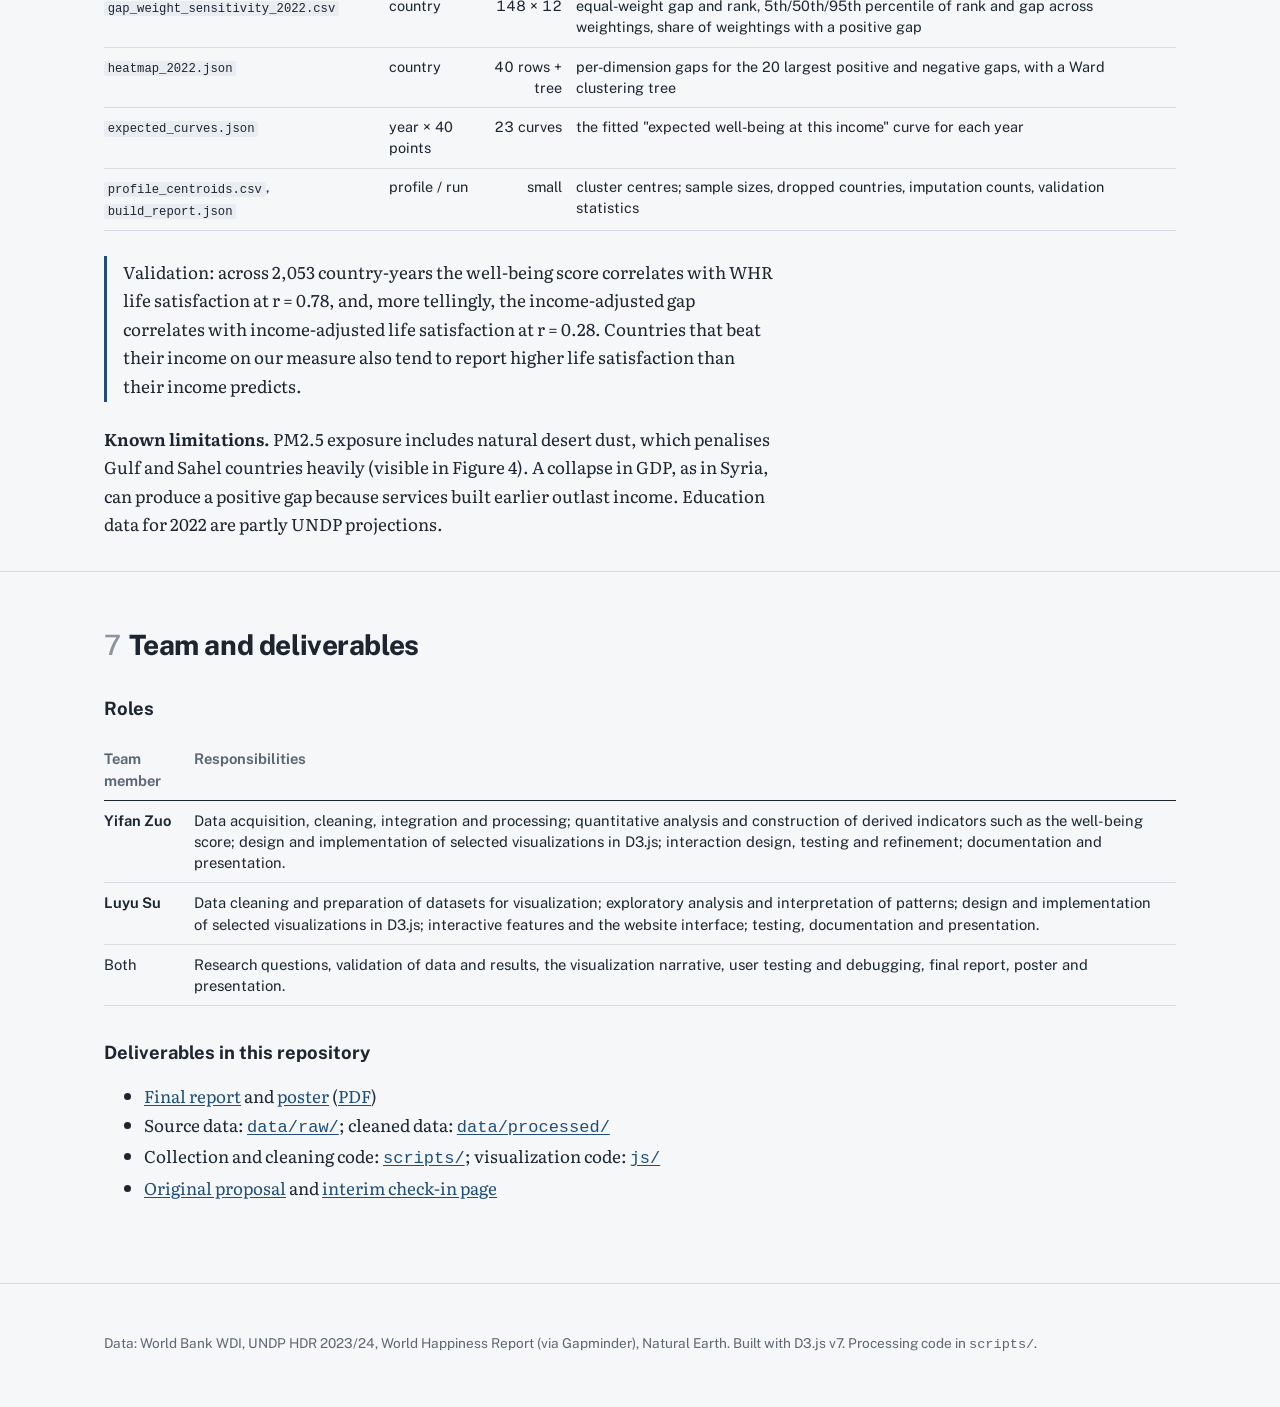
==== commit 323cba95: "Update" ====
--- a/index.html
+++ b/index.html
@@ -272,7 +272,7 @@
     <div class="prose">
       <h3>Deliverables in this repository</h3>
       <ul>
-        <li><a href="report/report.md">Final report</a> and <a href="poster/poster.html">poster</a> (<a href="poster/poster.pdf">PDF</a>)</li>
+        <li><a href="report/report.md">Final report</a> and <a href="poster/poster.pdf">poster</a> (<a href="poster/poster.pdf">PDF</a>)</li>
         <li>Source data: <a href="https://github.com/yyiffann/stats401-final-project/tree/main/data/raw"><code>data/raw/</code></a>; cleaned data: <a href="https://github.com/yyiffann/stats401-final-project/tree/main/data/processed"><code>data/processed/</code></a></li>
         <li>Collection and cleaning code: <a href="https://github.com/yyiffann/stats401-final-project/tree/main/scripts"><code>scripts/</code></a>; visualization code: <a href="https://github.com/yyiffann/stats401-final-project/tree/main/js"><code>js/</code></a></li>
         <li><a href="proposal.md">Original proposal</a> and <a href="interim/">interim check-in page</a></li>
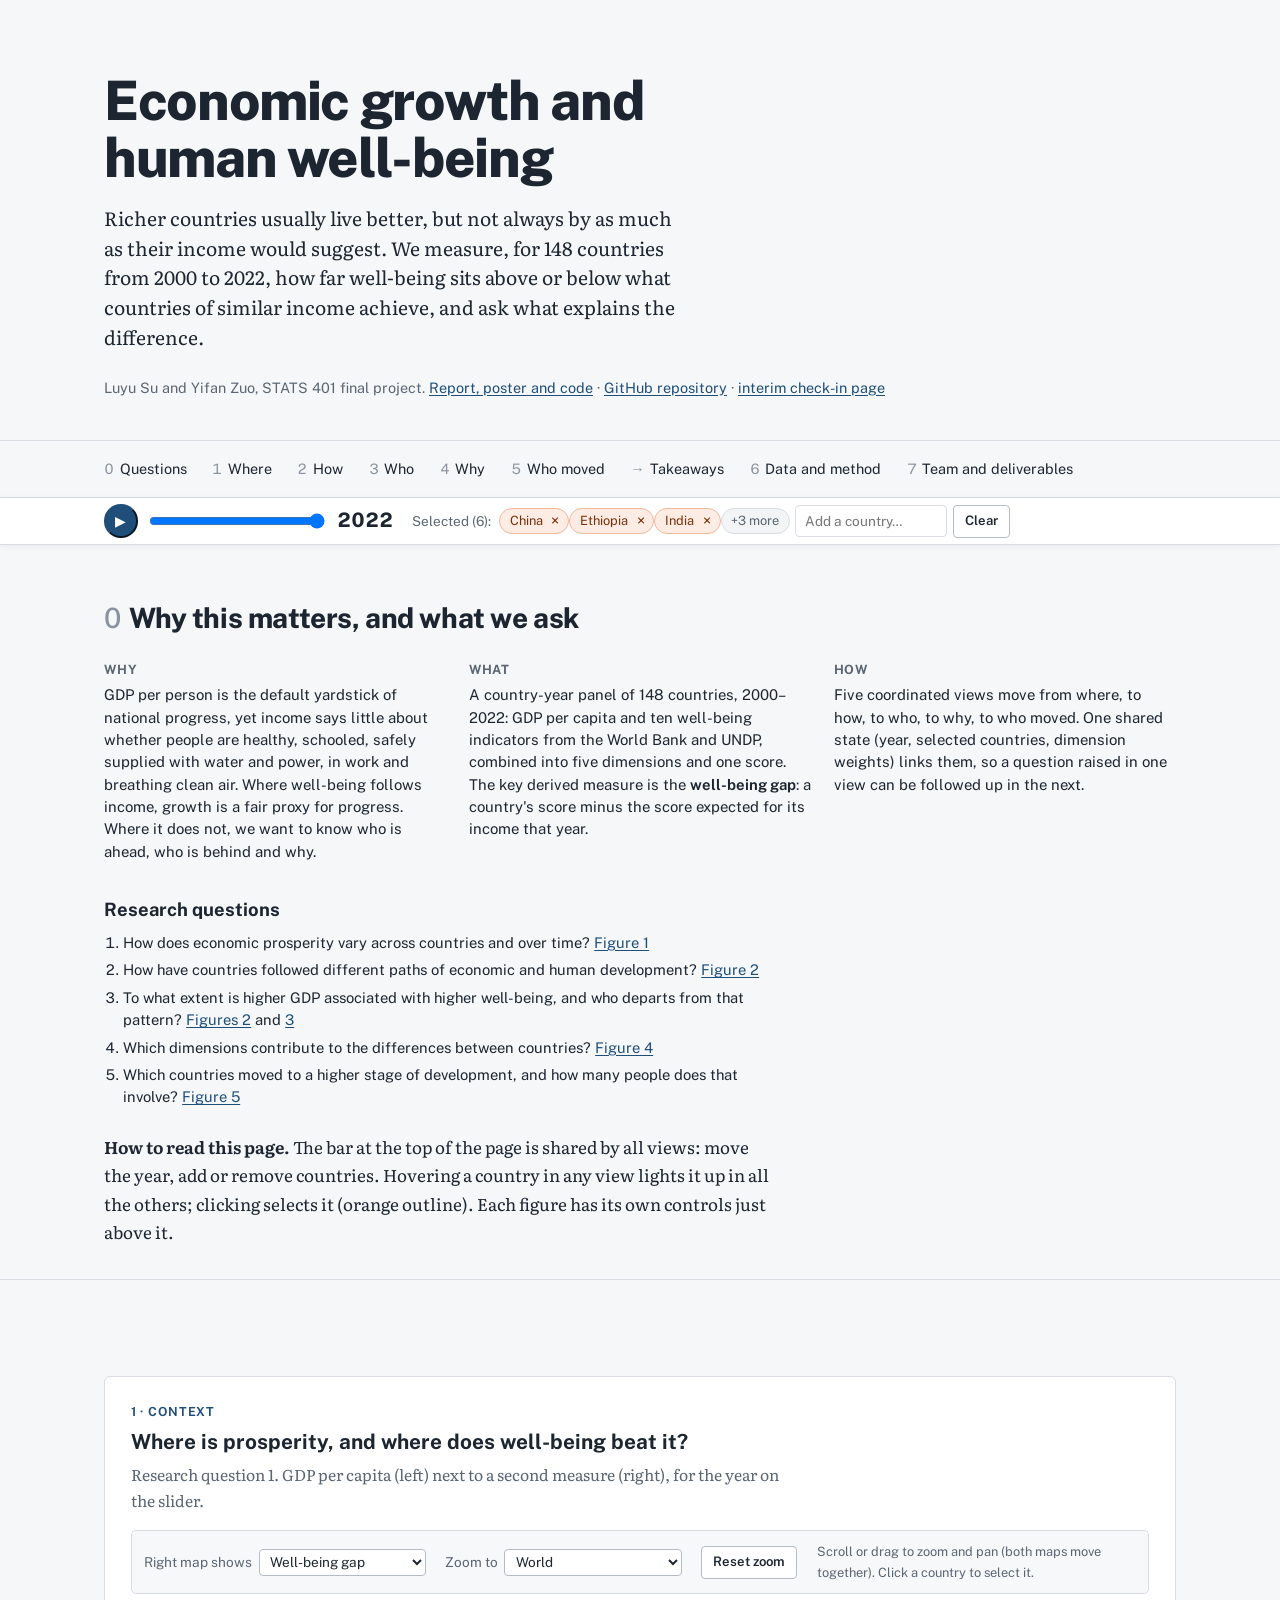
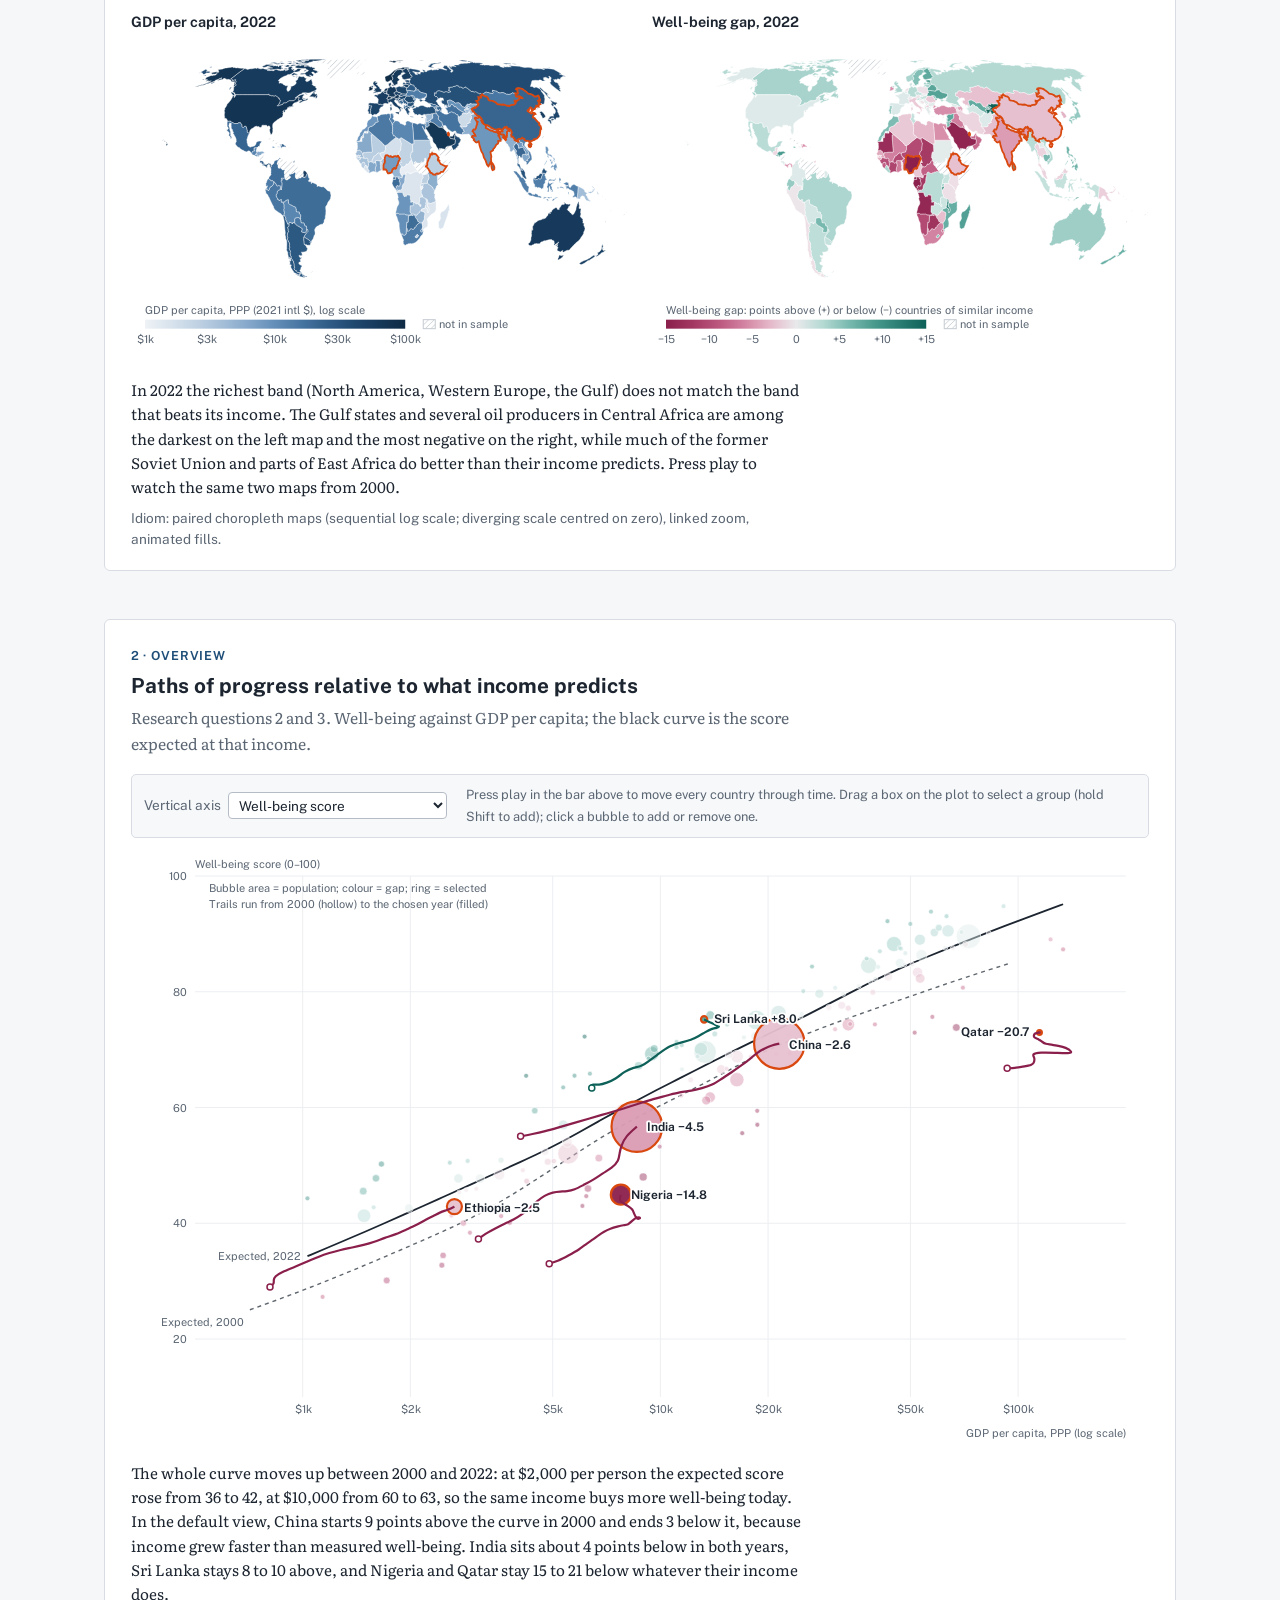
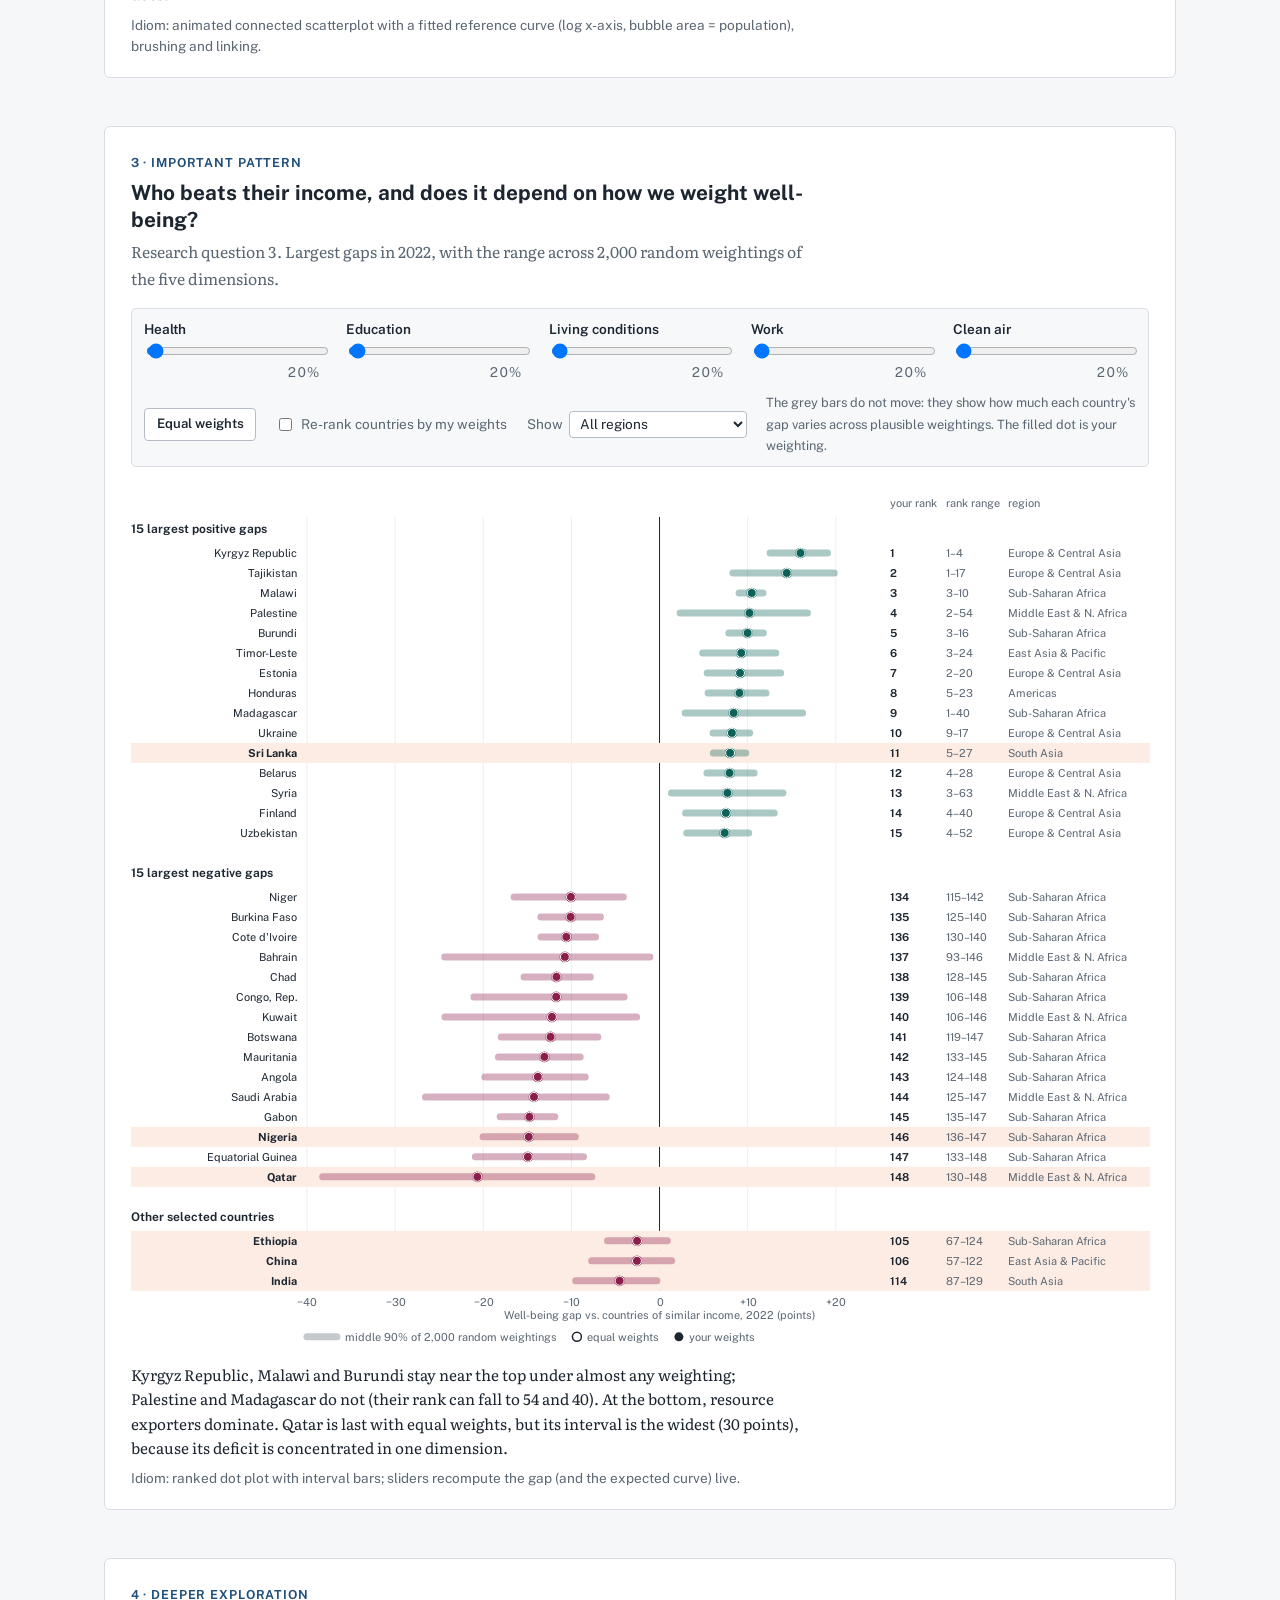
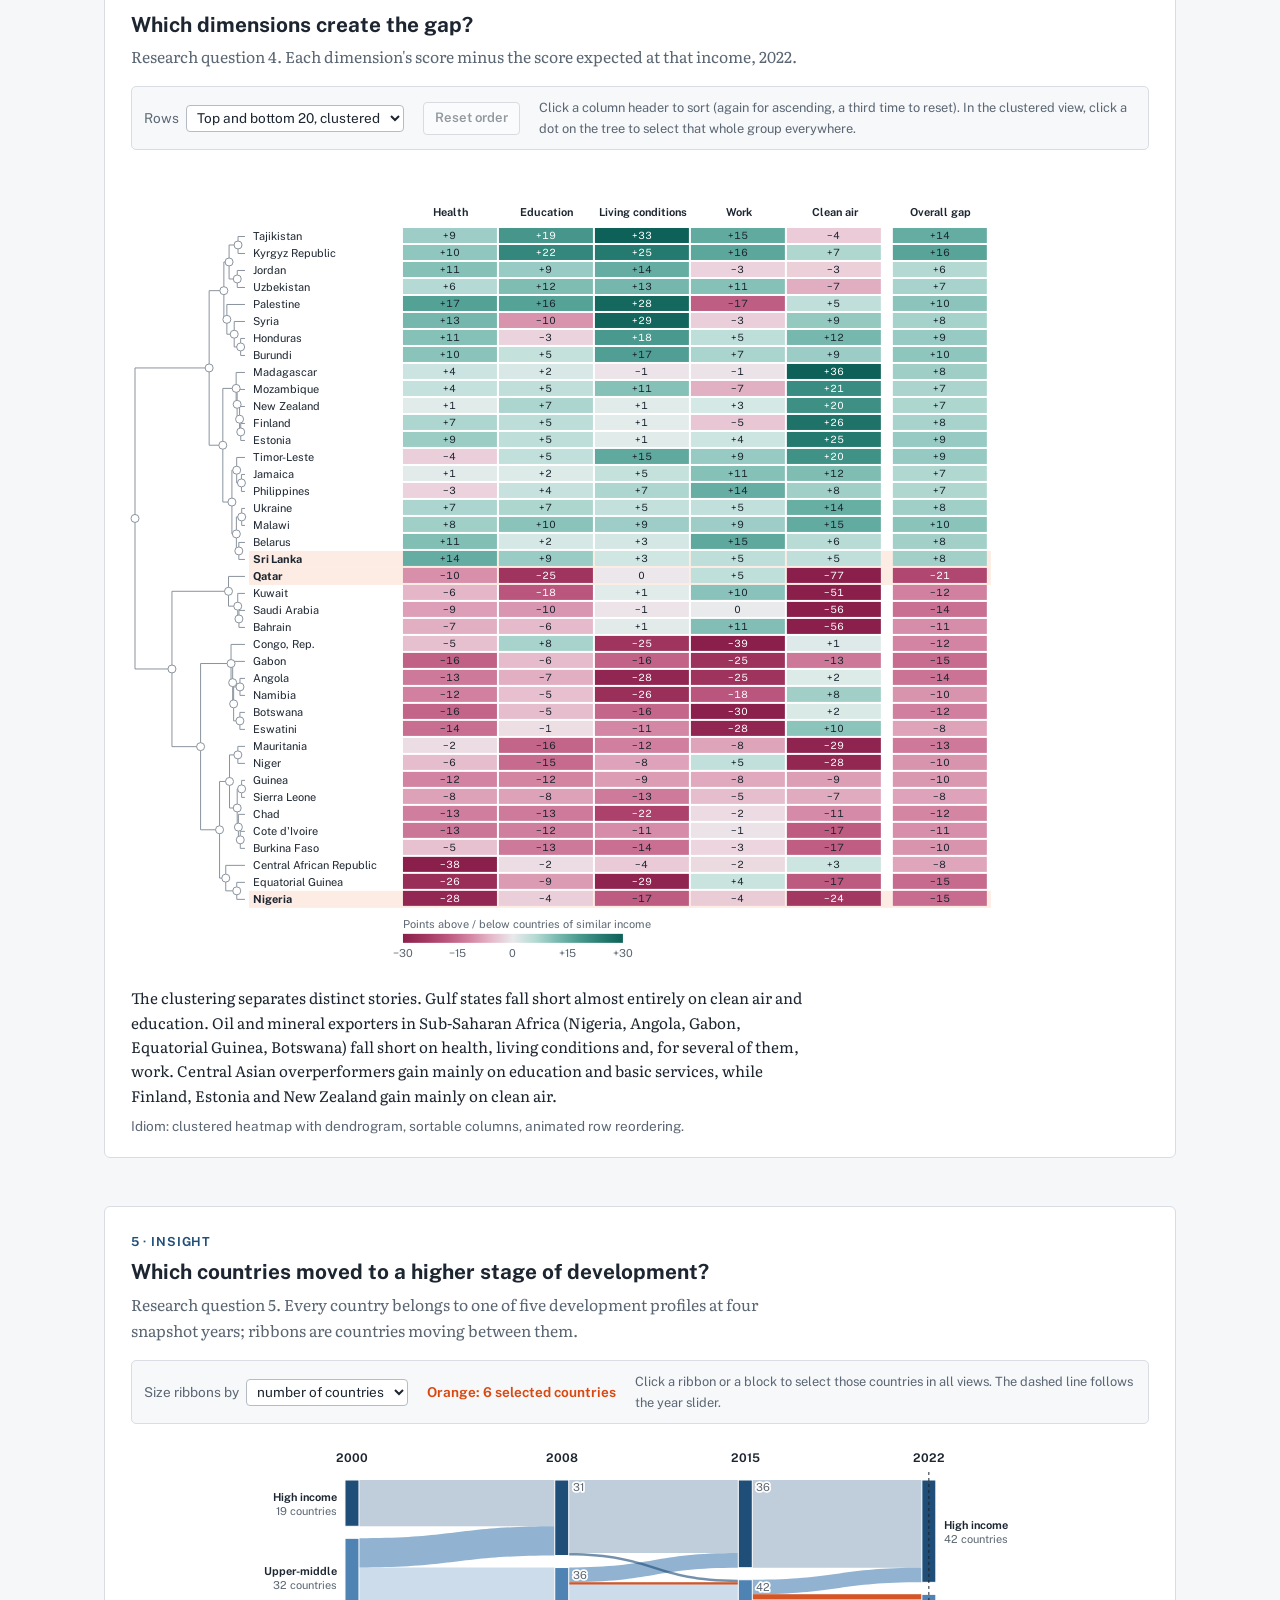
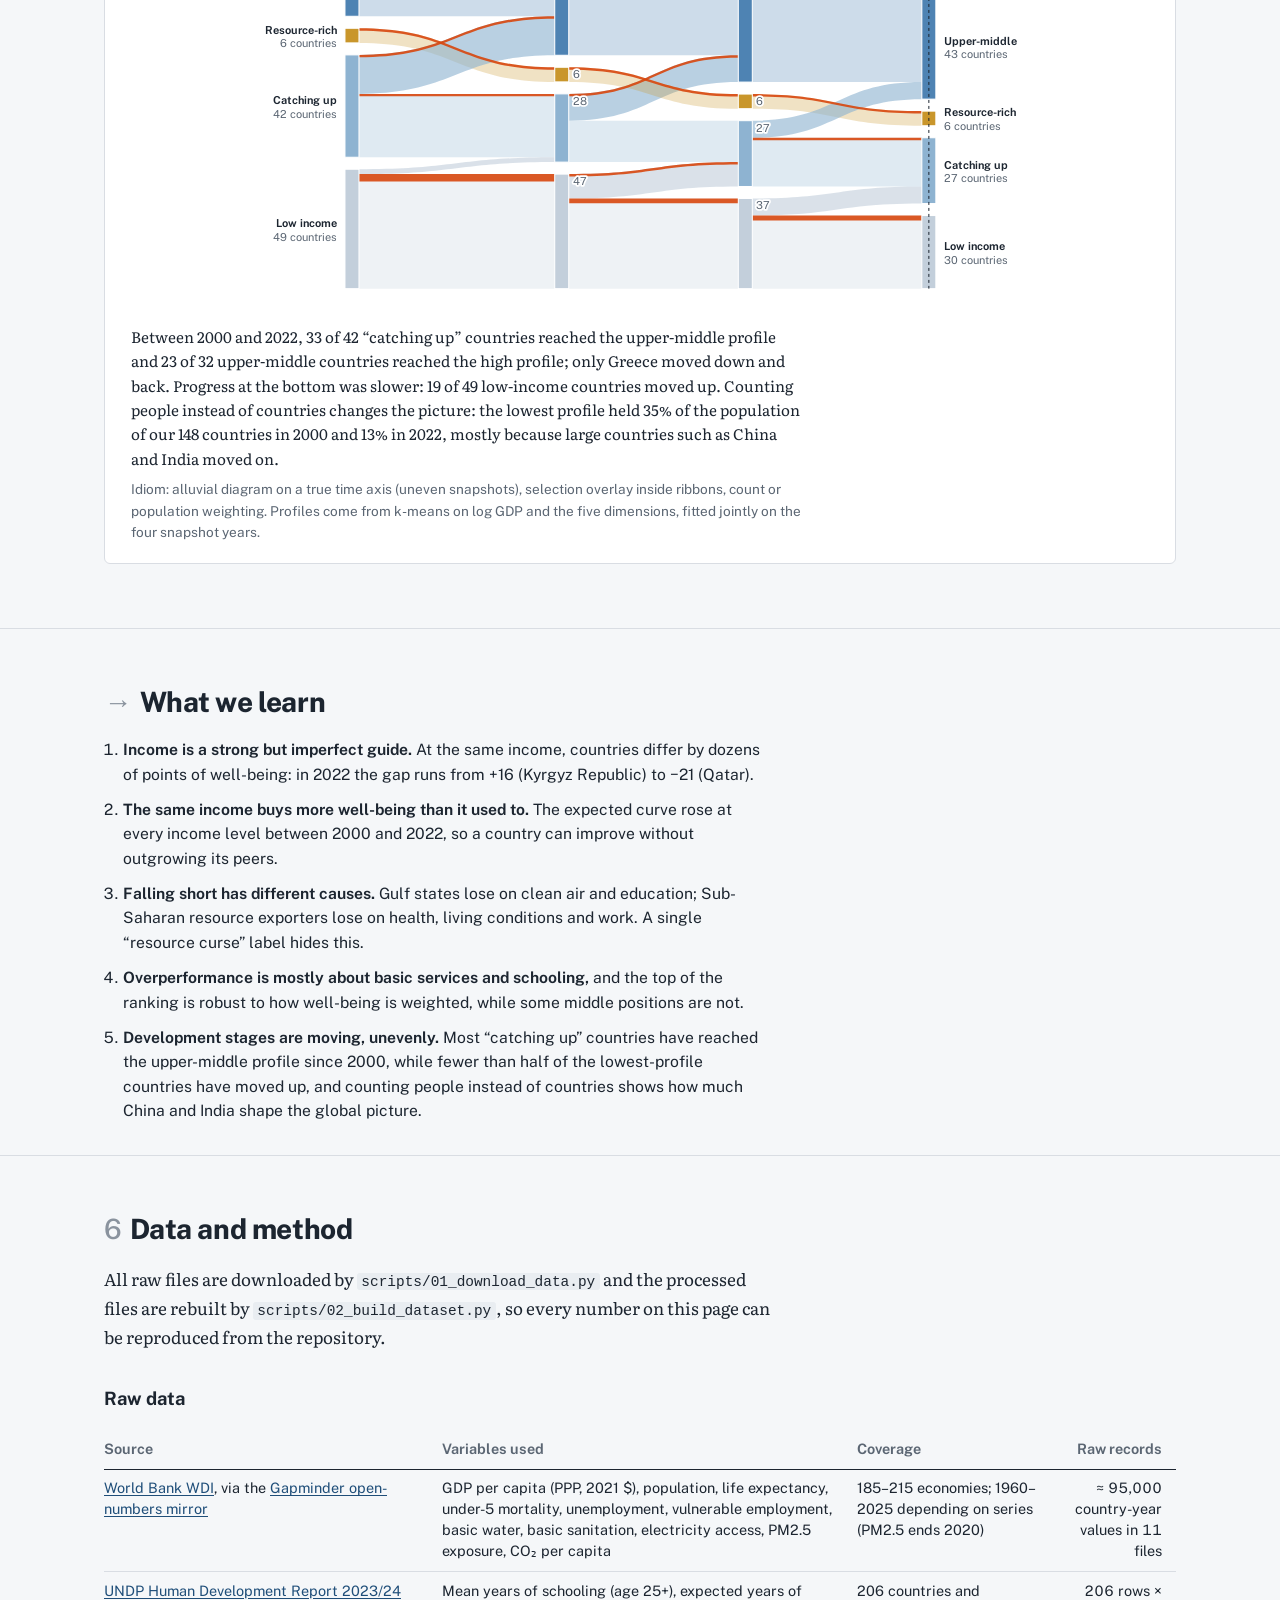
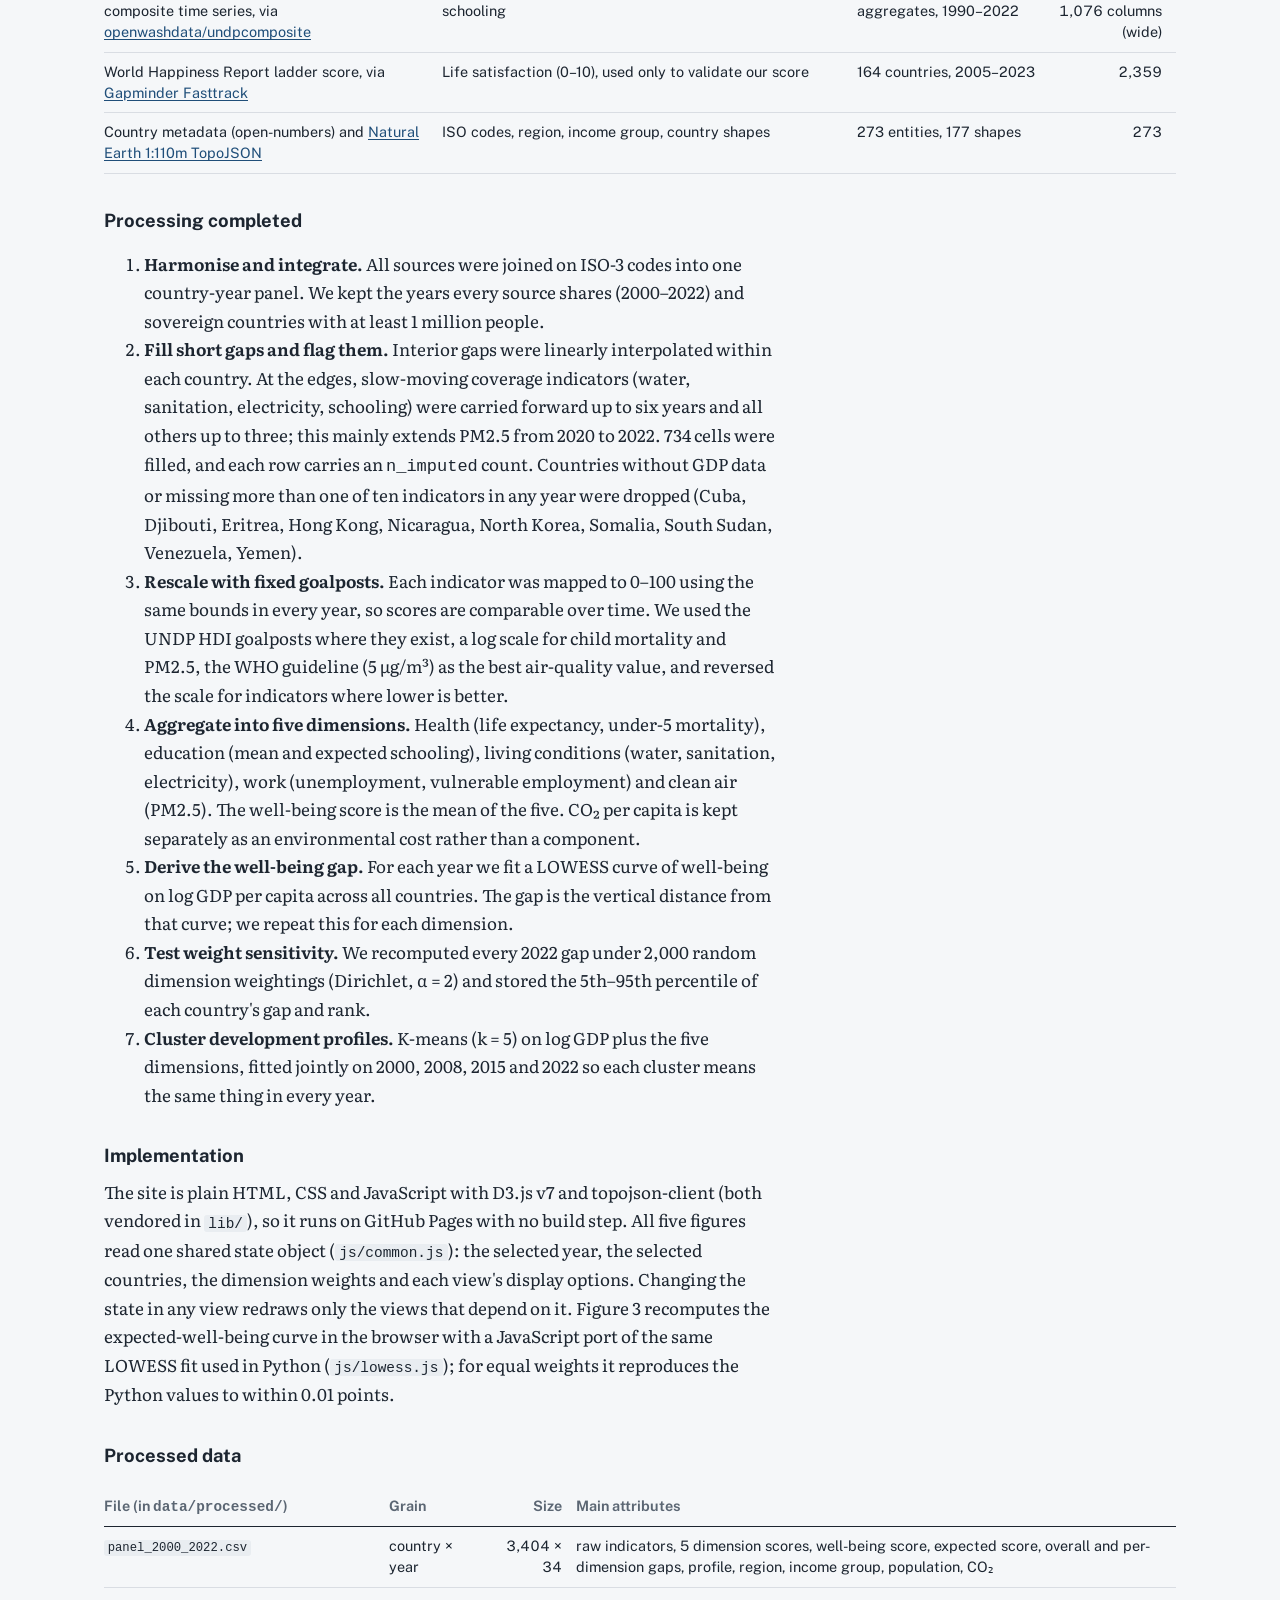
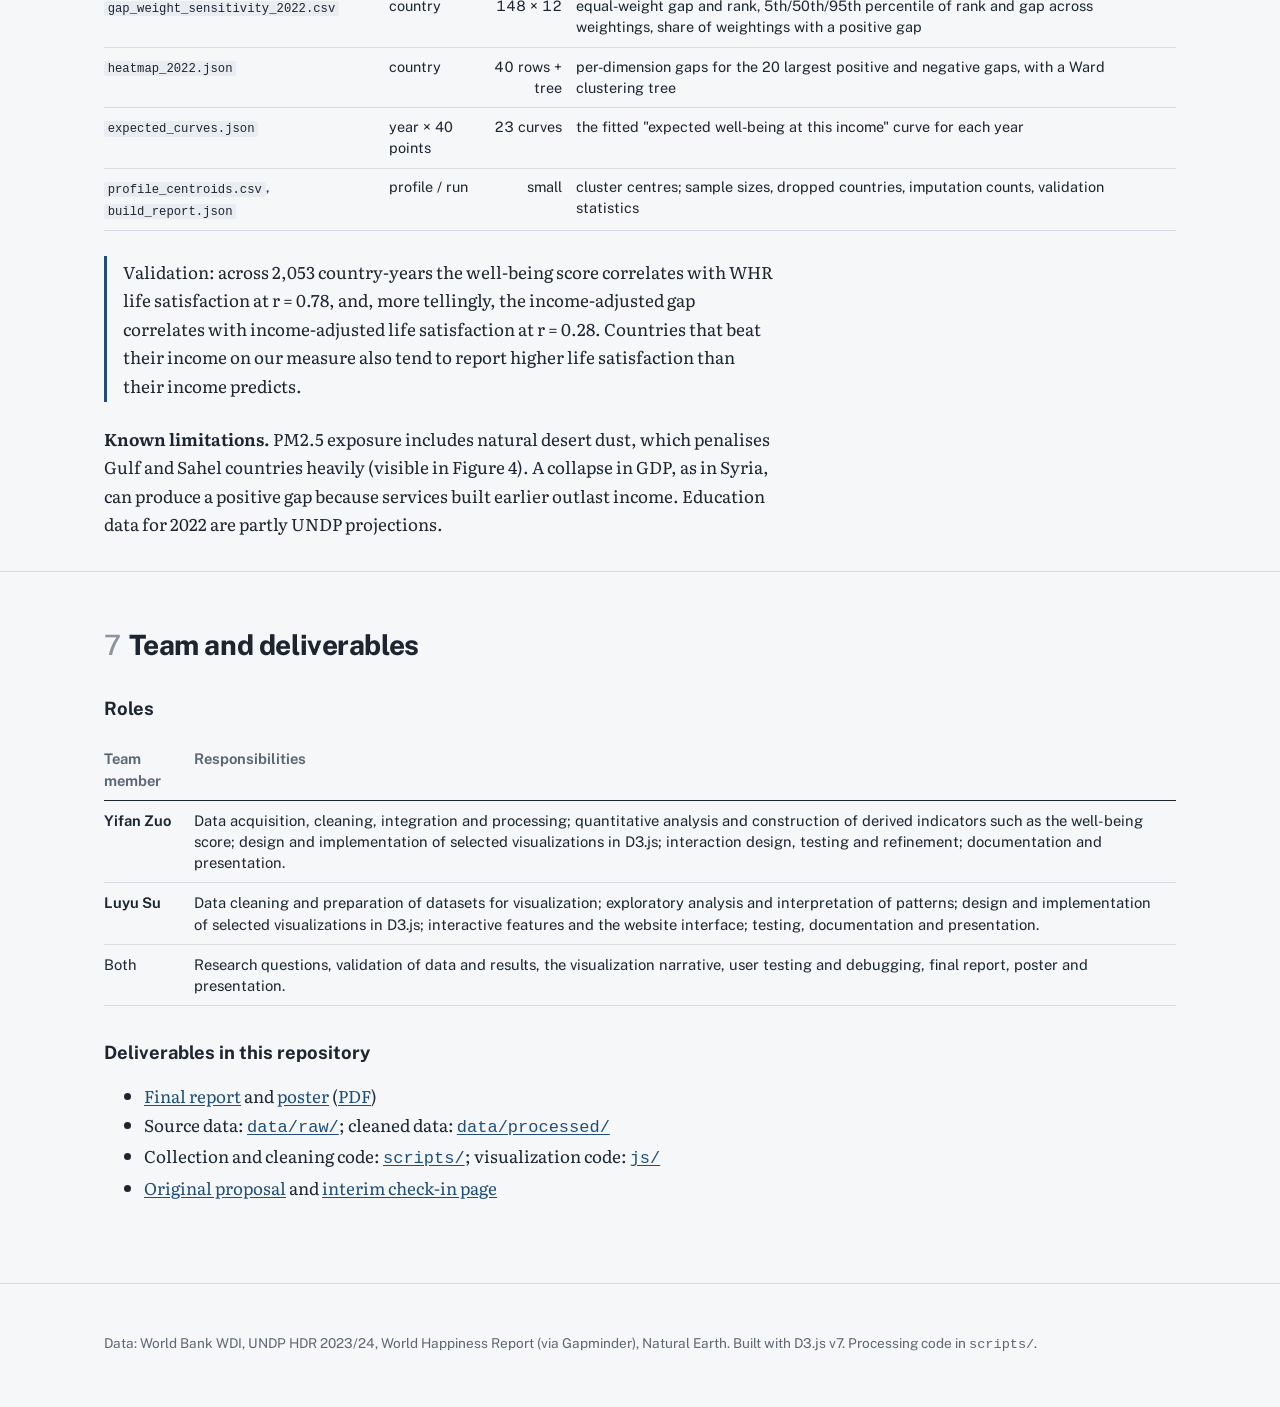
==== commit 7c4e2744: "update1" ====
--- a/index.html
+++ b/index.html
@@ -272,7 +272,7 @@
     <div class="prose">
       <h3>Deliverables in this repository</h3>
       <ul>
-        <li><a href="report/report.md">Final report</a> and <a href="poster/poster.pdf">poster</a> (<a href="poster/poster.pdf">PDF</a>)</li>
+        <li><a href="report/">Final report</a> and <a href="poster/poster.pdf">poster</a> (<a href="poster/poster.pdf">PDF</a>)</li>
         <li>Source data: <a href="https://github.com/yyiffann/stats401-final-project/tree/main/data/raw"><code>data/raw/</code></a>; cleaned data: <a href="https://github.com/yyiffann/stats401-final-project/tree/main/data/processed"><code>data/processed/</code></a></li>
         <li>Collection and cleaning code: <a href="https://github.com/yyiffann/stats401-final-project/tree/main/scripts"><code>scripts/</code></a>; visualization code: <a href="https://github.com/yyiffann/stats401-final-project/tree/main/js"><code>js/</code></a></li>
         <li><a href="proposal.md">Original proposal</a> and <a href="interim/">interim check-in page</a></li>
@@ -313,4 +313,4 @@
   });
 </script>
 </body>
-</html>+</html>
